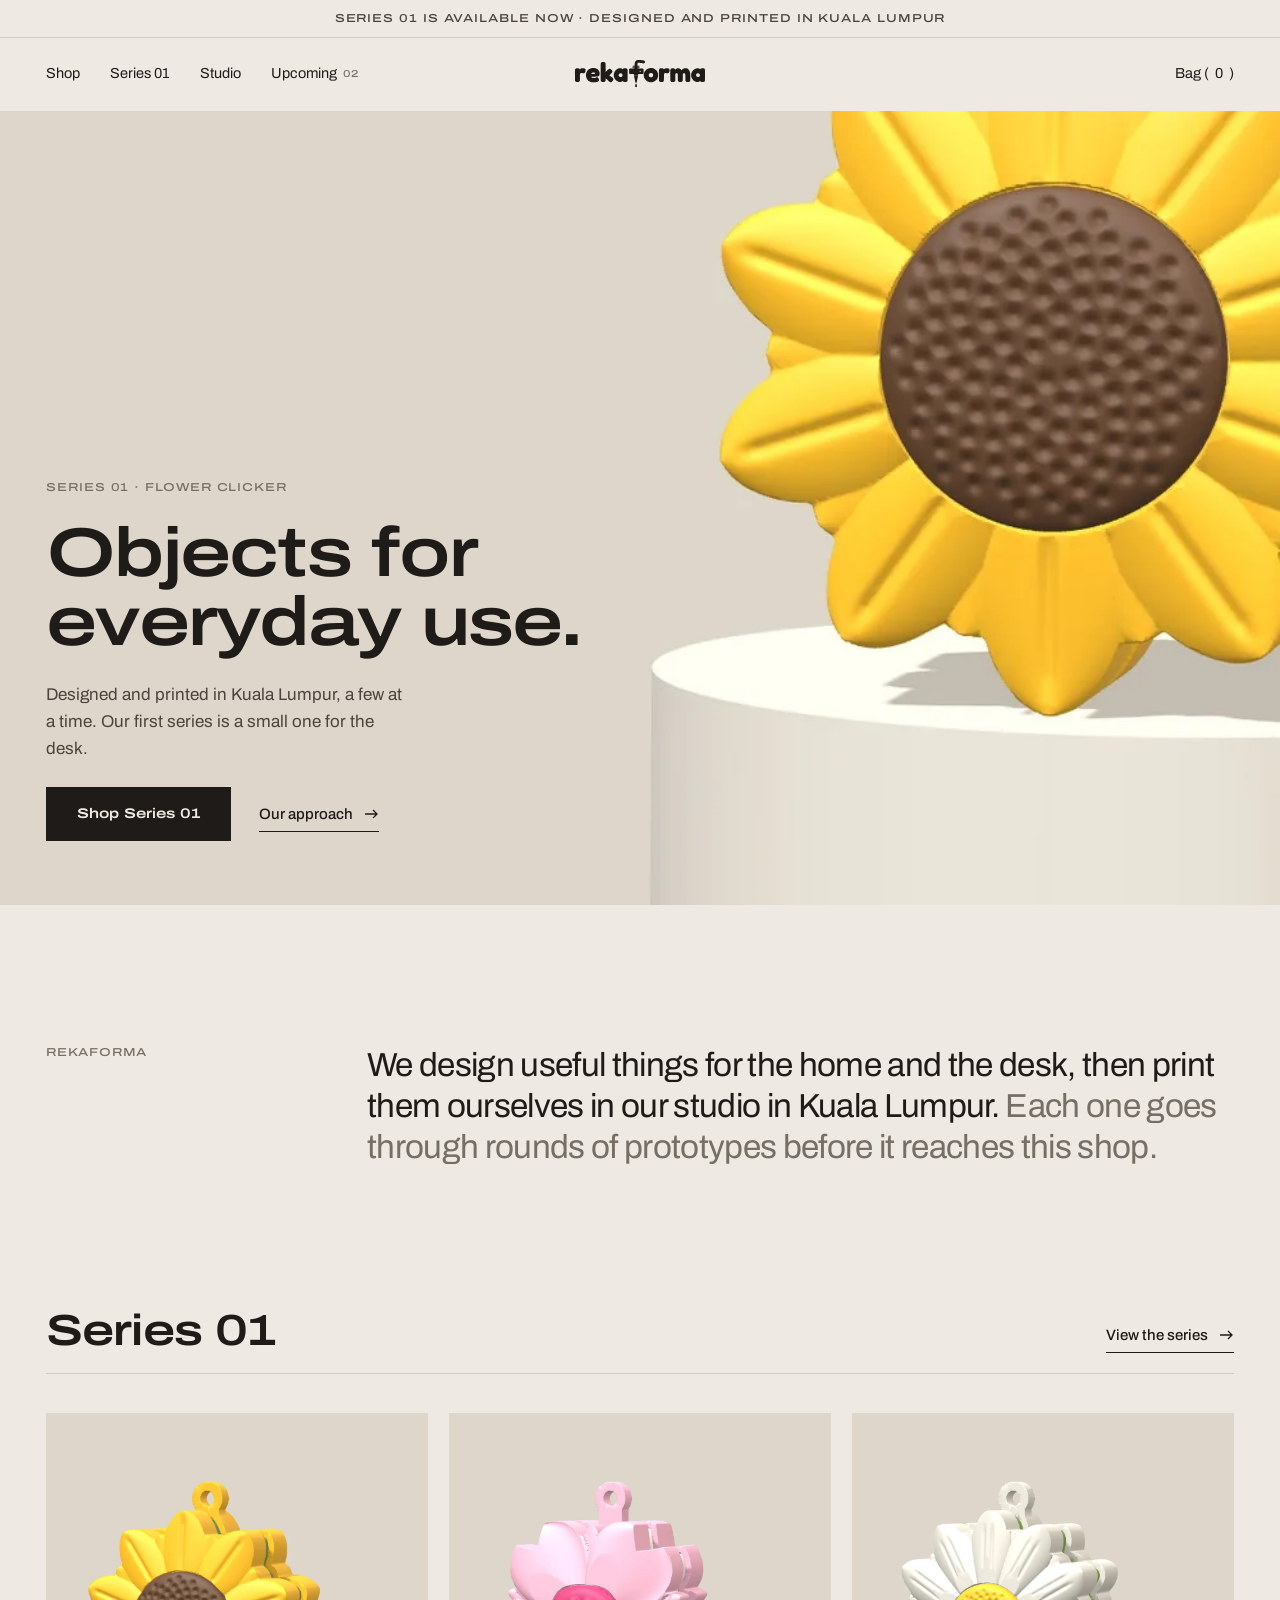
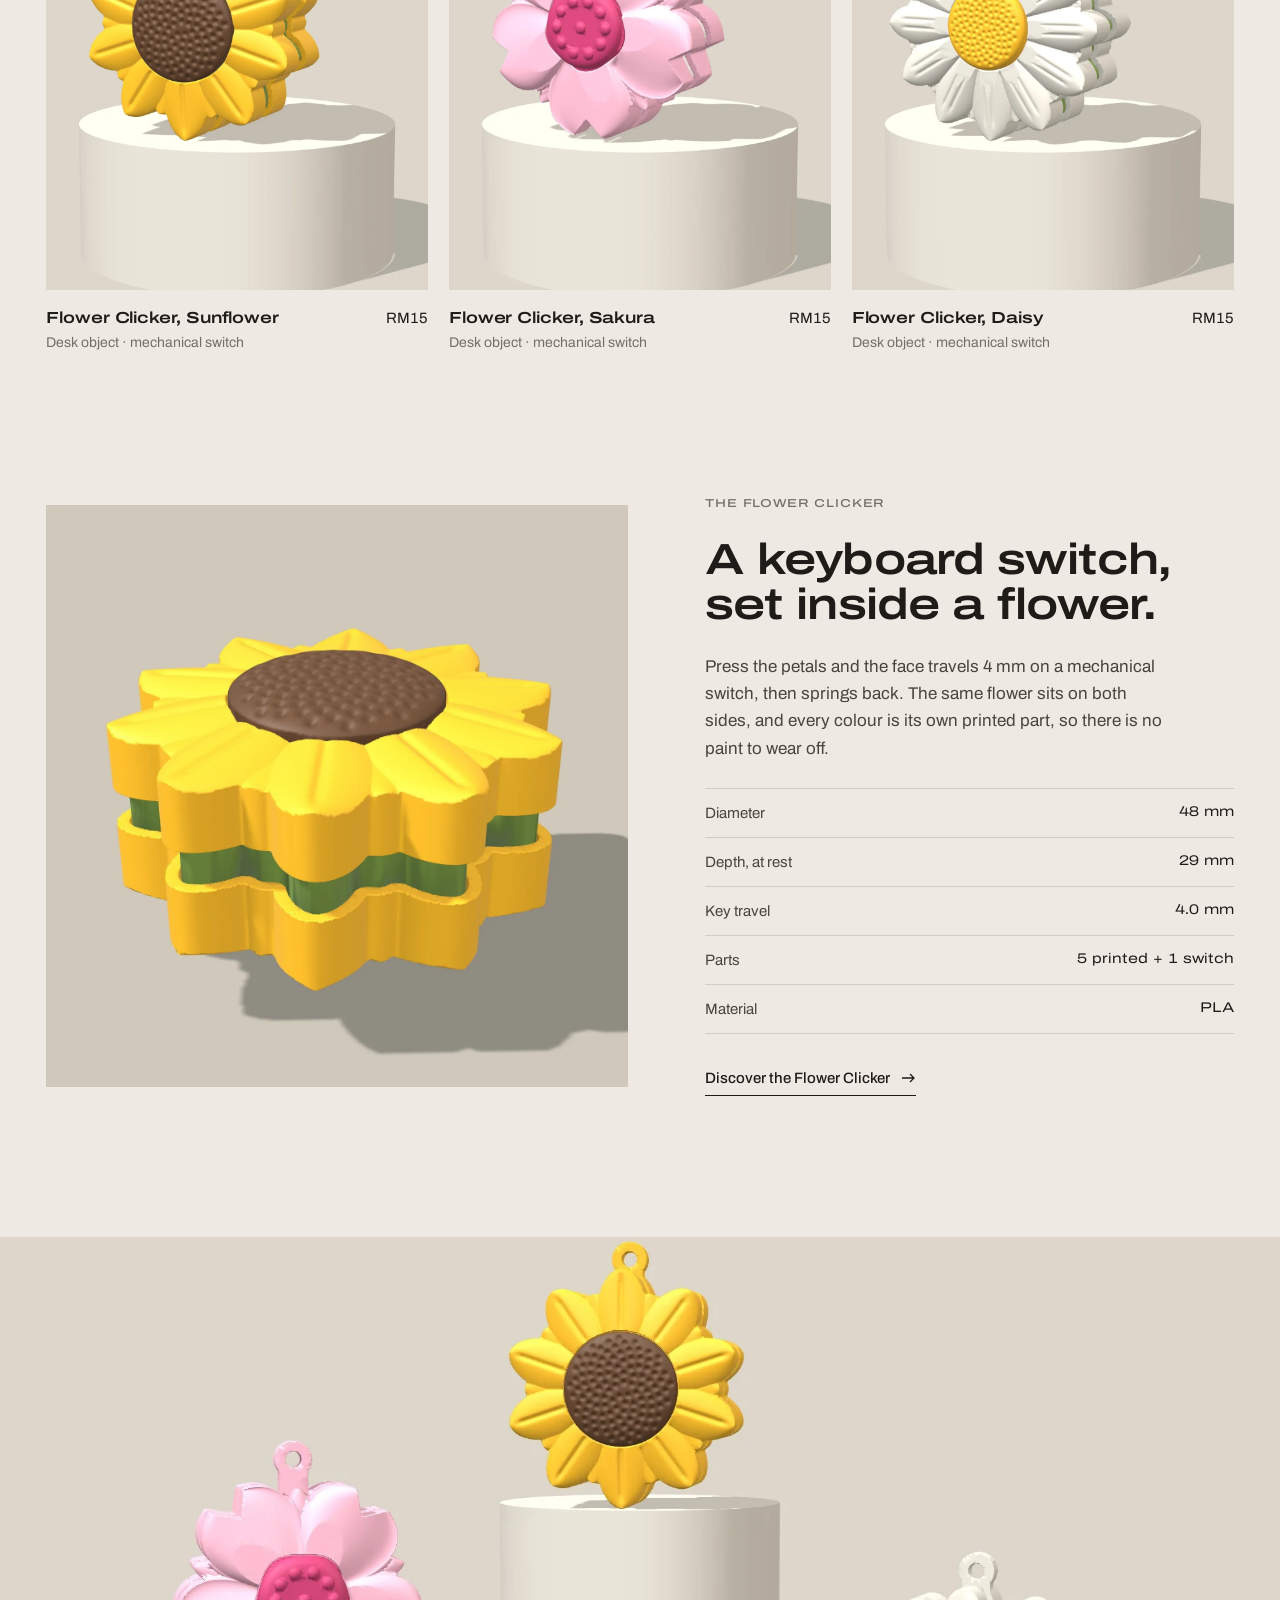
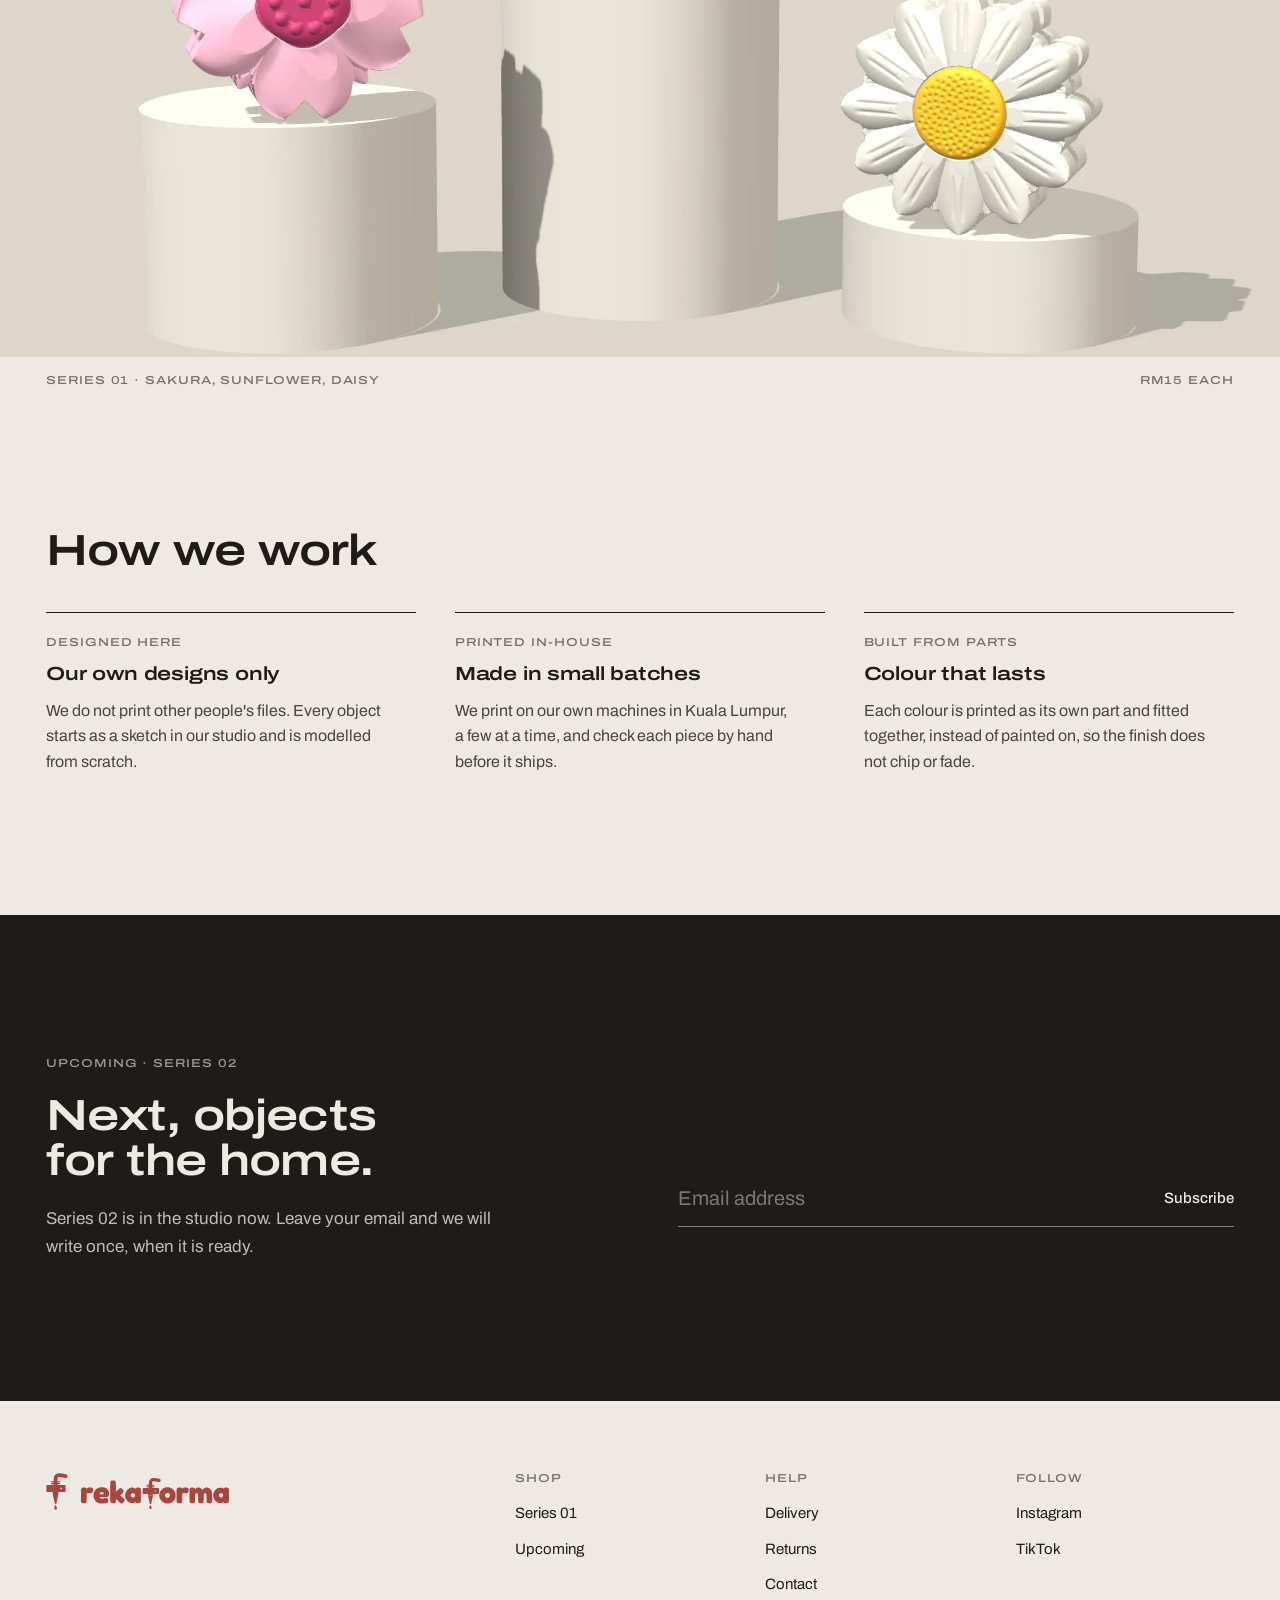
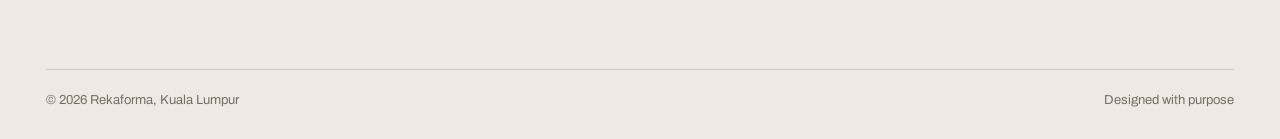
==== index.html @ 189ed54d "Switch typography to Archivo: expanded width for titles and labels, normal width for body Co-Authore" ====
<!doctype html>
<html lang="en">
<head>
<meta charset="utf-8">
<meta name="viewport" content="width=device-width, initial-scale=1, viewport-fit=cover">
<title>Rekaforma · Objects designed in Kuala Lumpur</title>
<meta name="description" content="Rekaforma designs useful objects for the home and desk, and prints them in-house in Kuala Lumpur. Series 01: the Flower Clicker.">
<meta name="theme-color" content="#eeeae3">
<link rel="preconnect" href="https://fonts.googleapis.com">
<link rel="preconnect" href="https://fonts.gstatic.com" crossorigin>
<link href="https://fonts.googleapis.com/css2?family=Archivo:wdth,wght@62..125,300..700&display=swap" rel="stylesheet">
<link rel="stylesheet" href="assets/css/site.css">
<link rel="icon" href="assets/img/favicon.svg" type="image/svg+xml">
</head>
<body>

<div class="announce">Series 01 is available now · Designed and printed in Kuala Lumpur</div>

<header class="header">
  <div class="wrap">
    <button class="text-btn menu-btn" type="button" aria-expanded="false">Menu</button>
    <nav class="nav" aria-label="Main">
      <a href="product.html">Shop</a>
      <a href="#series-01">Series 01</a>
      <a href="#approach">Studio</a>
      <a href="#next">Upcoming<span class="soon">02</span></a>
    </nav>
    <a class="brand" href="index.html" aria-label="Rekaforma home"><span class="logo" aria-hidden="true"></span></a>
    <div class="tools">
      <button class="text-btn" type="button" data-open-bag>Bag (<span class="bag-count">0</span>)</button>
    </div>
  </div>
</header>

<main>
  <section class="hero">
    <picture>
      <source media="(max-width: 760px)" srcset="assets/img/studio/hero_portrait.webp">
      <img src="assets/img/studio/hero.webp" alt="The Sunflower Clicker standing on a stone plinth" width="2400" height="1400">
    </picture>
    <div class="copy wrap">
      <span class="label">Series 01 · Flower Clicker</span>
      <h1 class="display">Objects for everyday use.</h1>
      <p class="body">Designed and printed in Kuala Lumpur, a few at a time. Our first series is a small one for the desk.</p>
      <div class="actions">
        <a class="btn" href="product.html">Shop Series 01</a>
        <a class="link" href="#approach">Our approach
          <svg viewBox="0 0 16 16" fill="none" stroke="currentColor" stroke-width="1.3" aria-hidden="true"><path d="M2 8h12M10 4l4 4-4 4"/></svg></a>
      </div>
    </div>
  </section>

  <section class="section">
    <div class="wrap intro">
      <span class="label">Rekaforma</span>
      <p class="statement">We design useful things for the home and the desk, then print them ourselves in our studio in Kuala Lumpur. <em>Each one goes through rounds of prototypes before it reaches this shop.</em></p>
    </div>
  </section>

  <section id="series-01" style="padding-bottom:clamp(80px,11vw,160px)">
    <div class="wrap">
      <div class="rule-head">
        <h2 class="h2">Series 01</h2>
        <a class="link" href="product.html">View the series
          <svg viewBox="0 0 16 16" fill="none" stroke="currentColor" stroke-width="1.3" aria-hidden="true"><path d="M2 8h12M10 4l4 4-4 4"/></svg></a>
      </div>
      <div class="grid-3">
        <article class="card">
          <a class="media" href="product.html#sun" tabindex="-1" aria-hidden="true">
            <img class="main" src="assets/img/studio/card_sun.webp" alt="" loading="lazy" width="1200" height="1500">
            <img class="alt" src="assets/img/flower/sun_top.webp" alt="" loading="lazy" width="1200" height="1200">
          </a>
          <div>
            <div class="row"><h3><a href="product.html#sun">Flower Clicker, Sunflower</a></h3><span class="price">RM15</span></div>
            <p>Desk object · mechanical switch</p>
          </div>
        </article>
        <article class="card">
          <a class="media" href="product.html#sak" tabindex="-1" aria-hidden="true">
            <img class="main" src="assets/img/studio/card_sak.webp" alt="" loading="lazy" width="1200" height="1500">
            <img class="alt" src="assets/img/flower/sak_top.webp" alt="" loading="lazy" width="1200" height="1200">
          </a>
          <div>
            <div class="row"><h3><a href="product.html#sak">Flower Clicker, Sakura</a></h3><span class="price">RM15</span></div>
            <p>Desk object · mechanical switch</p>
          </div>
        </article>
        <article class="card">
          <a class="media" href="product.html#dai" tabindex="-1" aria-hidden="true">
            <img class="main" src="assets/img/studio/card_dai.webp" alt="" loading="lazy" width="1200" height="1500">
            <img class="alt" src="assets/img/flower/dai_top.webp" alt="" loading="lazy" width="1200" height="1200">
          </a>
          <div>
            <div class="row"><h3><a href="product.html#dai">Flower Clicker, Daisy</a></h3><span class="price">RM15</span></div>
            <p>Desk object · mechanical switch</p>
          </div>
        </article>
      </div>
    </div>
  </section>

  <section style="padding-bottom:clamp(80px,11vw,160px)">
    <div class="wrap split">
      <figure id="detailFig">
        <img src="assets/img/studio/detail.webp" alt="Close-up of the Sunflower Clicker: textured seed head, sculpted petals and the green band between the two faces" loading="lazy" width="1400" height="1400">
        <img src="assets/img/studio/detail_dai.webp" alt="" loading="lazy" width="1400" height="1400">
      </figure>
      <div class="copy">
        <span class="label">The Flower Clicker</span>
        <h2 class="h2">A keyboard switch, set inside a flower.</h2>
        <p class="body">Press the petals and the face travels 4 mm on a mechanical switch, then springs back. The same flower sits on both sides, and every colour is its own printed part, so there is no paint to wear off.</p>
        <dl class="spec">
          <dt>Diameter</dt><dd>48 mm</dd>
          <dt>Depth, at rest</dt><dd>29 mm</dd>
          <dt>Key travel</dt><dd>4.0 mm</dd>
          <dt>Parts</dt><dd>5 printed + 1 switch</dd>
          <dt>Material</dt><dd>PLA</dd>
        </dl>
        <a class="link" href="product.html" style="justify-self:start">Discover the Flower Clicker
          <svg viewBox="0 0 16 16" fill="none" stroke="currentColor" stroke-width="1.3" aria-hidden="true"><path d="M2 8h12M10 4l4 4-4 4"/></svg></a>
      </div>
    </div>
  </section>

  <section class="plate">
    <img src="assets/img/studio/trio.webp" alt="Sakura, Sunflower and Daisy Clickers on three stone plinths of different heights" loading="lazy" width="2000" height="1250">
  </section>
  <div class="wrap caption">
    <span class="label">Series 01 · Sakura, Sunflower, Daisy</span>
    <span class="label">RM15 each</span>
  </div>

  <section class="section" id="approach">
    <div class="wrap">
      <div class="rule-head" style="border:0;padding:0"><h2 class="h2">How we work</h2></div>
      <div class="cols">
        <div>
          <span class="label">Designed here</span>
          <h3>Our own designs only</h3>
          <p>We do not print other people's files. Every object starts as a sketch in our studio and is modelled from scratch.</p>
        </div>
        <div>
          <span class="label">Printed in-house</span>
          <h3>Made in small batches</h3>
          <p>We print on our own machines in Kuala Lumpur, a few at a time, and check each piece by hand before it ships.</p>
        </div>
        <div>
          <span class="label">Built from parts</span>
          <h3>Colour that lasts</h3>
          <p>Each colour is printed as its own part and fitted together, instead of painted on, so the finish does not chip or fade.</p>
        </div>
      </div>
    </div>
  </section>

  <section class="dark section" id="next">
    <div class="wrap news">
      <div style="display:grid;gap:22px">
        <span class="label">Upcoming · Series 02</span>
        <h2 class="h2">Next, objects for the home.</h2>
        <p class="body">Series 02 is in the studio now. Leave your email and we will write once, when it is ready.</p>
      </div>
      <div>
        <form class="form" data-waitlist novalidate>
          <label class="sr" for="wl">Email address</label>
          <input id="wl" type="email" placeholder="Email address" autocomplete="email" required>
          <button type="submit">Subscribe</button>
        </form>
        <p class="form-note" aria-live="polite"></p>
      </div>
    </div>
  </section>
</main>

<footer class="footer">
  <div class="wrap">
    <div class="top">
      <div class="sig" aria-label="Rekaforma"><span class="logo-mark" aria-hidden="true"></span><span class="logo" aria-hidden="true"></span></div>
      <div><h4>Shop</h4><ul><li><a href="product.html">Series 01</a></li><li><a href="#next">Upcoming</a></li></ul></div>
      <div><h4>Help</h4><ul><li><a href="#">Delivery</a></li><li><a href="#">Returns</a></li><li><a href="#">Contact</a></li></ul></div>
      <div><h4>Follow</h4><ul><li><a href="#">Instagram</a></li><li><a href="#">TikTok</a></li></ul></div>
    </div>
    <div class="bottom"><span>© <span data-year>2026</span> Rekaforma, Kuala Lumpur</span><span>Designed with purpose</span></div>
  </div>
</footer>

<script src="assets/js/site.js"></script>
<script>
  (function () {
    var fig = document.getElementById('detailFig');
    if (!RF.still) setInterval(function () { fig.classList.toggle('alt'); }, 4200);
  })();
</script>
</body>
</html>
---- assets/css/site.css ----
/* Rekaforma storefront, draft 3: premium home-goods direction.
   Layout: gallery-like. Full-bleed studio imagery on a stone backdrop, generous
   whitespace, hairline rules, square edges. Type does the work; colour stays
   neutral so the objects carry it. The logo's brick red is used sparingly, as a signature. */

:root {
  --bone: #eeeae3;        /* page */
  --stone: #dcd6cb;       /* image backdrop, matches the renders exactly */
  --stone-2: #cfc8bb;     /* close-up backdrop */
  --paper: #f7f5f1;       /* panels, inputs */
  --ink: #1e1b18;
  --ink-2: #4a443d;
  --muted: #776f65;
  --line: rgba(30, 27, 24, .14);
  --brick: #a8453c;       /* brand signature, used sparingly */

  /* one family, two widths: Archivo Expanded for titles and labels, Archivo for reading */
  --sans: "Archivo", "Helvetica Neue", Arial, sans-serif;
  --mono: "Archivo", "Helvetica Neue", Arial, sans-serif;
  --wide: 125%;

  --gutter: clamp(16px, 3.6vw, 56px);
  --max: 1440px;
  --ease: cubic-bezier(.2, .7, .2, 1);
  color-scheme: light;
}

*, *::before, *::after { box-sizing: border-box; }
html { -webkit-text-size-adjust: 100%; scroll-behavior: smooth; }
body {
  margin: 0; background: var(--bone); color: var(--ink);
  font: 400 16px/1.6 var(--sans); -webkit-font-smoothing: antialiased; overflow-x: hidden;
}
img { display: block; max-width: 100%; height: auto; }
a { color: inherit; }
button, input, select, textarea { font: inherit; color: inherit; }
:focus-visible { outline: 1.5px solid var(--ink); outline-offset: 3px; }
.wrap {
  max-width: var(--max); margin: 0 auto;
  padding-left: max(var(--gutter), env(safe-area-inset-left, 0px));
  padding-right: max(var(--gutter), env(safe-area-inset-right, 0px));
}
.sr { position: absolute; width: 1px; height: 1px; overflow: hidden; clip: rect(0 0 0 0); white-space: nowrap; }

/* logo as a mask so it takes any colour */
.logo {
  display: inline-block; background: currentColor; aspect-ratio: 918 / 202;
  -webkit-mask: url(../img/logo-wordmark.svg) no-repeat center / contain; mask: url(../img/logo-wordmark.svg) no-repeat center / contain;
}
.logo-mark {
  display: inline-block; background: currentColor; aspect-ratio: 401 / 678;
  -webkit-mask: url(../img/logo-mark.svg) no-repeat center / contain; mask: url(../img/logo-mark.svg) no-repeat center / contain;
}

/* type */
.label { font: 500 11.5px/1.3 var(--mono); font-stretch: var(--wide); letter-spacing: .08em; text-transform: uppercase; color: var(--muted); }
.display { font: 600 clamp(38px, 5.4vw, 84px)/1 var(--sans); font-stretch: var(--wide); letter-spacing: -.025em; margin: 0; text-wrap: balance; }
.h2 { font: 600 clamp(28px, 3.4vw, 52px)/1.04 var(--sans); font-stretch: var(--wide); letter-spacing: -.02em; margin: 0; text-wrap: balance; }
.statement { font: 400 clamp(24px, 2.6vw, 40px)/1.22 var(--sans); letter-spacing: -.02em; margin: 0; text-wrap: pretty; }
.statement em { font-style: normal; color: var(--muted); }
.body { color: var(--ink-2); max-width: 46ch; margin: 0; font-size: 17px; }
.small { font-size: 14px; color: var(--muted); }

/* links and buttons */
.link {
  display: inline-flex; align-items: center; gap: 10px; text-decoration: none; font-weight: 500; font-size: 15px;
  padding-block: 6px; background: linear-gradient(currentColor, currentColor) 0 100% / 100% 1px no-repeat;
  transition: background-size .35s var(--ease);
}
.link:hover { background-size: 0 1px; background-position: 100% 100%; }
.link svg { width: 16px; height: 16px; transition: transform .3s var(--ease); }
.link:hover svg { transform: translateX(3px); }
.btn {
  display: inline-flex; align-items: center; justify-content: center; gap: 10px;
  min-height: 54px; padding: 0 30px; border: 1px solid var(--ink); border-radius: 0;
  background: var(--ink); color: var(--bone); font: 600 14px/1 var(--sans); font-stretch: var(--wide); letter-spacing: .01em;
  text-decoration: none; cursor: pointer; transition: background .25s, color .25s;
}
.btn:hover { background: transparent; color: var(--ink); }
.btn.ghost { background: transparent; color: var(--ink); }
.btn.ghost:hover { background: var(--ink); color: var(--bone); }
.btn.block { width: 100%; }
.btn[disabled] { opacity: .45; cursor: not-allowed; }
.btn[disabled]:hover { background: var(--ink); color: var(--bone); }

/* announcement + header */
.announce {
  border-bottom: 1px solid var(--line); font: 500 11.5px/1.3 var(--mono); font-stretch: var(--wide); letter-spacing: .08em; text-transform: uppercase;
  color: var(--ink-2); text-align: center; padding: 11px var(--gutter);
}
.header {
  position: sticky; top: env(safe-area-inset-top, 0px); z-index: 40; background: var(--bone);
  border-bottom: 1px solid transparent; transition: border-color .3s;
}
.header.scrolled { border-bottom-color: var(--line); }
.header .wrap { display: grid; grid-template-columns: 1fr auto 1fr; align-items: center; height: 72px; gap: 16px; }
.nav { display: flex; gap: 30px; }
.nav a { font-size: 14.5px; text-decoration: none; color: var(--ink); padding: 8px 0; position: relative; }
.nav a::after { content: ""; position: absolute; left: 0; right: 0; bottom: 2px; height: 1px; background: currentColor; transform: scaleX(0); transform-origin: right; transition: transform .35s var(--ease); }
.nav a:hover::after, .nav a[aria-current="page"]::after { transform: scaleX(1); transform-origin: left; }
.nav .soon { font: 500 10px/1 var(--mono); font-stretch: var(--wide); letter-spacing: .06em; color: var(--muted); margin-left: 6px; vertical-align: 1px; }
.brand { justify-self: center; color: var(--ink); display: inline-flex; padding: 8px 0; }
.brand .logo { width: 132px; }
.tools { justify-self: end; display: flex; align-items: center; gap: 24px; }
.text-btn { background: none; border: 0; padding: 10px 0; cursor: pointer; font-size: 14.5px; text-decoration: none; display: inline-flex; gap: 6px; }
.text-btn:hover { text-decoration: underline; text-underline-offset: 4px; text-decoration-thickness: 1px; }
.bag-count { font-variant-numeric: tabular-nums; }
.menu-btn { display: none; }
@media (max-width: 880px) {
  .header .wrap { height: 60px; }
  .menu-btn { display: inline-flex; justify-self: start; grid-column: 1; grid-row: 1; }
  .brand { grid-column: 2; grid-row: 1; }
  .brand .logo { width: 112px; }
  .tools { grid-column: 3; grid-row: 1; }
  .nav {
    position: fixed; inset: calc(60px + env(safe-area-inset-top, 0px)) 0 auto 0; flex-direction: column; gap: 0;
    background: var(--bone); border-bottom: 1px solid var(--line);
    padding: 8px max(var(--gutter), env(safe-area-inset-left, 0px)) 24px;
    opacity: 0; transform: translateY(-6px); pointer-events: none; transition: opacity .2s, transform .2s;
  }
  .nav.open { opacity: 1; transform: none; pointer-events: auto; }
  .nav a { font: 600 26px/1.2 var(--sans); font-stretch: var(--wide); letter-spacing: -.015em; padding: 14px 0; border-bottom: 1px solid var(--line); }
  .nav a::after { display: none; }
}

/* hero */
.hero { position: relative; background: var(--stone); }
.hero picture img { width: 100%; height: clamp(520px, 62vw, 860px); object-fit: cover; object-position: 62% 50%; }
.hero .copy {
  position: absolute; inset: 0; display: grid; align-content: end; gap: 24px;
  padding-block: 0 clamp(32px, 5vw, 72px);
}
.hero .copy > * { max-width: 13em; }
.hero .copy > .label { max-width: none; }
.hero .copy .body { max-width: 36ch; }
.hero .actions { display: flex; gap: 28px; align-items: center; flex-wrap: wrap; max-width: none; }
@media (max-width: 760px) {
  .hero picture img { height: auto; aspect-ratio: 4 / 5; }
  .hero .copy { position: static; padding-block: 28px 8px; background: var(--bone); }
}

/* sections */
.section { padding-block: clamp(80px, 11vw, 160px); }
.rule-head { display: flex; justify-content: space-between; align-items: end; gap: 16px 24px; flex-wrap: wrap; padding-bottom: 20px; border-bottom: 1px solid var(--line); margin-bottom: clamp(28px, 3vw, 44px); }
.intro { display: grid; grid-template-columns: minmax(160px, 1fr) 3fr; gap: 32px; }
@media (max-width: 760px) { .intro { grid-template-columns: 1fr; gap: 16px; } }

/* product grid */
.grid-3 { display: grid; grid-template-columns: repeat(3, 1fr); gap: clamp(12px, 1.6vw, 24px); }
.card { position: relative; display: grid; gap: 16px; align-content: start; }
.card .media { display: block; position: relative; aspect-ratio: 4 / 5; overflow: hidden; background: var(--stone); }
.card .media img { position: absolute; inset: 0; width: 100%; height: 100%; object-fit: cover; transition: opacity .6s var(--ease), transform 1.2s var(--ease); }
.card .media img.alt { object-fit: contain; padding: 14%; opacity: 0; }
.card:hover .media img.main { transform: scale(1.03); opacity: 0; }
.card:hover .media img.alt { opacity: 1; }
.card .row { display: flex; justify-content: space-between; align-items: baseline; gap: 12px; }
.card h3 { margin: 0; font: 600 16px/1.3 var(--sans); font-stretch: var(--wide); letter-spacing: -.005em; }
.card h3 a { text-decoration: none; }
.card h3 a::after { content: ""; position: absolute; inset: 0; }
.card .price { font-size: 15px; font-variant-numeric: tabular-nums; }
.card p { margin: 2px 0 0; color: var(--muted); font-size: 14px; }
@media (max-width: 880px) {
  .grid-3 { grid-template-columns: none; grid-auto-flow: column; grid-auto-columns: 76%; overflow-x: auto; scroll-snap-type: x mandatory;
    margin-inline: calc(var(--gutter) * -1); padding-inline: var(--gutter); padding-bottom: 6px; scrollbar-width: none; }
  .grid-3 > * { scroll-snap-align: start; }
}

/* feature split */
.split { display: grid; grid-template-columns: 1.1fr 1fr; gap: clamp(28px, 6vw, 112px); align-items: center; }
.split figure { margin: 0; background: var(--stone-2); aspect-ratio: 1; position: relative; overflow: hidden; }
.split figure img { width: 100%; height: 100%; object-fit: cover; transition: opacity .9s var(--ease); }
.split figure img + img { position: absolute; inset: 0; opacity: 0; }
.split figure.alt img + img { opacity: 1; }
.split .copy { display: grid; gap: 26px; align-content: center; }
.spec { display: grid; grid-template-columns: 1fr auto; margin: 0; border-top: 1px solid var(--line); }
.spec dt, .spec dd { margin: 0; padding: 12px 0; border-bottom: 1px solid var(--line); }
.spec dt { font-size: 15px; color: var(--ink-2); }
.spec dd { font: 400 14px/1.6 var(--mono); font-stretch: var(--wide); text-align: right; font-variant-numeric: tabular-nums; }
@media (max-width: 880px) { .split { grid-template-columns: 1fr; } }

/* full-bleed plate */
.plate { background: var(--stone); }
.plate img { width: 100%; aspect-ratio: 16 / 9; object-fit: cover; }
.caption { display: flex; justify-content: space-between; gap: 16px; flex-wrap: wrap; padding-block: 16px 0; }
@media (max-width: 640px) { .plate img { aspect-ratio: 4 / 3; } }

/* principles */
.cols { display: grid; grid-template-columns: repeat(3, 1fr); gap: clamp(24px, 3vw, 48px); }
.cols > div { border-top: 1px solid var(--ink); padding-top: 22px; display: grid; gap: 12px; align-content: start; }
.cols h3 { margin: 0; font: 600 19px/1.25 var(--sans); font-stretch: var(--wide); letter-spacing: -.01em; }
.cols p { margin: 0; color: var(--ink-2); font-size: 16px; max-width: 38ch; }
@media (max-width: 800px) { .cols { grid-template-columns: 1fr; } }

/* dark band: newsletter */
.dark { background: var(--ink); color: var(--bone); }
.dark .label { color: rgba(238, 234, 227, .62); }
.dark .body { color: rgba(238, 234, 227, .78); }
.news { display: grid; grid-template-columns: 1fr 1fr; gap: clamp(28px, 6vw, 96px); align-items: end; }
.form { display: flex; border-bottom: 1px solid rgba(238, 234, 227, .5); }
.form input { flex: 1; min-width: 0; min-height: 56px; background: transparent; border: 0; color: var(--bone); font: 400 20px var(--sans); padding: 0; }
.form input::placeholder { color: rgba(238, 234, 227, .45); }
.form input:focus { outline: none; }
.form:focus-within { border-bottom-color: var(--bone); }
.form button { background: none; border: 0; color: var(--bone); cursor: pointer; font: 500 15px var(--sans); padding: 0 0 0 16px; min-height: 44px; }
.form-note { font-size: 14px; min-height: 1.5em; margin: 12px 0 0; color: rgba(238, 234, 227, .75); }
@media (max-width: 800px) { .news { grid-template-columns: 1fr; } }

/* footer */
.footer { padding-block: 72px 28px; }
.footer .top { display: grid; grid-template-columns: 2fr repeat(3, 1fr); gap: 32px; }
.footer h4 { margin: 0 0 16px; font: 500 11.5px/1 var(--mono); font-stretch: var(--wide); letter-spacing: .08em; text-transform: uppercase; color: var(--muted); }
.footer ul { list-style: none; margin: 0; padding: 0; display: grid; gap: 10px; }
.footer a { text-decoration: none; font-size: 15px; }
.footer a:hover { text-decoration: underline; text-underline-offset: 4px; }
.footer .sig { align-self: start; display: flex; align-items: flex-end; gap: 12px; color: var(--brick); }
.footer .sig .logo-mark { width: 22px; }
.footer .sig .logo { width: 150px; }
.footer .bottom { display: flex; justify-content: space-between; gap: 16px; flex-wrap: wrap; margin-top: 72px; padding-top: 20px; border-top: 1px solid var(--line); font-size: 13px; color: var(--muted); }
@media (max-width: 760px) { .footer .top { grid-template-columns: 1fr 1fr; } .footer .top > :first-child { grid-column: 1 / -1; } }

/* bag drawer */
.scrim { position: fixed; inset: 0; z-index: 70; background: rgba(30, 27, 24, .32); opacity: 0; pointer-events: none; transition: opacity .3s; }
.scrim.on { opacity: 1; pointer-events: auto; }
.drawer {
  position: fixed; top: 0; right: 0; bottom: 0; z-index: 71; width: min(460px, 100vw); background: var(--bone);
  display: grid; grid-template-rows: auto 1fr auto; transform: translateX(100%); transition: transform .45s var(--ease);
  padding-top: env(safe-area-inset-top, 0px); padding-bottom: env(safe-area-inset-bottom, 0px); padding-right: env(safe-area-inset-right, 0px);
}
.drawer.on { transform: none; }
.drawer-head { display: flex; justify-content: space-between; align-items: center; padding: 0 24px; height: 72px; border-bottom: 1px solid var(--line); }
.drawer-head h2 { margin: 0; font: 600 18px/1 var(--sans); font-stretch: var(--wide); }
.drawer-body { overflow-y: auto; padding: 0 24px; display: grid; align-content: start; }
.drawer-foot { border-top: 1px solid var(--line); padding: 20px 24px 24px; display: grid; gap: 14px; }
.line { display: grid; grid-template-columns: 84px 1fr auto; gap: 16px; align-items: start; padding: 20px 0; border-bottom: 1px solid var(--line); }
.line img { width: 84px; height: 105px; object-fit: contain; background: var(--stone); padding: 8px; }
.line h3 { margin: 0; font: 600 14.5px/1.3 var(--sans); font-stretch: var(--wide); }
.line .unit { font-size: 13px; color: var(--muted); margin-top: 2px; }
.line .end { display: grid; justify-items: end; gap: 10px; }
.line .amt { font-size: 15px; font-variant-numeric: tabular-nums; }
.stepper { display: inline-flex; align-items: center; border: 1px solid var(--line); }
.stepper button { width: 36px; height: 36px; border: 0; background: transparent; cursor: pointer; font-size: 16px; }
.stepper button:hover { background: var(--paper); }
.stepper output { min-width: 24px; text-align: center; font: 400 13px var(--mono); font-stretch: var(--wide); }
.empty { padding: 64px 0; display: grid; gap: 18px; justify-items: start; color: var(--ink-2); }
.totals { display: grid; grid-template-columns: 1fr auto; gap: 8px; margin: 0; font-size: 15px; }
.totals dt, .totals dd { margin: 0; }
.totals dd { text-align: right; font-variant-numeric: tabular-nums; }
.totals .grand { font-size: 18px; font-weight: 500; padding-top: 10px; border-top: 1px solid var(--line); }
.pays { display: flex; gap: 14px; flex-wrap: wrap; justify-content: center; font: 500 10.5px/1 var(--mono); font-stretch: var(--wide); letter-spacing: .08em; color: var(--muted); }
.icon-btn { width: 44px; height: 44px; display: inline-grid; place-items: center; background: none; border: 0; cursor: pointer; }
.icon-btn svg { width: 20px; height: 20px; }

.toast {
  position: fixed; left: 50%; bottom: calc(24px + env(safe-area-inset-bottom, 0px)); z-index: 80; transform: translate(-50%, 16px); opacity: 0;
  background: var(--ink); color: var(--bone); padding: 14px 20px; font-size: 14px; transition: opacity .25s, transform .25s; pointer-events: none; max-width: calc(100vw - 32px);
}
.toast.on { opacity: 1; transform: translate(-50%, 0); }

/* ---------- product page ---------- */
.crumbs { font: 500 11.5px/1 var(--mono); font-stretch: var(--wide); letter-spacing: .06em; text-transform: uppercase; color: var(--muted); padding-block: 22px; display: flex; gap: 10px; flex-wrap: wrap; }
.crumbs a { text-decoration: none; }
.crumbs a:hover { color: var(--ink); }
.pdp { display: grid; grid-template-columns: minmax(0, 1.35fr) minmax(0, 1fr); gap: clamp(28px, 5vw, 96px); align-items: start; padding-bottom: 40px; }
.gallery { display: grid; gap: 10px; }
.viewer { position: relative; aspect-ratio: 1; background: var(--stone); overflow: hidden; touch-action: pan-y; cursor: grab; user-select: none; -webkit-user-select: none; }
.viewer:active { cursor: grabbing; }
.viewer img { position: absolute; inset: 6%; width: 88%; height: 88%; object-fit: contain; pointer-events: none; }
.viewer img.cover { inset: 0; width: 100%; height: 100%; object-fit: cover; }
.viewer .hint { position: absolute; left: 20px; bottom: 18px; font: 500 11px/1 var(--mono); font-stretch: var(--wide); letter-spacing: .08em; text-transform: uppercase; color: var(--ink-2); display: flex; gap: 8px; align-items: center; transition: opacity .4s; }
.viewer .hint svg { width: 16px; height: 16px; }
.viewer.used .hint, .viewer.still .hint { opacity: 0; }
.viewer .loading { position: absolute; top: 18px; right: 20px; font: 500 11px/1 var(--mono); font-stretch: var(--wide); letter-spacing: .06em; text-transform: uppercase; color: var(--muted); }
.thumbs { display: grid; grid-template-columns: repeat(6, 1fr); gap: 10px; }
.thumbs button { aspect-ratio: 1; border: 0; background: var(--stone); padding: 0; cursor: pointer; position: relative; }
.thumbs button::after { content: ""; position: absolute; inset: 0; box-shadow: inset 0 0 0 1px transparent; transition: box-shadow .2s; }
.thumbs button[aria-pressed="true"]::after { box-shadow: inset 0 0 0 1.5px var(--ink); }
.thumbs img { width: 100%; height: 100%; object-fit: contain; padding: 8%; }
.thumbs img.cover { object-fit: cover; padding: 0; }
.thumbs .t360 { font: 500 12px/1 var(--mono); font-stretch: var(--wide); letter-spacing: .04em; }

.buy { display: grid; gap: 28px; position: sticky; top: calc(96px + env(safe-area-inset-top, 0px)); }
.buy h1 { font: 600 clamp(32px, 3.4vw, 50px)/1.02 var(--sans); font-stretch: var(--wide); letter-spacing: -.02em; margin: 10px 0 0; }
.buy .price { font-size: 20px; font-variant-numeric: tabular-nums; }
.opt { display: grid; gap: 14px; }
.opt-label { display: flex; justify-content: space-between; font-size: 14px; }
.opt-label span { color: var(--muted); }
.variants { display: flex; gap: 10px; flex-wrap: wrap; }
.variants button { display: inline-flex; align-items: center; gap: 10px; min-height: 46px; padding: 0 16px 0 12px; cursor: pointer; border: 1px solid var(--line); background: transparent; font-size: 14.5px; }
.variants button i { width: 16px; height: 16px; border-radius: 50%; box-shadow: inset 0 0 0 1px rgba(0,0,0,.15); }
.variants button[aria-pressed="true"] { border-color: var(--ink); }
.qty-row { display: grid; grid-template-columns: auto 1fr; gap: 10px; }
.qty { display: inline-flex; align-items: center; border: 1px solid var(--ink); }
.qty button { width: 46px; height: 52px; border: 0; background: transparent; cursor: pointer; font-size: 18px; }
.qty output { min-width: 26px; text-align: center; font: 400 14px var(--mono); font-stretch: var(--wide); }
.hear { display: flex; align-items: center; gap: 16px; padding: 16px 18px; background: var(--paper); }
.hear p { margin: 0; font-size: 14px; color: var(--ink-2); flex: 1; }
.hear button {
  flex: none; width: 56px; height: 56px; border-radius: 50%; border: 1px solid var(--ink); background: var(--bone); cursor: pointer;
  box-shadow: 0 4px 0 var(--ink); transition: transform .06s, box-shadow .06s; touch-action: manipulation; user-select: none; -webkit-user-select: none;
  font: 500 10px/1 var(--mono); font-stretch: var(--wide); letter-spacing: .06em;
}
.hear button.down { transform: translateY(4px); box-shadow: 0 0 0 var(--ink); }
.acc { border-top: 1px solid var(--line); }
.acc details { border-bottom: 1px solid var(--line); }
.acc summary { list-style: none; cursor: pointer; padding: 18px 0; display: flex; justify-content: space-between; align-items: center; font-size: 15px; }
.acc summary::-webkit-details-marker { display: none; }
.acc summary::after { content: ""; width: 11px; height: 11px; background: linear-gradient(var(--ink), var(--ink)) center / 100% 1px no-repeat, linear-gradient(var(--ink), var(--ink)) center / 1px 100% no-repeat; transition: transform .3s var(--ease); }
.acc details[open] summary::after { transform: rotate(45deg); }
.acc .content { padding-bottom: 20px; color: var(--ink-2); font-size: 15px; }
.acc .content p { margin: 0 0 10px; max-width: 52ch; }
@media (min-width: 881px) { #also { grid-template-columns: repeat(2, 1fr); max-width: 900px; } }
@media (max-width: 920px) { .pdp { grid-template-columns: 1fr; } .buy { position: static; } }
.sticky-buy {
  position: fixed; left: 0; right: 0; bottom: 0; z-index: 30; background: var(--bone); border-top: 1px solid var(--line);
  padding: 10px max(var(--gutter), env(safe-area-inset-right, 0px)) calc(10px + env(safe-area-inset-bottom, 0px)) max(var(--gutter), env(safe-area-inset-left, 0px));
  display: none; align-items: center; justify-content: space-between; gap: 12px; transform: translateY(110%); transition: transform .35s var(--ease);
}
.sticky-buy.on { transform: none; }
@media (max-width: 920px) { .sticky-buy { display: flex; } }

/* ---------- checkout ---------- */
.checkout { display: grid; grid-template-columns: minmax(0, 1.3fr) minmax(0, 1fr); gap: clamp(28px, 5vw, 96px); align-items: start; padding-block: 40px 96px; }
.checkout h1 { font: 600 clamp(32px, 3.6vw, 50px)/1 var(--sans); font-stretch: var(--wide); letter-spacing: -.02em; margin: 0 0 32px; }
.panel { display: grid; gap: 20px; padding-bottom: 36px; }
.panel + .panel { padding-top: 32px; border-top: 1px solid var(--line); }
.panel h2 { margin: 0; font: 500 11.5px/1 var(--mono); font-stretch: var(--wide); letter-spacing: .08em; text-transform: uppercase; color: var(--muted); }
.fields { display: grid; grid-template-columns: 1fr 1fr; gap: 16px; }
.fields .full { grid-column: 1 / -1; }
.f { display: grid; gap: 6px; }
.f label { font-size: 14px; color: var(--ink-2); }
.f input, .f select, .f textarea { min-height: 52px; border: 1px solid var(--line); border-radius: 0; background: var(--paper); padding: 0 14px; font-size: 16px; width: 100%; }
.f input:focus, .f select:focus, .f textarea:focus { outline: none; border-color: var(--ink); }
.f textarea { padding: 12px 14px; min-height: 84px; resize: vertical; }
.f [aria-invalid="true"] { border-color: var(--brick); }
.f .err { font-size: 13px; color: var(--brick); }
.summary { position: sticky; top: calc(96px + env(safe-area-inset-top, 0px)); background: var(--paper); padding: clamp(20px, 2.4vw, 32px); display: grid; gap: 18px; }
.summary h2 { margin: 0; font: 500 11.5px/1 var(--mono); font-stretch: var(--wide); letter-spacing: .08em; text-transform: uppercase; color: var(--muted); }
.notice { border-left: 2px solid var(--brick); padding: 10px 14px; font-size: 14px; color: var(--ink-2); background: var(--bone); }
@media (max-width: 920px) { .checkout { grid-template-columns: 1fr; } .summary { position: static; order: -1; } .fields { grid-template-columns: 1fr; } }

.thanks { min-height: 62vh; display: grid; align-content: center; padding-block: 80px; }
.thanks .inner { display: grid; gap: 24px; max-width: 640px; justify-items: start; }

@media (prefers-reduced-motion: reduce) {
  *, *::before, *::after { transition: none !important; animation: none !important; scroll-behavior: auto !important; }
}
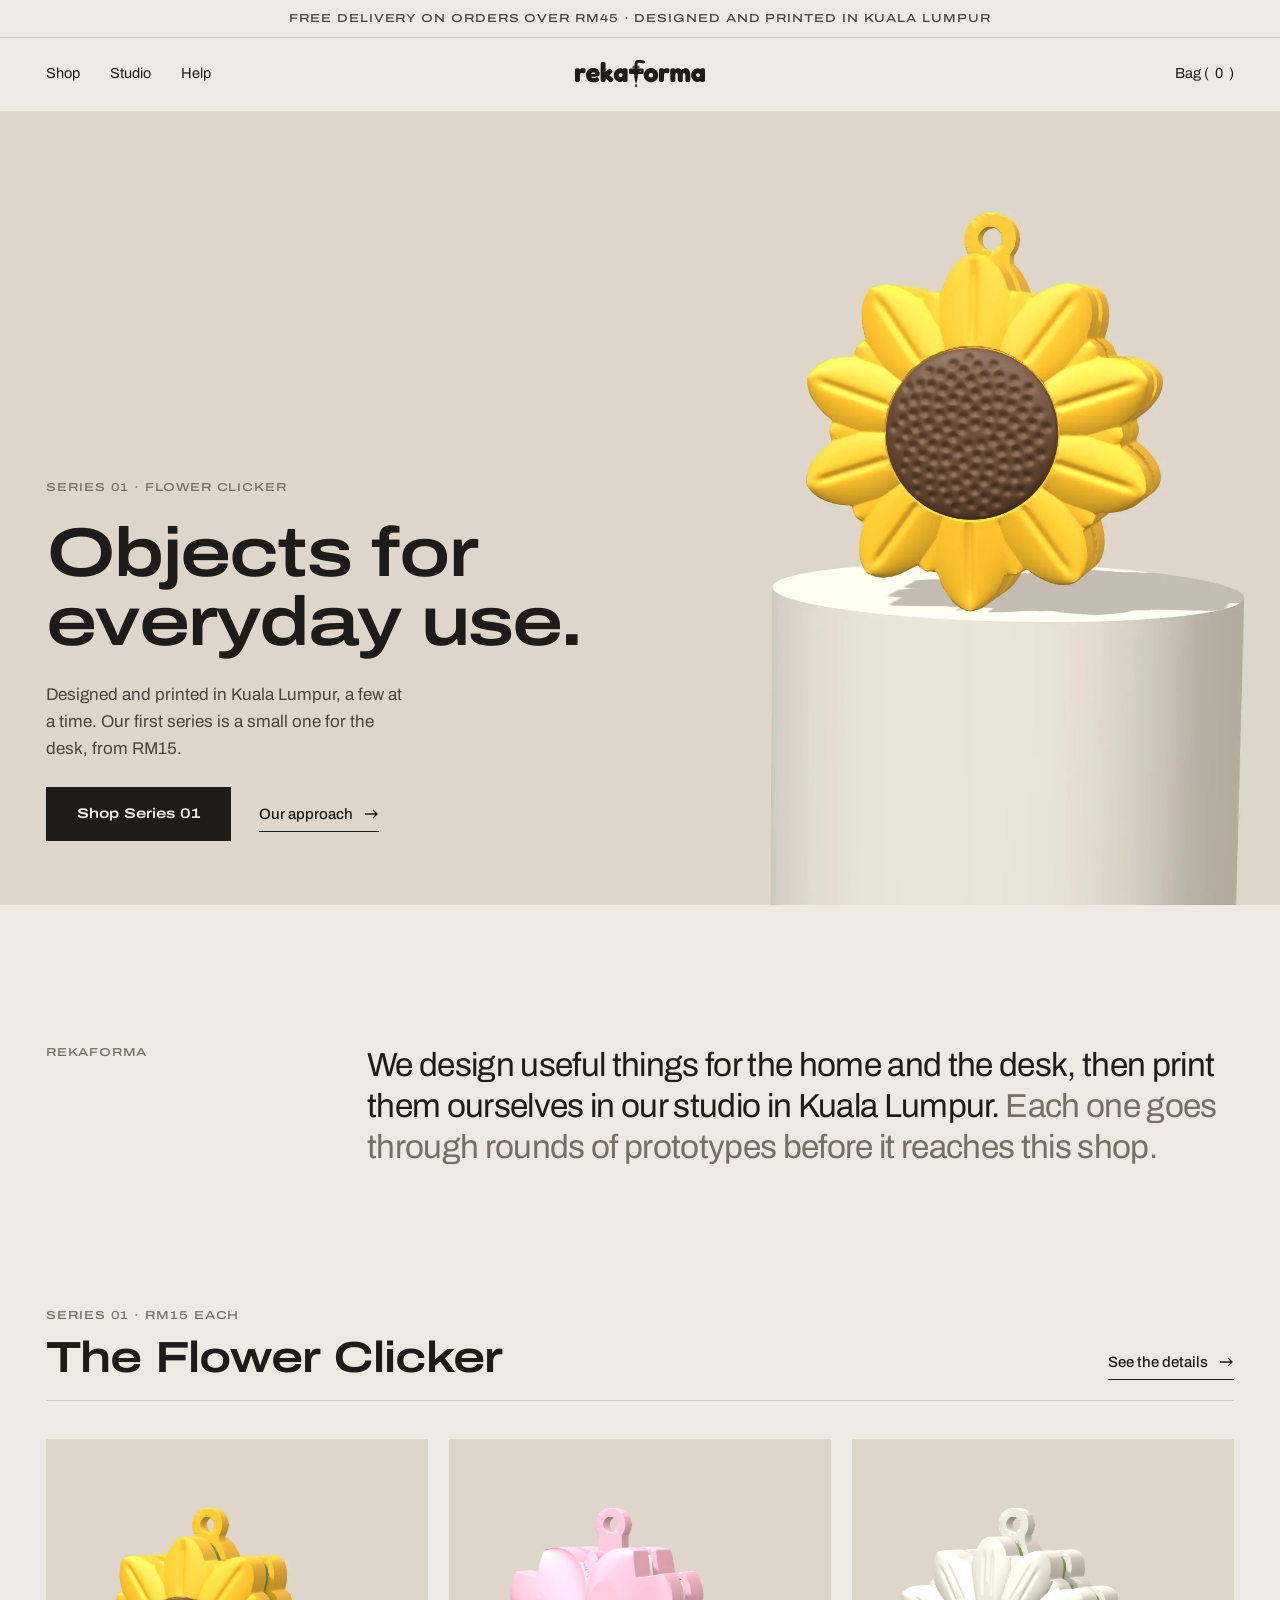
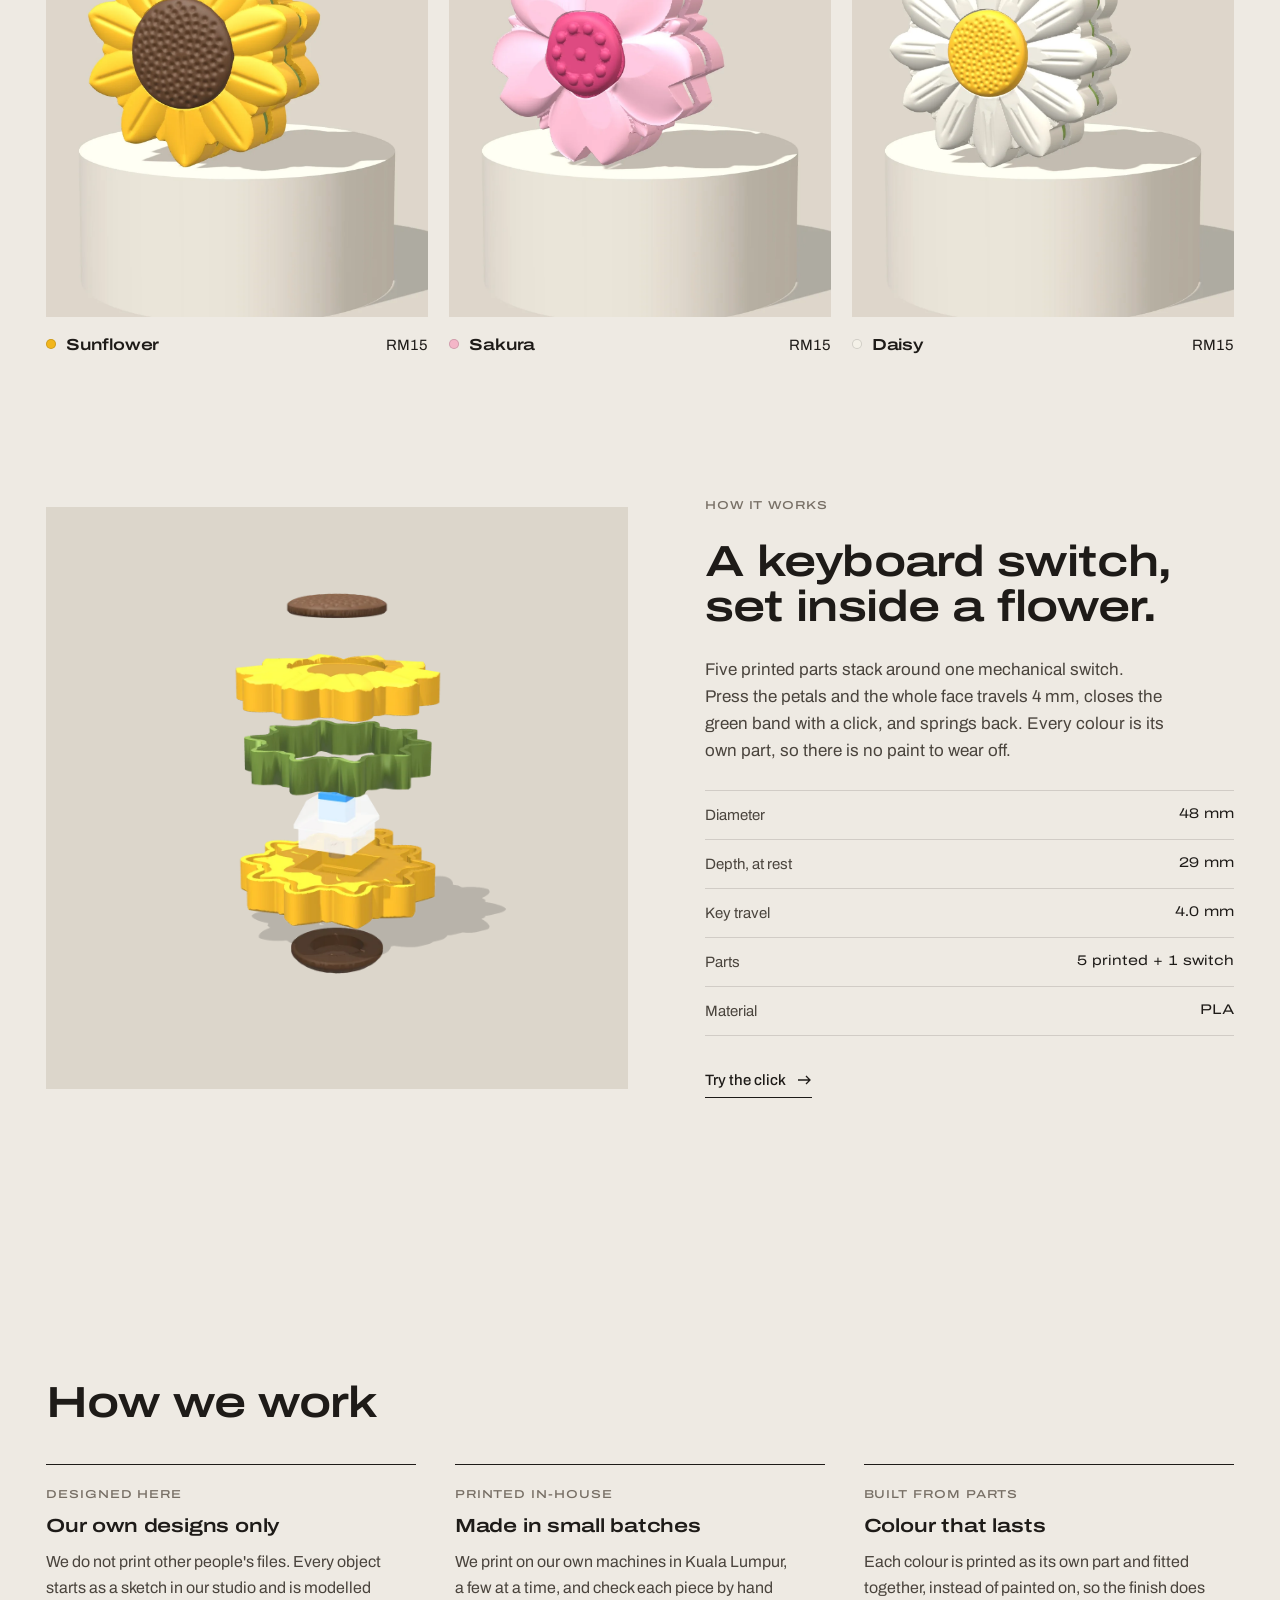
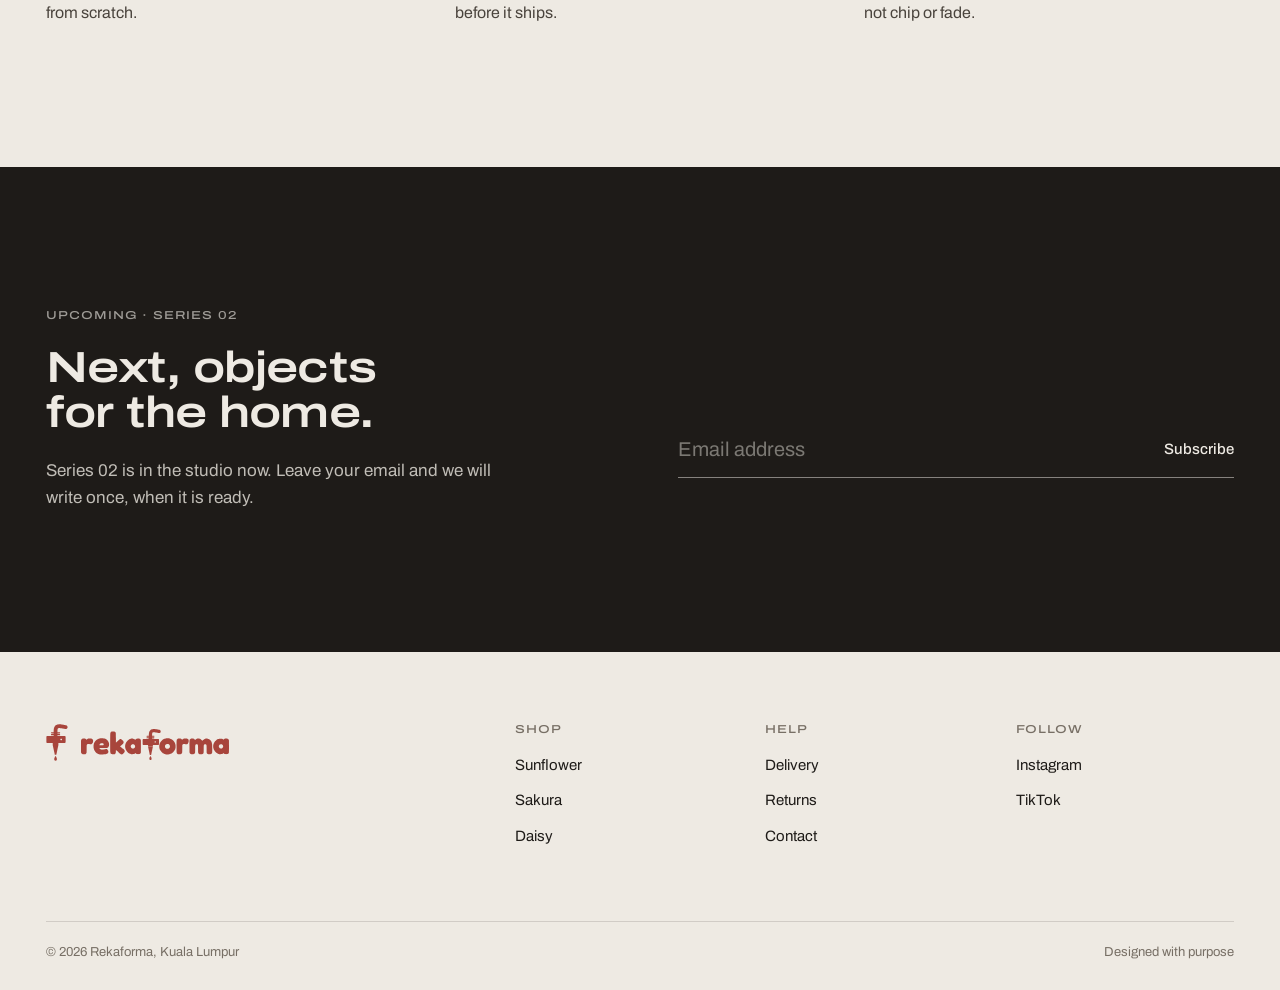
==== commit ab014f16: "UX round: press-to-click product view, size drawing, free delivery over RM45 with bag progress and s" ====
--- a/index.html
+++ b/index.html
@@ -14,16 +14,15 @@
 </head>
 <body>
 
-<div class="announce">Series 01 is available now · Designed and printed in Kuala Lumpur</div>
+<div class="announce">Free delivery on orders over RM45 · Designed and printed in Kuala Lumpur</div>
 
 <header class="header">
   <div class="wrap">
     <button class="text-btn menu-btn" type="button" aria-expanded="false">Menu</button>
     <nav class="nav" aria-label="Main">
       <a href="product.html">Shop</a>
-      <a href="#series-01">Series 01</a>
-      <a href="#approach">Studio</a>
-      <a href="#next">Upcoming<span class="soon">02</span></a>
+      <a href="index.html#approach">Studio</a>
+      <a href="help.html">Help</a>
     </nav>
     <a class="brand" href="index.html" aria-label="Rekaforma home"><span class="logo" aria-hidden="true"></span></a>
     <div class="tools">
@@ -41,7 +40,7 @@
     <div class="copy wrap">
       <span class="label">Series 01 · Flower Clicker</span>
       <h1 class="display">Objects for everyday use.</h1>
-      <p class="body">Designed and printed in Kuala Lumpur, a few at a time. Our first series is a small one for the desk.</p>
+      <p class="body">Designed and printed in Kuala Lumpur, a few at a time. Our first series is a small one for the desk, from RM15.</p>
       <div class="actions">
         <a class="btn" href="product.html">Shop Series 01</a>
         <a class="link" href="#approach">Our approach
@@ -60,8 +59,8 @@
   <section id="series-01" style="padding-bottom:clamp(80px,11vw,160px)">
     <div class="wrap">
       <div class="rule-head">
-        <h2 class="h2">Series 01</h2>
-        <a class="link" href="product.html">View the series
+        <div style="display:grid;gap:12px"><span class="label">Series 01 · RM15 each</span><h2 class="h2">The Flower Clicker</h2></div>
+        <a class="link" href="product.html">See the details
           <svg viewBox="0 0 16 16" fill="none" stroke="currentColor" stroke-width="1.3" aria-hidden="true"><path d="M2 8h12M10 4l4 4-4 4"/></svg></a>
       </div>
       <div class="grid-3">
@@ -71,8 +70,7 @@
             <img class="alt" src="assets/img/flower/sun_top.webp" alt="" loading="lazy" width="1200" height="1200">
           </a>
           <div>
-            <div class="row"><h3><a href="product.html#sun">Flower Clicker, Sunflower</a></h3><span class="price">RM15</span></div>
-            <p>Desk object · mechanical switch</p>
+            <div class="row"><h3><span class="dot" style="background:#f2b61c" aria-hidden="true"></span><a href="product.html#sun">Sunflower</a></h3><span class="price">RM15</span></div>
           </div>
         </article>
         <article class="card">
@@ -81,8 +79,7 @@
             <img class="alt" src="assets/img/flower/sak_top.webp" alt="" loading="lazy" width="1200" height="1200">
           </a>
           <div>
-            <div class="row"><h3><a href="product.html#sak">Flower Clicker, Sakura</a></h3><span class="price">RM15</span></div>
-            <p>Desk object · mechanical switch</p>
+            <div class="row"><h3><span class="dot" style="background:#f4b6c8" aria-hidden="true"></span><a href="product.html#sak">Sakura</a></h3><span class="price">RM15</span></div>
           </div>
         </article>
         <article class="card">
@@ -91,8 +88,7 @@
             <img class="alt" src="assets/img/flower/dai_top.webp" alt="" loading="lazy" width="1200" height="1200">
           </a>
           <div>
-            <div class="row"><h3><a href="product.html#dai">Flower Clicker, Daisy</a></h3><span class="price">RM15</span></div>
-            <p>Desk object · mechanical switch</p>
+            <div class="row"><h3><span class="dot" style="background:#f4f1e8" aria-hidden="true"></span><a href="product.html#dai">Daisy</a></h3><span class="price">RM15</span></div>
           </div>
         </article>
       </div>
@@ -101,14 +97,14 @@
 
   <section style="padding-bottom:clamp(80px,11vw,160px)">
     <div class="wrap split">
-      <figure id="detailFig">
-        <img src="assets/img/studio/detail.webp" alt="Close-up of the Sunflower Clicker: textured seed head, sculpted petals and the green band between the two faces" loading="lazy" width="1400" height="1400">
-        <img src="assets/img/studio/detail_dai.webp" alt="" loading="lazy" width="1400" height="1400">
+      <figure id="detailFig" class="contain" style="background:var(--stone)">
+        <img src="assets/img/flower/sun_exploded.webp" alt="The Sunflower Clicker taken apart: seed head, front petals, green band, keyboard switch, back petals and back centre" loading="lazy" width="1200" height="1200">
+        <img src="assets/img/flower/sak_exploded.webp" alt="" loading="lazy" width="1200" height="1200">
       </figure>
       <div class="copy">
-        <span class="label">The Flower Clicker</span>
+        <span class="label">How it works</span>
         <h2 class="h2">A keyboard switch, set inside a flower.</h2>
-        <p class="body">Press the petals and the face travels 4 mm on a mechanical switch, then springs back. The same flower sits on both sides, and every colour is its own printed part, so there is no paint to wear off.</p>
+        <p class="body">Five printed parts stack around one mechanical switch. Press the petals and the whole face travels 4 mm, closes the green band with a click, and springs back. Every colour is its own part, so there is no paint to wear off.</p>
         <dl class="spec">
           <dt>Diameter</dt><dd>48 mm</dd>
           <dt>Depth, at rest</dt><dd>29 mm</dd>
@@ -116,19 +112,11 @@
           <dt>Parts</dt><dd>5 printed + 1 switch</dd>
           <dt>Material</dt><dd>PLA</dd>
         </dl>
-        <a class="link" href="product.html" style="justify-self:start">Discover the Flower Clicker
+        <a class="link" href="product.html" style="justify-self:start">Try the click
           <svg viewBox="0 0 16 16" fill="none" stroke="currentColor" stroke-width="1.3" aria-hidden="true"><path d="M2 8h12M10 4l4 4-4 4"/></svg></a>
       </div>
     </div>
   </section>
-
-  <section class="plate">
-    <img src="assets/img/studio/trio.webp" alt="Sakura, Sunflower and Daisy Clickers on three stone plinths of different heights" loading="lazy" width="2000" height="1250">
-  </section>
-  <div class="wrap caption">
-    <span class="label">Series 01 · Sakura, Sunflower, Daisy</span>
-    <span class="label">RM15 each</span>
-  </div>
 
   <section class="section" id="approach">
     <div class="wrap">
@@ -176,9 +164,9 @@
   <div class="wrap">
     <div class="top">
       <div class="sig" aria-label="Rekaforma"><span class="logo-mark" aria-hidden="true"></span><span class="logo" aria-hidden="true"></span></div>
-      <div><h4>Shop</h4><ul><li><a href="product.html">Series 01</a></li><li><a href="#next">Upcoming</a></li></ul></div>
-      <div><h4>Help</h4><ul><li><a href="#">Delivery</a></li><li><a href="#">Returns</a></li><li><a href="#">Contact</a></li></ul></div>
-      <div><h4>Follow</h4><ul><li><a href="#">Instagram</a></li><li><a href="#">TikTok</a></li></ul></div>
+      <div><h4>Shop</h4><ul><li><a href="product.html#sun">Sunflower</a></li><li><a href="product.html#sak">Sakura</a></li><li><a href="product.html#dai">Daisy</a></li></ul></div>
+      <div><h4>Help</h4><ul><li><a href="help.html#delivery">Delivery</a></li><li><a href="help.html#returns">Returns</a></li><li><a href="help.html#contact">Contact</a></li></ul></div>
+      <div><h4>Follow</h4><ul><li><a href="[instagram link]">Instagram</a></li><li><a href="[tiktok link]">TikTok</a></li></ul></div>
     </div>
     <div class="bottom"><span>© <span data-year>2026</span> Rekaforma, Kuala Lumpur</span><span>Designed with purpose</span></div>
   </div>
--- a/assets/css/site.css
+++ b/assets/css/site.css
@@ -344,3 +344,62 @@
 @media (prefers-reduced-motion: reduce) {
   *, *::before, *::after { transition: none !important; animation: none !important; scroll-behavior: auto !important; }
 }
+
+/* ---------- draft 5 additions ---------- */
+/* free delivery progress in the bag */
+.progress { display: grid; gap: 10px; }
+.progress p { margin: 0; font-size: 14px; color: var(--ink-2); }
+.progress b { color: var(--ink); font-weight: 600; }
+.progress .bar { height: 2px; background: var(--line); position: relative; overflow: hidden; }
+.progress .bar i { position: absolute; inset: 0 auto 0 0; background: var(--ink); transition: width .5s var(--ease); }
+.upsell { display: grid; gap: 12px; padding: 24px 0 8px; }
+.up { display: grid; grid-template-columns: 56px 1fr auto; gap: 14px; align-items: center; text-align: left; background: transparent; border: 1px solid var(--line); padding: 8px 14px 8px 8px; cursor: pointer; font-size: 14px; line-height: 1.3; }
+.up:hover { border-color: var(--ink); }
+.up img { width: 56px; height: 56px; object-fit: contain; background: var(--stone); padding: 4px; }
+.up small { color: var(--muted); font-size: 13px; }
+.up b { font-weight: 400; font-size: 20px; }
+
+/* reassurance line under the buy button */
+.assure { list-style: none; margin: 0; padding: 0; display: grid; gap: 8px; font-size: 14px; color: var(--ink-2); }
+.assure li { display: flex; gap: 10px; align-items: baseline; }
+.assure li::before { content: ""; flex: none; width: 5px; height: 5px; border-radius: 50%; background: var(--ink); transform: translateY(-2px); }
+.assure a { color: inherit; text-underline-offset: 3px; }
+
+/* product grid: colour dot beside the name */
+.card .dot { display: inline-block; width: 10px; height: 10px; border-radius: 50%; margin-right: 10px; box-shadow: inset 0 0 0 1px rgba(0,0,0,.15); vertical-align: 1px; }
+
+/* how it works figure: transparent render on stone */
+.split figure.contain img { object-fit: contain; padding: 6%; }
+
+/* press-to-click view */
+.viewer.pressable { cursor: pointer; }
+.viewer.pressable img { transition: transform .08s ease-out; }
+.viewer.pressable.down img { transform: scale(.985); }
+.viewer .counter { position: absolute; right: 20px; bottom: 18px; font: 500 11px/1 var(--mono); font-stretch: var(--wide); letter-spacing: .08em; text-transform: uppercase; color: var(--ink-2); font-variant-numeric: tabular-nums; }
+.viewer .counter[hidden] { display: none; }
+
+/* scale view: drawn to proportion against a bank card */
+.scale { position: absolute; inset: 0; background: var(--stone); }
+.scale[hidden] { display: none; }
+.scale img { position: absolute; top: 50%; transform: translateY(-50%); height: auto; pointer-events: none; }
+.scale .card-outline { position: absolute; left: 42%; width: 52%; aspect-ratio: 85.6 / 54; top: 50%; transform: translateY(-50%); border: 1.5px solid var(--ink-2); border-radius: 3.7% / 5.9%; }
+.scale .card-outline span { position: absolute; left: 7%; top: 12%; font: 500 11px/1.3 var(--mono); font-stretch: var(--wide); letter-spacing: .06em; text-transform: uppercase; color: var(--muted); }
+.scale .dim { position: absolute; top: 74%; height: 10px; border: 1px solid var(--ink-2); border-top: 0; }
+.scale .dim span { position: absolute; left: 50%; top: 16px; transform: translateX(-50%); white-space: nowrap; font: 500 11px/1 var(--mono); font-stretch: var(--wide); letter-spacing: .06em; text-transform: uppercase; color: var(--ink-2); }
+.scale .note { position: absolute; left: 20px; bottom: 18px; font-size: 13px; color: var(--muted); }
+
+.thumbs { grid-template-columns: repeat(6, 1fr); }
+
+/* help page */
+.help { display: grid; grid-template-columns: 220px 1fr; gap: clamp(28px, 6vw, 96px); padding-block: 48px 120px; align-items: start; }
+.help nav { position: sticky; top: calc(96px + env(safe-area-inset-top, 0px)); display: grid; gap: 10px; }
+.help nav a { text-decoration: none; font-size: 15px; }
+.help nav a:hover { text-decoration: underline; text-underline-offset: 4px; }
+.help section { display: grid; gap: 18px; padding-bottom: 56px; margin-bottom: 56px; border-bottom: 1px solid var(--line); max-width: 680px; scroll-margin-top: 110px; }
+.help section:last-child { border-bottom: 0; }
+.help p { margin: 0; color: var(--ink-2); }
+.help table { width: 100%; border-collapse: collapse; font-size: 15px; }
+.help th, .help td { text-align: left; padding: 12px 0; border-bottom: 1px solid var(--line); font-weight: 400; }
+.help th { color: var(--muted); font: 500 11.5px/1 var(--mono); font-stretch: var(--wide); letter-spacing: .08em; text-transform: uppercase; }
+.help td:last-child, .help th:last-child { text-align: right; font-variant-numeric: tabular-nums; }
+@media (max-width: 760px) { .help { grid-template-columns: 1fr; } .help nav { position: static; display: flex; flex-wrap: wrap; gap: 8px 20px; } }
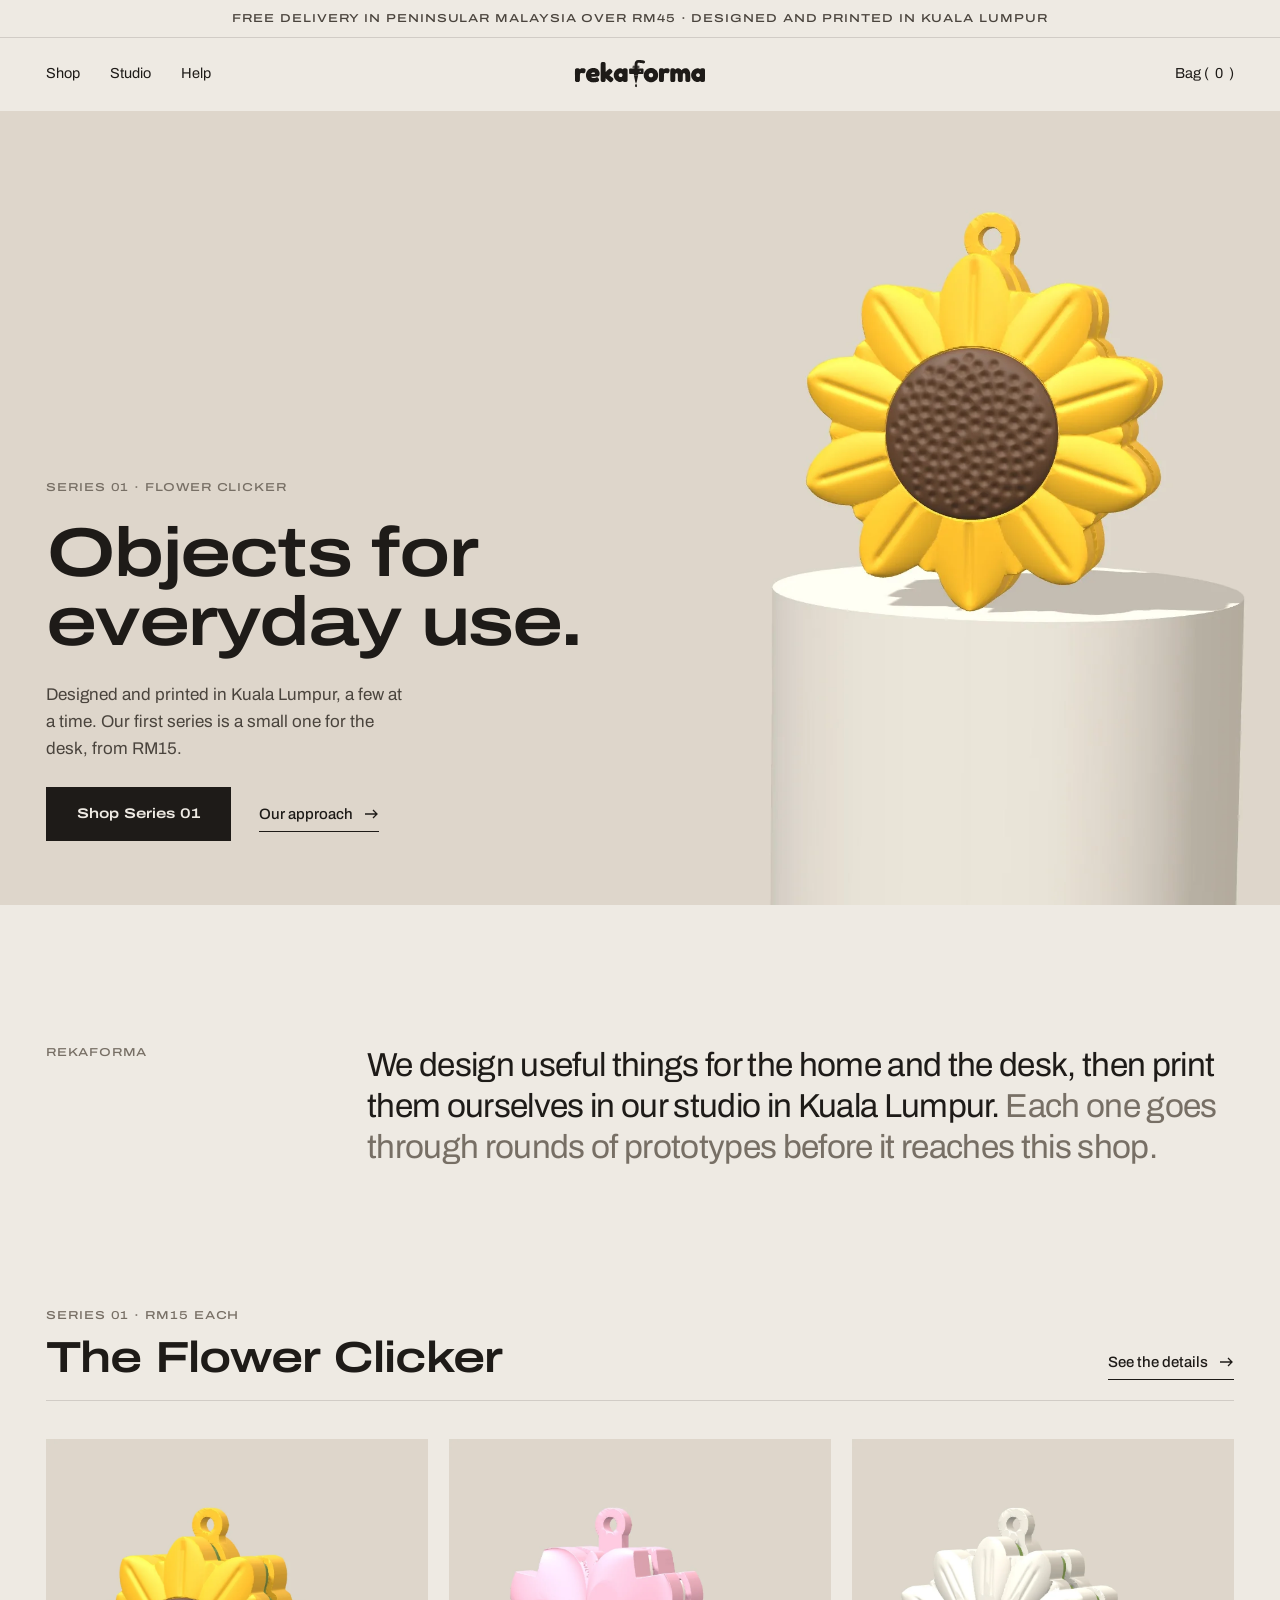
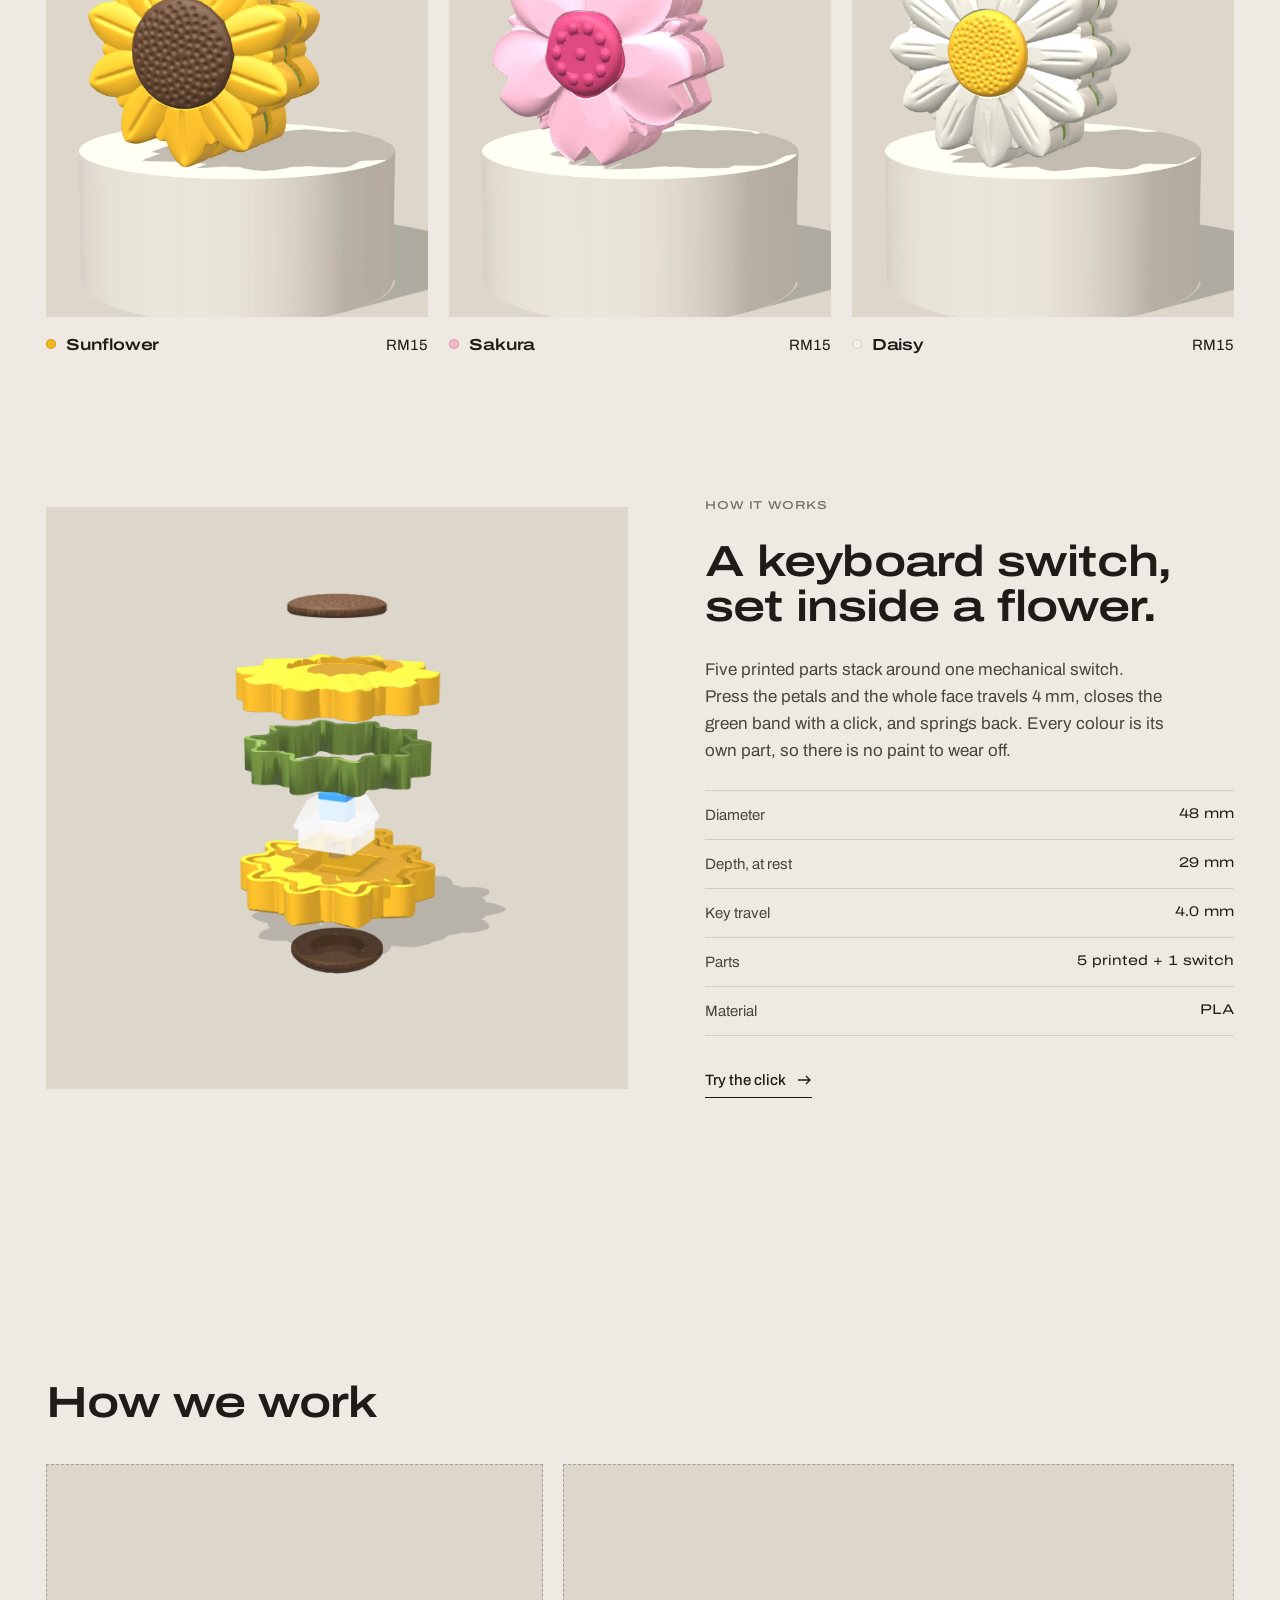
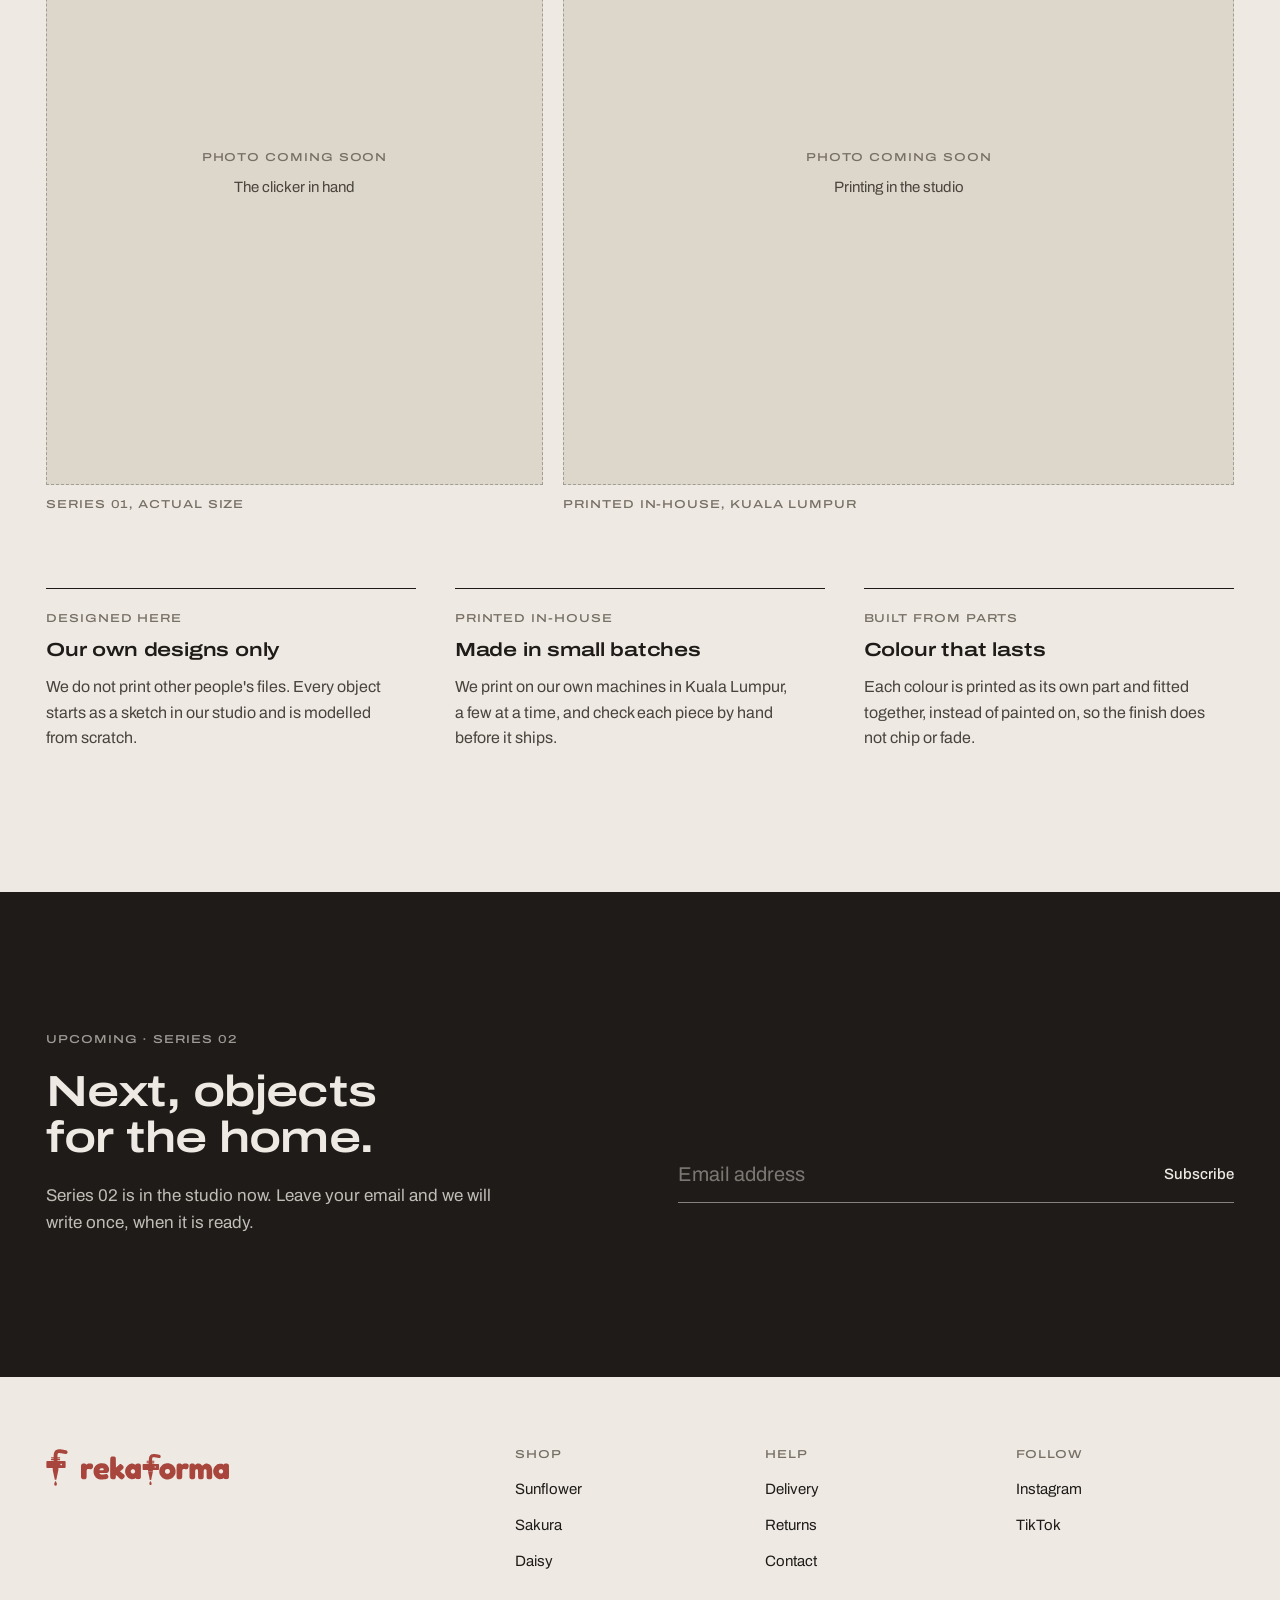
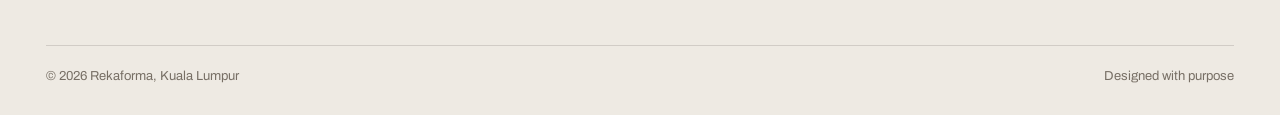
==== commit 7c0c1d20: "Peninsular-only free delivery (RM8 East Malaysia over RM45), returns, contact, switch, box and socia" ====
--- a/index.html
+++ b/index.html
@@ -14,7 +14,7 @@
 </head>
 <body>
 
-<div class="announce">Free delivery on orders over RM45 · Designed and printed in Kuala Lumpur</div>
+<div class="announce">Free delivery in Peninsular Malaysia over RM45 · Designed and printed in Kuala Lumpur</div>
 
 <header class="header">
   <div class="wrap">
@@ -121,6 +121,17 @@
   <section class="section" id="approach">
     <div class="wrap">
       <div class="rule-head" style="border:0;padding:0"><h2 class="h2">How we work</h2></div>
+      <div class="photos">
+        <!-- Replace each placeholder div with <img src="assets/img/photos/hand.jpg" alt="..."> once the photos are ready -->
+        <figure>
+          <div class="photo-slot" role="img" aria-label="Photo coming soon: the Flower Clicker held in a hand"><span class="label">Photo coming soon</span><span>The clicker in hand</span></div>
+          <figcaption class="label">Series 01, actual size</figcaption>
+        </figure>
+        <figure>
+          <div class="photo-slot" role="img" aria-label="Photo coming soon: a printer making a Flower Clicker"><span class="label">Photo coming soon</span><span>Printing in the studio</span></div>
+          <figcaption class="label">Printed in-house, Kuala Lumpur</figcaption>
+        </figure>
+      </div>
       <div class="cols">
         <div>
           <span class="label">Designed here</span>
@@ -166,7 +177,7 @@
       <div class="sig" aria-label="Rekaforma"><span class="logo-mark" aria-hidden="true"></span><span class="logo" aria-hidden="true"></span></div>
       <div><h4>Shop</h4><ul><li><a href="product.html#sun">Sunflower</a></li><li><a href="product.html#sak">Sakura</a></li><li><a href="product.html#dai">Daisy</a></li></ul></div>
       <div><h4>Help</h4><ul><li><a href="help.html#delivery">Delivery</a></li><li><a href="help.html#returns">Returns</a></li><li><a href="help.html#contact">Contact</a></li></ul></div>
-      <div><h4>Follow</h4><ul><li><a href="[instagram link]">Instagram</a></li><li><a href="[tiktok link]">TikTok</a></li></ul></div>
+      <div><h4>Follow</h4><ul><li><a href="https://www.instagram.com/rekaforma.ofc/" rel="noopener">Instagram</a></li><li><a href="https://www.tiktok.com/@rekaforma_ofc" rel="noopener">TikTok</a></li></ul></div>
     </div>
     <div class="bottom"><span>© <span data-year>2026</span> Rekaforma, Kuala Lumpur</span><span>Designed with purpose</span></div>
   </div>
--- a/assets/css/site.css
+++ b/assets/css/site.css
@@ -403,3 +403,14 @@
 .help th { color: var(--muted); font: 500 11.5px/1 var(--mono); font-stretch: var(--wide); letter-spacing: .08em; text-transform: uppercase; }
 .help td:last-child, .help th:last-child { text-align: right; font-variant-numeric: tabular-nums; }
 @media (max-width: 760px) { .help { grid-template-columns: 1fr; } .help nav { position: static; display: flex; flex-wrap: wrap; gap: 8px 20px; } }
+.help .h3s { margin: 8px 0 -8px; font: 600 16px/1.3 var(--sans); font-stretch: var(--wide); }
+.help td:nth-child(2), .help th:nth-child(2) { text-align: right; font-variant-numeric: tabular-nums; }
+.help a { text-underline-offset: 3px; }
+/* studio photos (placeholders until real photos arrive) */
+.photos { display: grid; grid-template-columns: 1fr 1.35fr; gap: clamp(12px, 1.6vw, 24px); margin-bottom: clamp(48px, 6vw, 88px); }
+.photos figure { margin: 0; display: grid; gap: 12px; }
+.photos img, .photo-slot { width: 100%; aspect-ratio: 4 / 5; object-fit: cover; background: var(--stone); }
+.photos figure + figure img, .photos figure + figure .photo-slot { aspect-ratio: auto; height: 100%; min-height: 100%; }
+.photos figure + figure { grid-template-rows: 1fr auto; }
+.photo-slot { display: grid; place-content: center; justify-items: center; gap: 10px; text-align: center; border: 1px dashed rgba(30, 27, 24, .3); color: var(--ink-2); font-size: 15px; }
+@media (max-width: 760px) { .photos { grid-template-columns: 1fr; } .photos figure + figure .photo-slot, .photos figure + figure img { aspect-ratio: 4 / 3; height: auto; } }
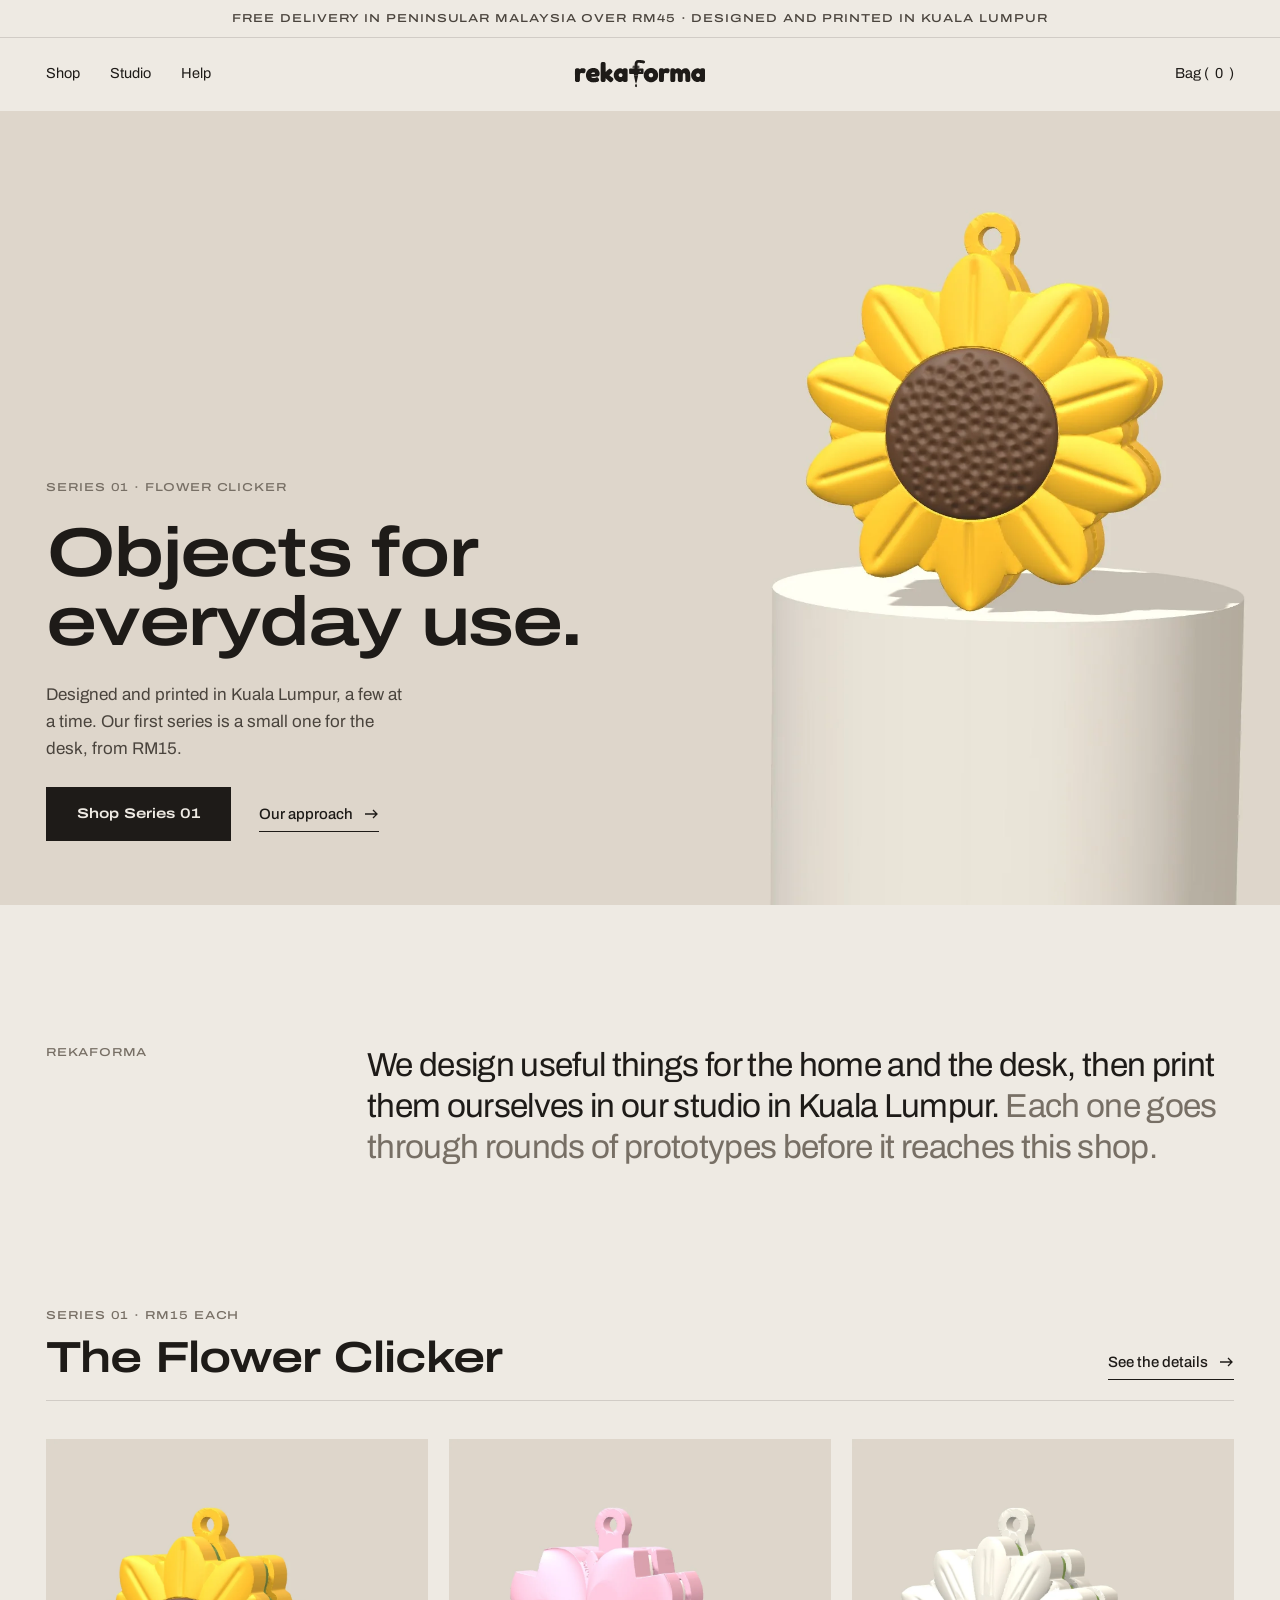
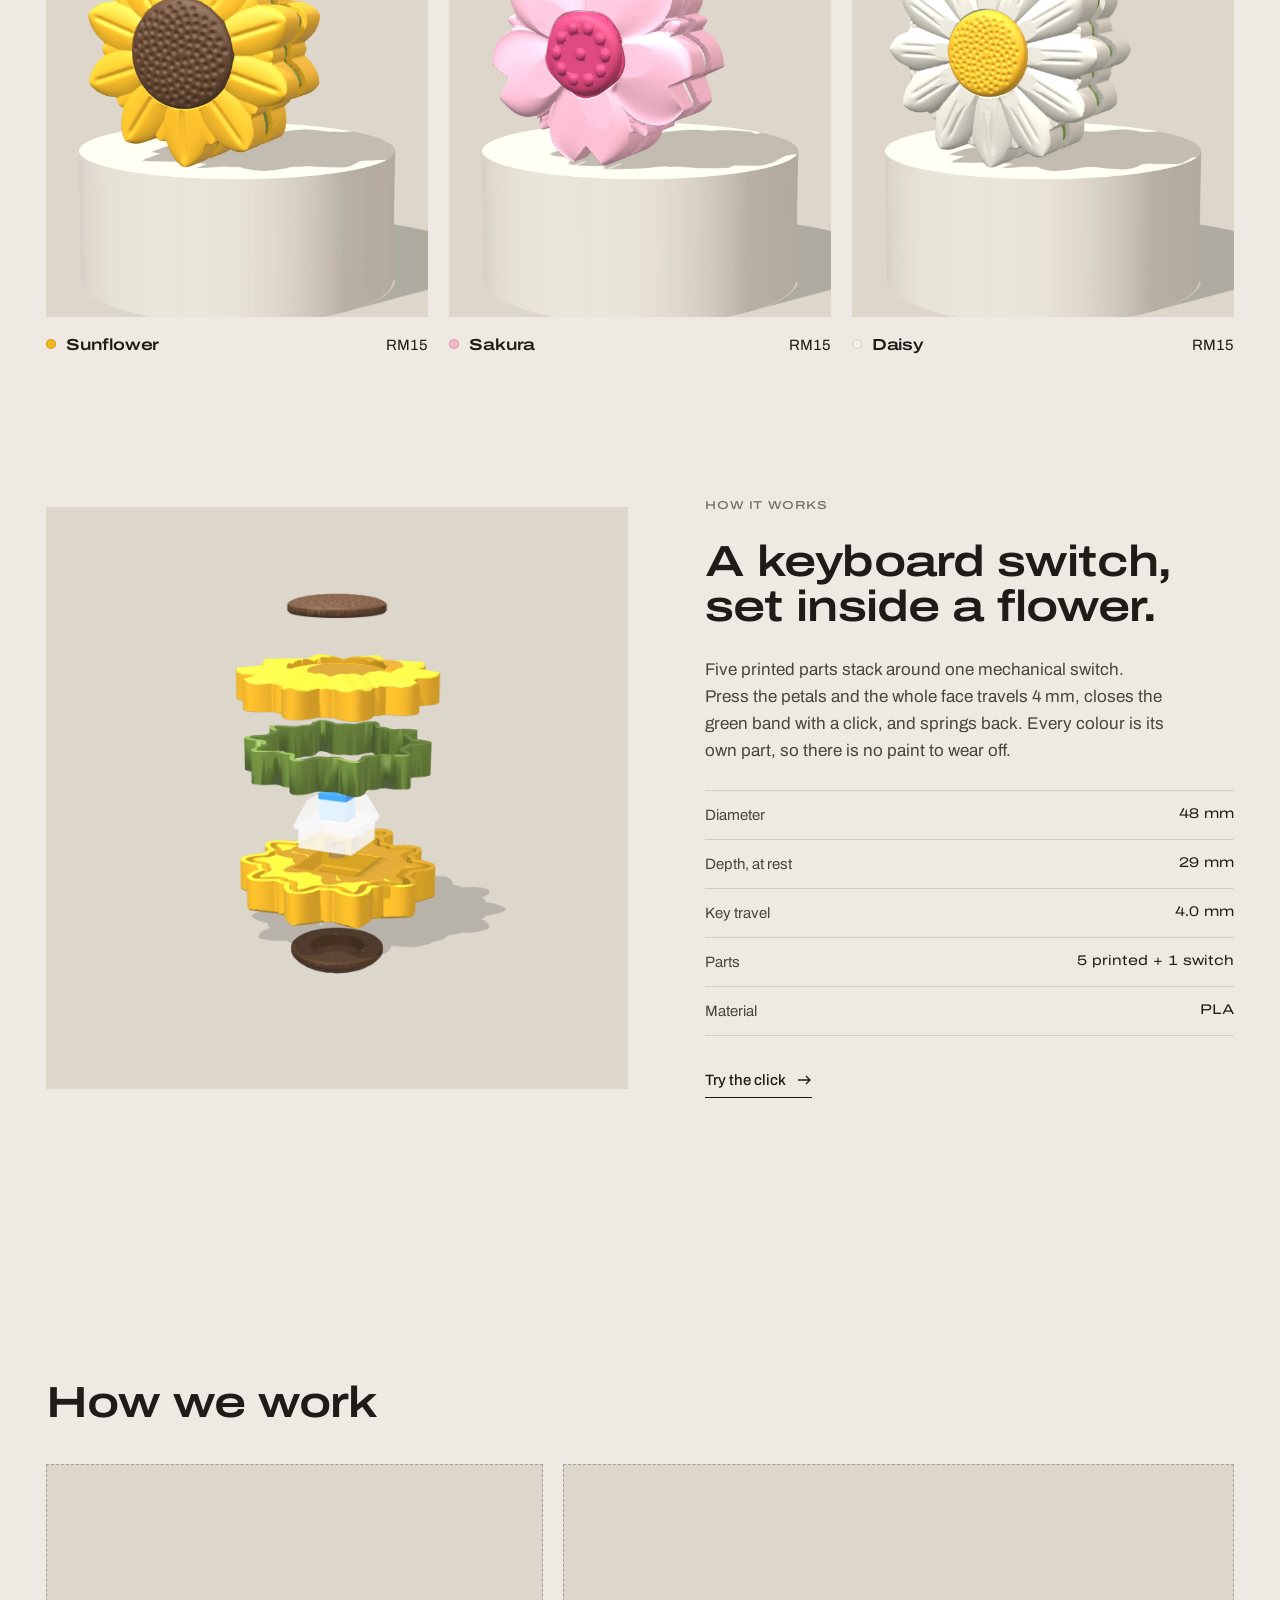
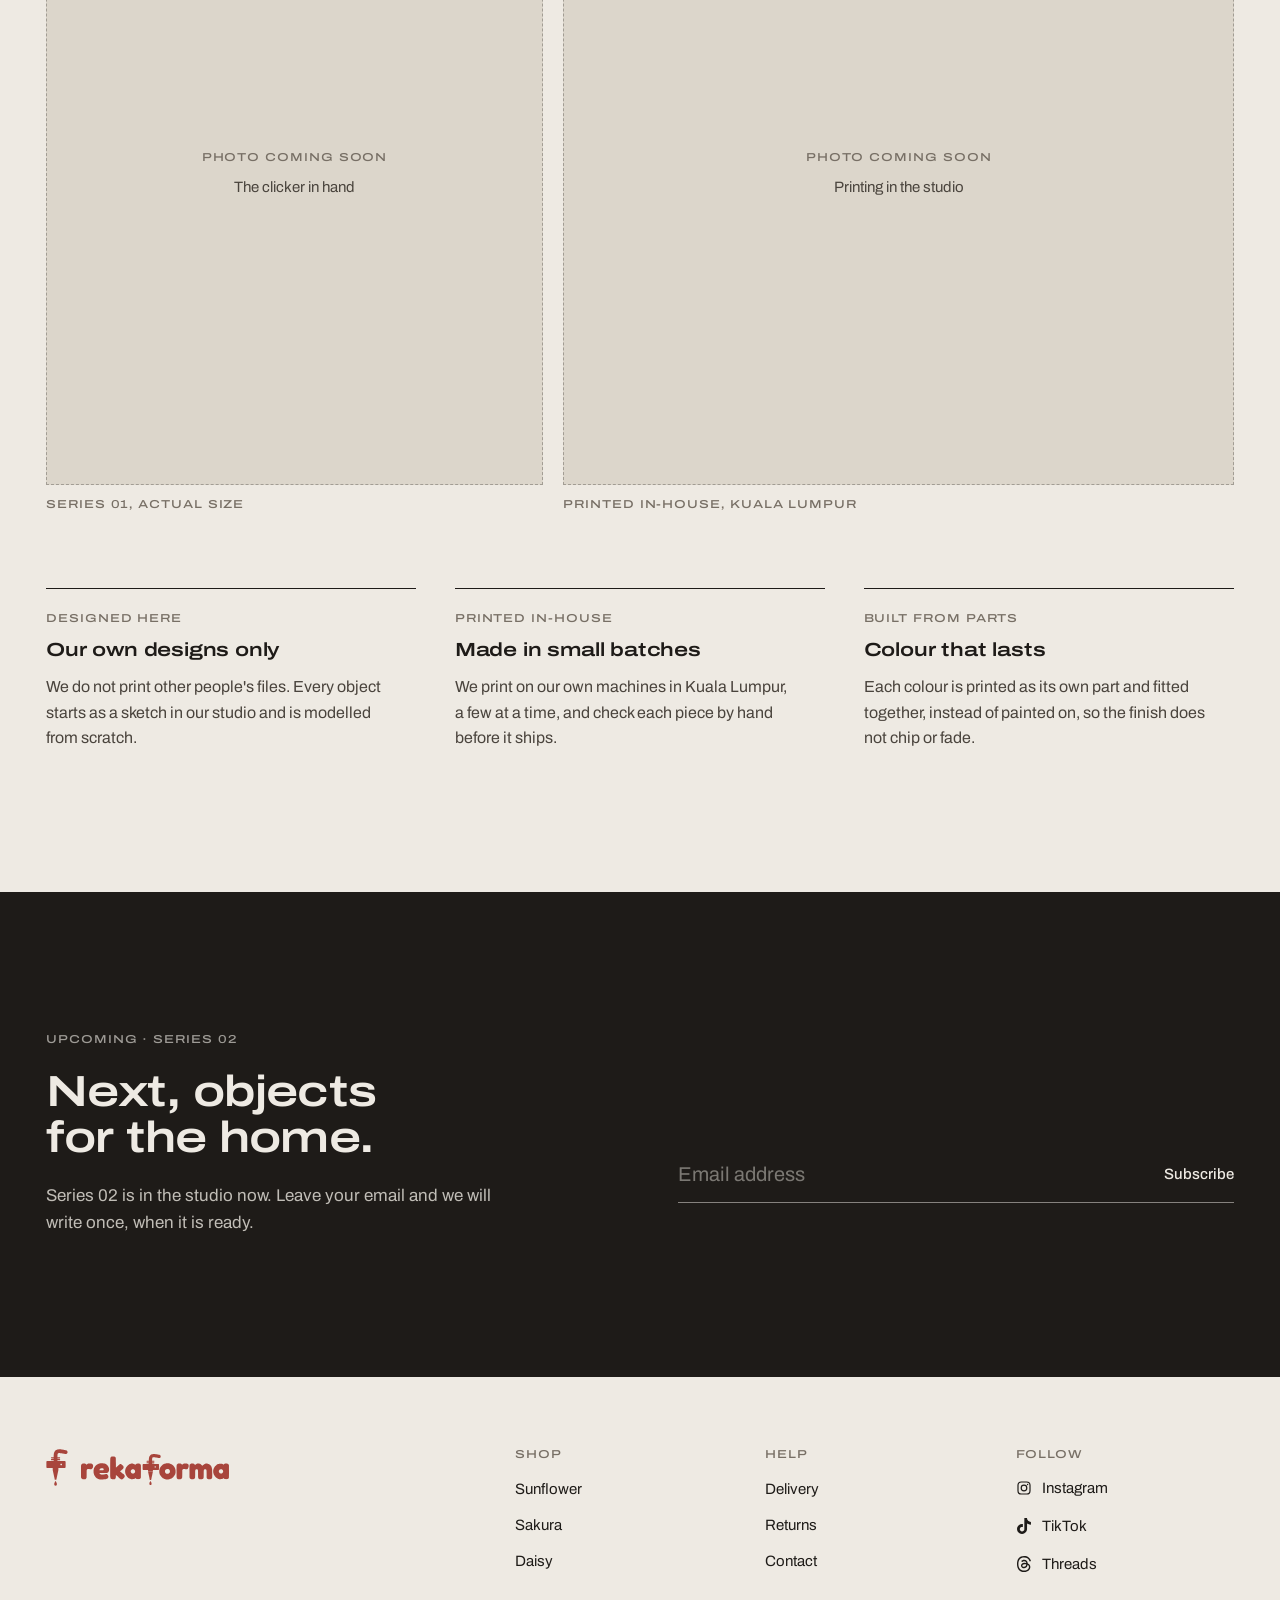
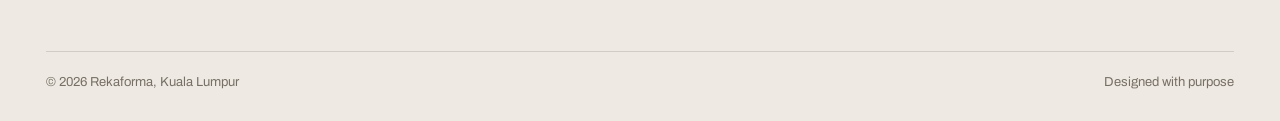
==== commit 4e91c3d4: "Add Threads and social media icons Co-Authored-By: Claude Opus 5.5 <noreply@anthropic.com> Claude-Se" ====
--- a/index.html
+++ b/index.html
@@ -177,7 +177,7 @@
       <div class="sig" aria-label="Rekaforma"><span class="logo-mark" aria-hidden="true"></span><span class="logo" aria-hidden="true"></span></div>
       <div><h4>Shop</h4><ul><li><a href="product.html#sun">Sunflower</a></li><li><a href="product.html#sak">Sakura</a></li><li><a href="product.html#dai">Daisy</a></li></ul></div>
       <div><h4>Help</h4><ul><li><a href="help.html#delivery">Delivery</a></li><li><a href="help.html#returns">Returns</a></li><li><a href="help.html#contact">Contact</a></li></ul></div>
-      <div><h4>Follow</h4><ul><li><a href="https://www.instagram.com/rekaforma.ofc/" rel="noopener">Instagram</a></li><li><a href="https://www.tiktok.com/@rekaforma_ofc" rel="noopener">TikTok</a></li></ul></div>
+      <div><h4>Follow</h4><ul><li><a class="social" href="https://www.instagram.com/rekaforma.ofc/" rel="noopener"><svg class="si" viewBox="0 0 24 24" fill="none" stroke="currentColor" stroke-width="1.8" aria-hidden="true"><rect x="3" y="3" width="18" height="18" rx="5"/><circle cx="12" cy="12" r="4.2"/><circle cx="17.4" cy="6.6" r="1.1" fill="currentColor" stroke="none"/></svg><span>Instagram</span></a></li><li><a class="social" href="https://www.tiktok.com/@rekaforma_ofc" rel="noopener"><svg class="si" viewBox="0 0 24 24" fill="currentColor" aria-hidden="true"><path d="M12.525.02c1.31-.02 2.61-.01 3.91-.02.08 1.53.63 3.09 1.75 4.17 1.12 1.11 2.7 1.62 4.24 1.79v4.03c-1.44-.05-2.89-.35-4.2-.97-.57-.26-1.1-.59-1.62-.93-.01 2.92.01 5.84-.02 8.75-.08 1.4-.54 2.79-1.35 3.94-1.31 1.92-3.58 3.17-5.91 3.21-1.43.08-2.86-.31-4.08-1.03-2.02-1.19-3.44-3.37-3.65-5.71-.02-.5-.03-1-.01-1.49.18-1.9 1.12-3.72 2.58-4.96 1.66-1.44 3.98-2.13 6.15-1.72.02 1.48-.04 2.96-.04 4.44-.99-.32-2.15-.23-3.02.37-.63.41-1.11 1.04-1.36 1.75-.21.51-.15 1.07-.14 1.61.24 1.64 1.82 3.02 3.5 2.87 1.12-.01 2.19-.66 2.77-1.61.19-.33.4-.67.41-1.06.1-1.79.06-3.57.07-5.36.01-4.03-.01-8.05.02-12.07z"/></svg><span>TikTok</span></a></li><li><a class="social" href="https://www.threads.com/@rekaforma.ofc" rel="noopener"><svg class="si" viewBox="0 0 24 24" fill="currentColor" aria-hidden="true"><path d="M12.186 24h-.007c-3.581-.024-6.334-1.205-8.184-3.509C2.35 18.44 1.5 15.586 1.472 12.01v-.017c.03-3.579.879-6.43 2.525-8.482C5.845 1.205 8.6.024 12.18 0h.014c2.746.02 5.043.725 6.826 2.098 1.677 1.29 2.858 3.13 3.509 5.467l-2.04.569c-1.104-3.96-3.898-5.984-8.304-6.015-2.91.022-5.11.936-6.54 2.717C4.307 6.504 3.616 8.914 3.589 12c.027 3.086.718 5.496 2.057 7.164 1.43 1.783 3.631 2.698 6.54 2.717 2.623-.02 4.358-.631 5.8-2.045 1.647-1.613 1.618-3.593 1.09-4.798-.31-.71-.873-1.3-1.634-1.75-.192 1.352-.622 2.446-1.284 3.272-.886 1.102-2.14 1.704-3.73 1.79-1.202.065-2.361-.218-3.259-.801-1.063-.689-1.685-1.74-1.752-2.964-.065-1.19.408-2.285 1.33-3.082.88-.76 2.119-1.207 3.583-1.291a13.853 13.853 0 0 1 3.02.142c-.126-.742-.375-1.332-.75-1.757-.513-.586-1.308-.883-2.359-.89h-.029c-.844 0-1.992.232-2.721 1.32L7.734 7.847c.98-1.454 2.568-2.256 4.478-2.256h.044c3.194.02 5.097 1.975 5.287 5.388.108.046.216.094.321.142 1.49.7 2.58 1.761 3.154 3.07.797 1.82.871 4.79-1.548 7.158-1.85 1.81-4.094 2.628-7.277 2.65Zm1.003-11.69c-.242 0-.487.007-.739.021-1.836.103-2.98.946-2.916 2.143.067 1.256 1.452 1.839 2.784 1.767 1.224-.065 2.818-.543 3.086-3.71a10.5 10.5 0 0 0-2.215-.221z"/></svg><span>Threads</span></a></li></ul></div>
     </div>
     <div class="bottom"><span>© <span data-year>2026</span> Rekaforma, Kuala Lumpur</span><span>Designed with purpose</span></div>
   </div>
--- a/assets/css/site.css
+++ b/assets/css/site.css
@@ -414,3 +414,9 @@
 .photos figure + figure { grid-template-rows: 1fr auto; }
 .photo-slot { display: grid; place-content: center; justify-items: center; gap: 10px; text-align: center; border: 1px dashed rgba(30, 27, 24, .3); color: var(--ink-2); font-size: 15px; }
 @media (max-width: 760px) { .photos { grid-template-columns: 1fr; } .photos figure + figure .photo-slot, .photos figure + figure img { aspect-ratio: 4 / 3; height: auto; } }
+/* social links with their icons */
+.social { display: inline-flex; align-items: center; gap: 10px; }
+.social .si { width: 16px; height: 16px; flex: none; }
+.socials { display: flex; flex-wrap: wrap; gap: 12px; }
+.socials .social { border: 1px solid var(--line); padding: 10px 16px; min-height: 44px; text-decoration: none; font-size: 15px; transition: border-color .2s; }
+.socials .social:hover { border-color: var(--ink); }
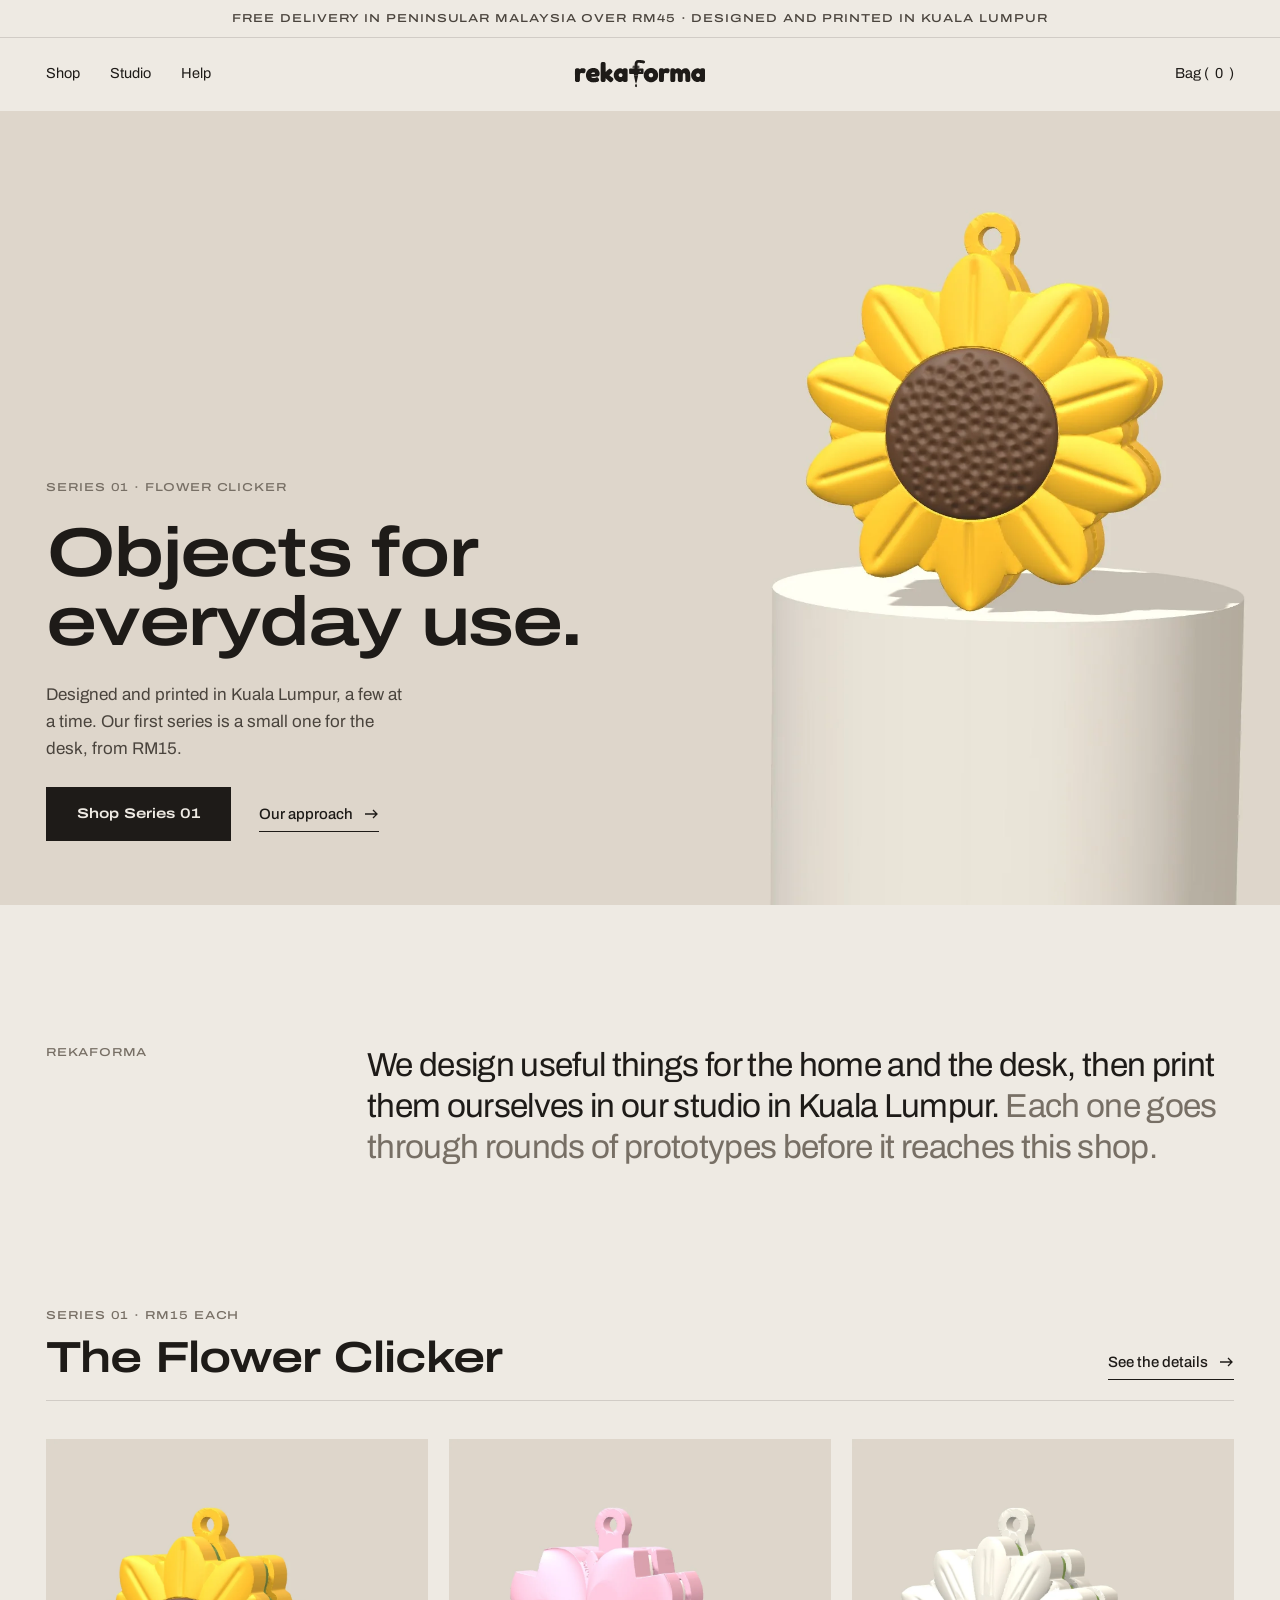
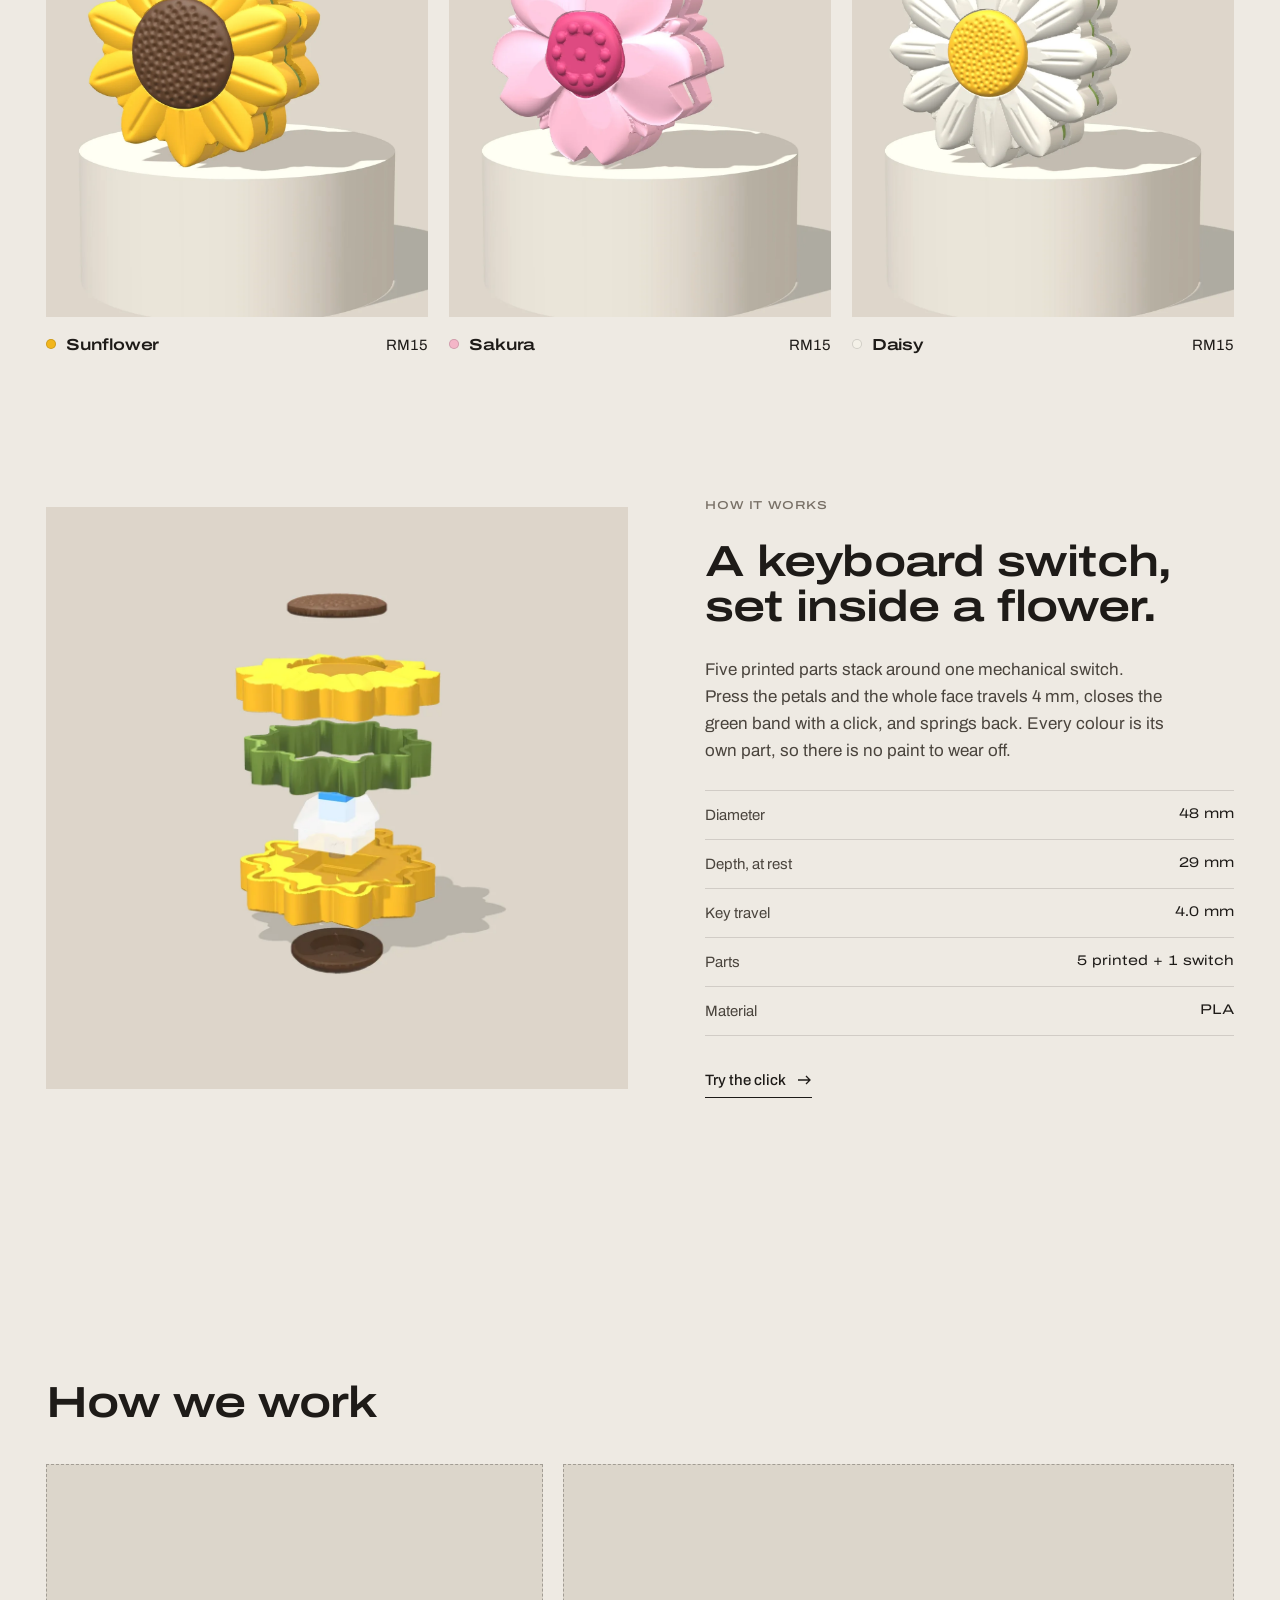
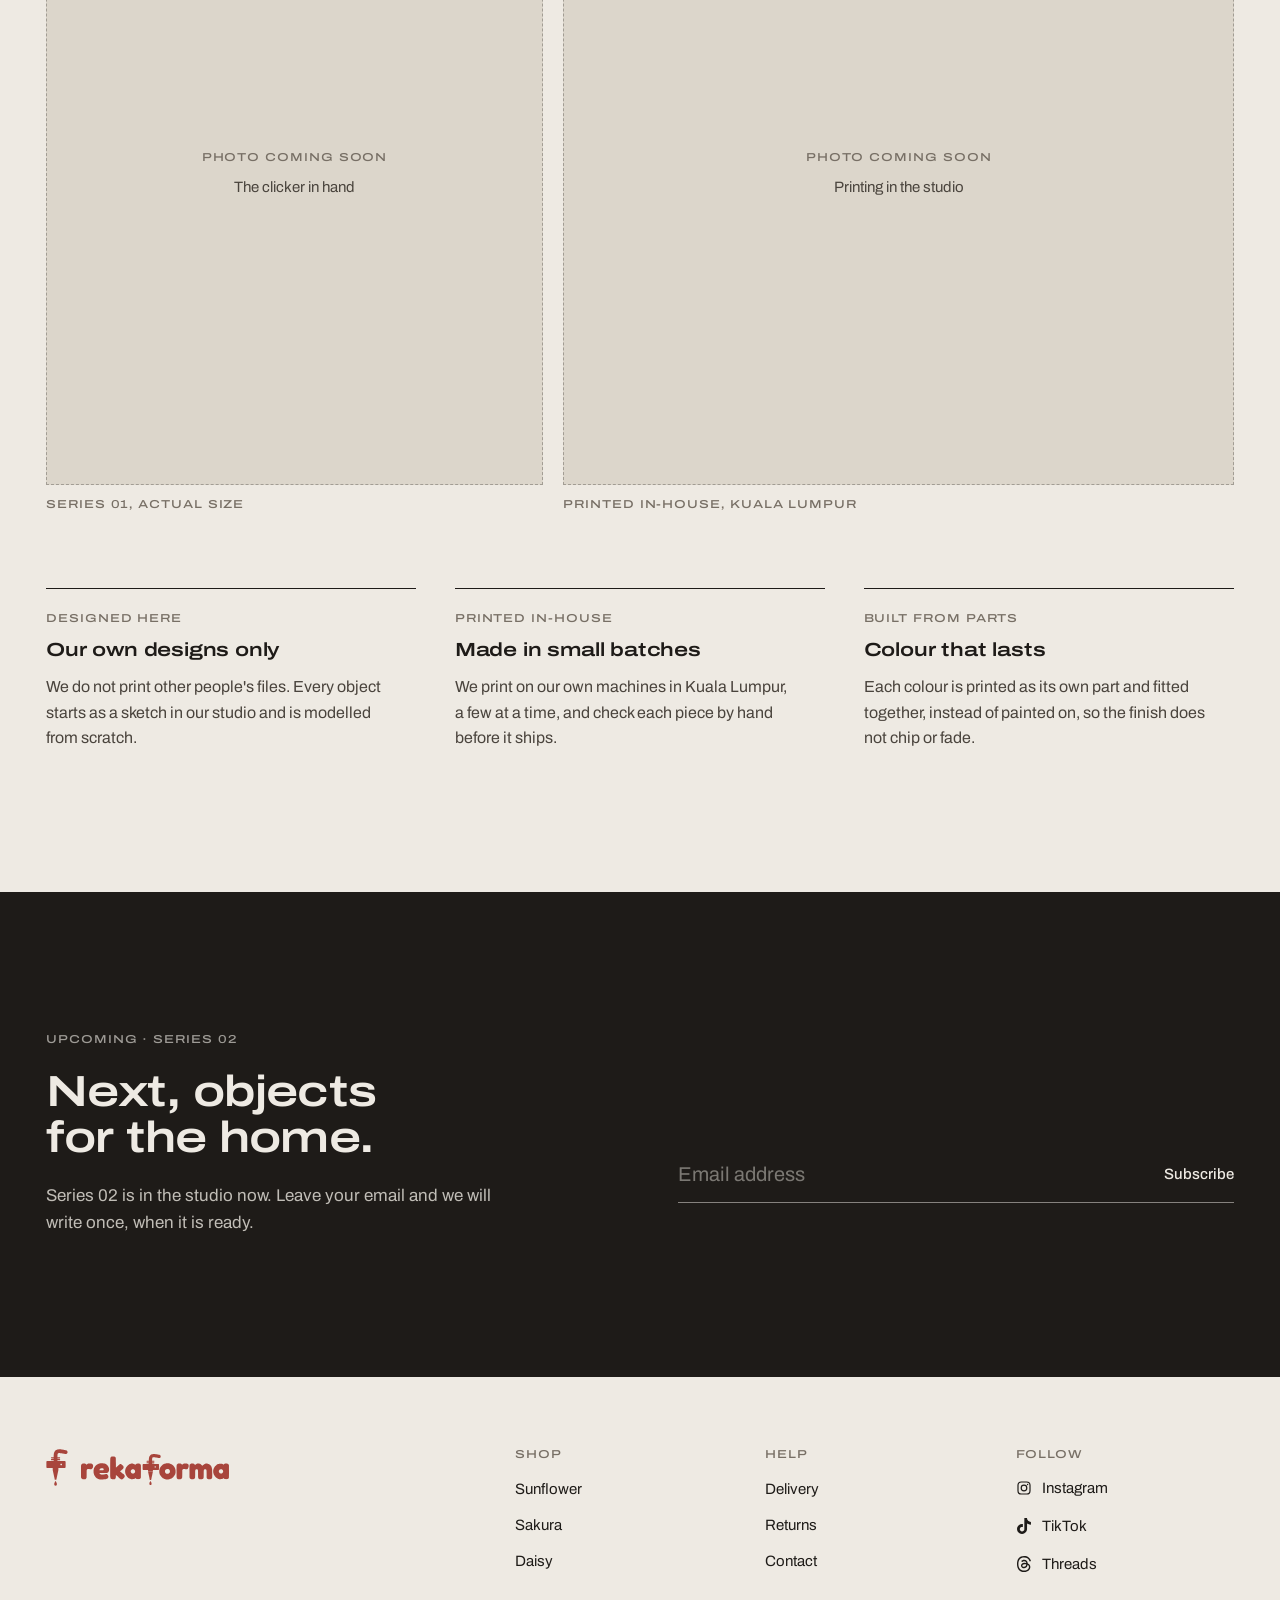
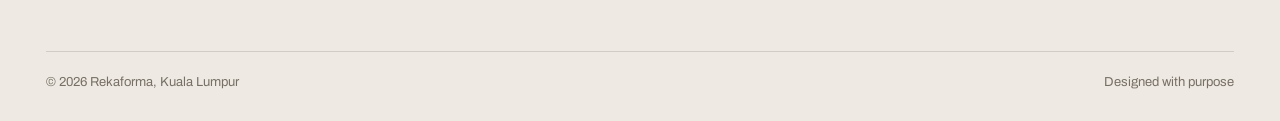
==== commit fc63c802: "Fix overlapping flowers in how-it-works figure: opaque renders and sequential fade Co-Authored-By: C" ====
--- a/index.html
+++ b/index.html
@@ -97,9 +97,9 @@
 
   <section style="padding-bottom:clamp(80px,11vw,160px)">
     <div class="wrap split">
-      <figure id="detailFig" class="contain" style="background:var(--stone)">
-        <img src="assets/img/flower/sun_exploded.webp" alt="The Sunflower Clicker taken apart: seed head, front petals, green band, keyboard switch, back petals and back centre" loading="lazy" width="1200" height="1200">
-        <img src="assets/img/flower/sak_exploded.webp" alt="" loading="lazy" width="1200" height="1200">
+      <figure id="detailFig" style="background:var(--stone)">
+        <img src="assets/img/studio/exploded_sun.webp" alt="The Sunflower Clicker taken apart: seed head, front petals, green band, keyboard switch, back petals and back centre" loading="lazy" width="1200" height="1200">
+        <img src="assets/img/studio/exploded_sak.webp" alt="" loading="lazy" width="1200" height="1200">
       </figure>
       <div class="copy">
         <span class="label">How it works</span>
--- a/assets/css/site.css
+++ b/assets/css/site.css
@@ -420,3 +420,9 @@
 .socials { display: flex; flex-wrap: wrap; gap: 12px; }
 .socials .social { border: 1px solid var(--line); padding: 10px 16px; min-height: 44px; text-decoration: none; font-size: 15px; transition: border-color .2s; }
 .socials .social:hover { border-color: var(--ink); }
+/* how-it-works figure: fade one flower out fully before the next fades in, so they never overlap */
+#detailFig img { transition: opacity .45s var(--ease); }
+#detailFig img:first-child { transition-delay: .45s; }
+#detailFig img + img { transition-delay: 0s; }
+#detailFig.alt img:first-child { opacity: 0; transition-delay: 0s; }
+#detailFig.alt img + img { opacity: 1; transition-delay: .45s; }
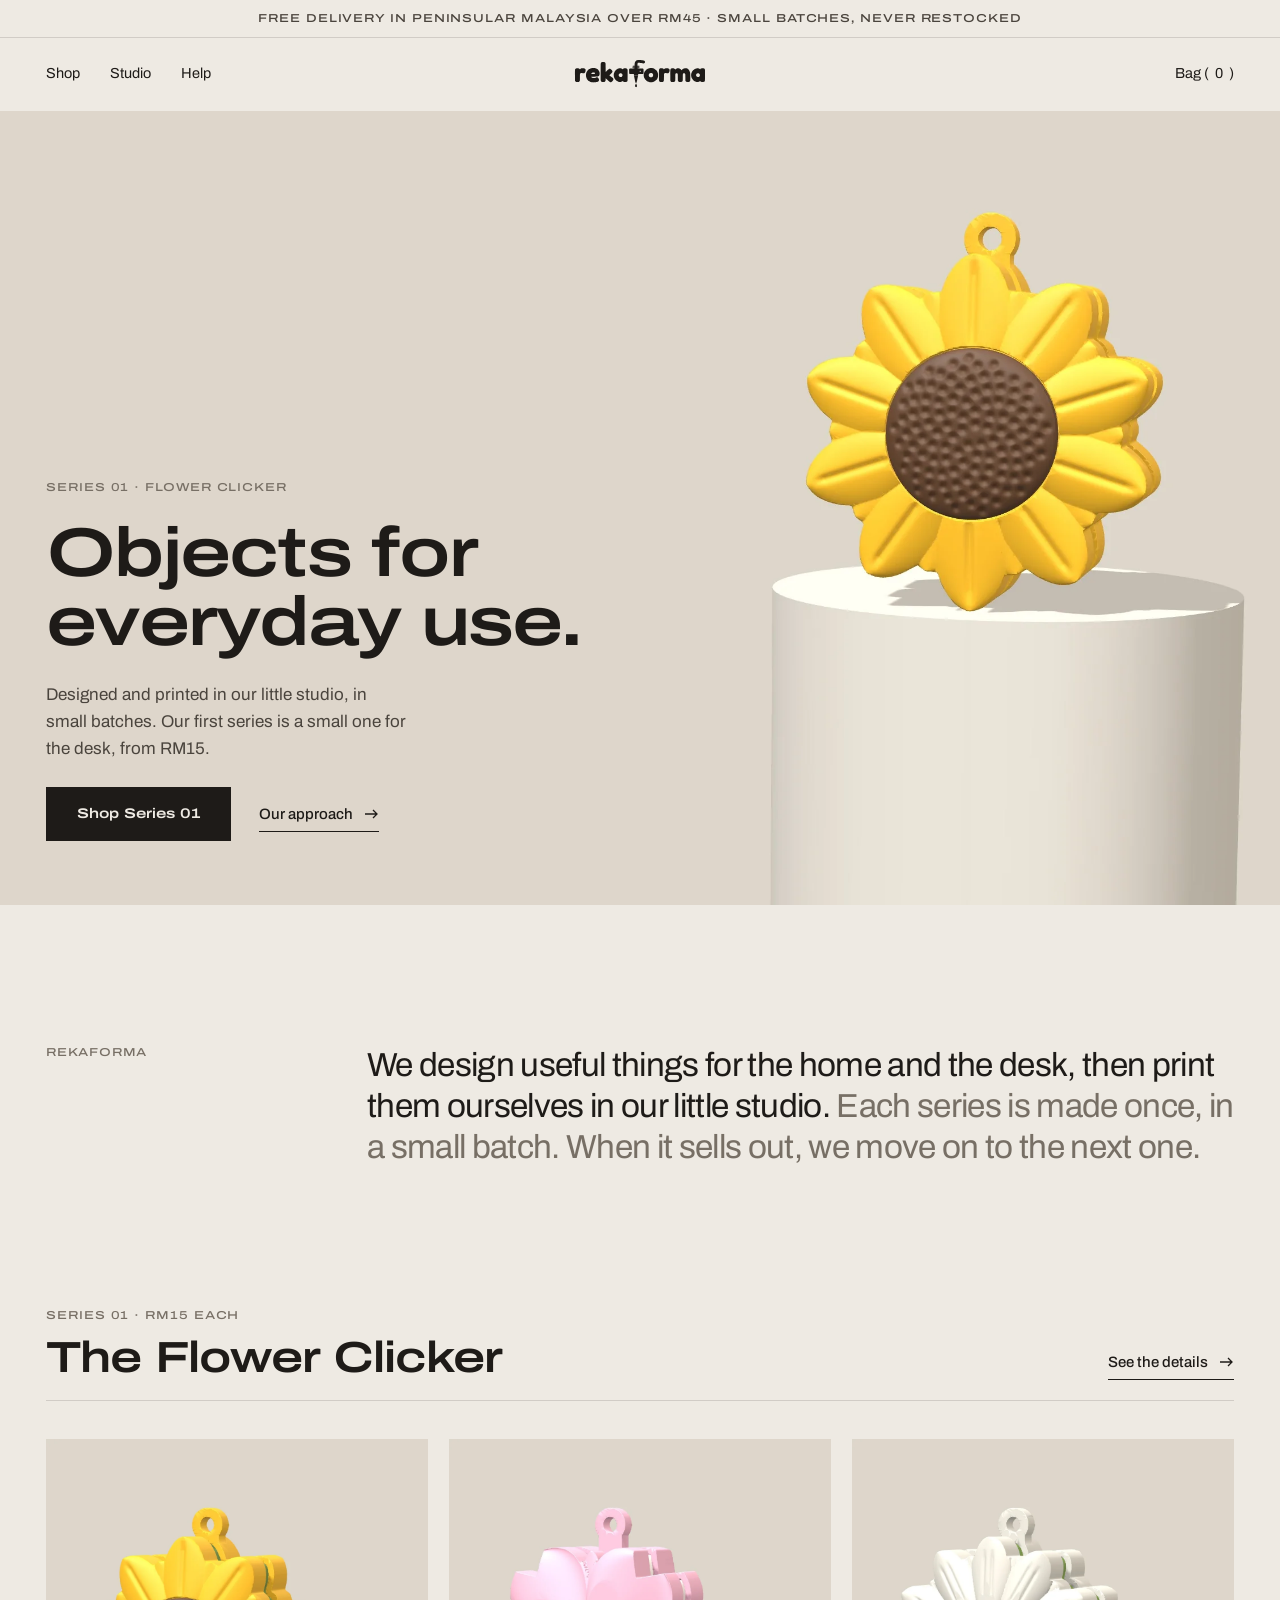
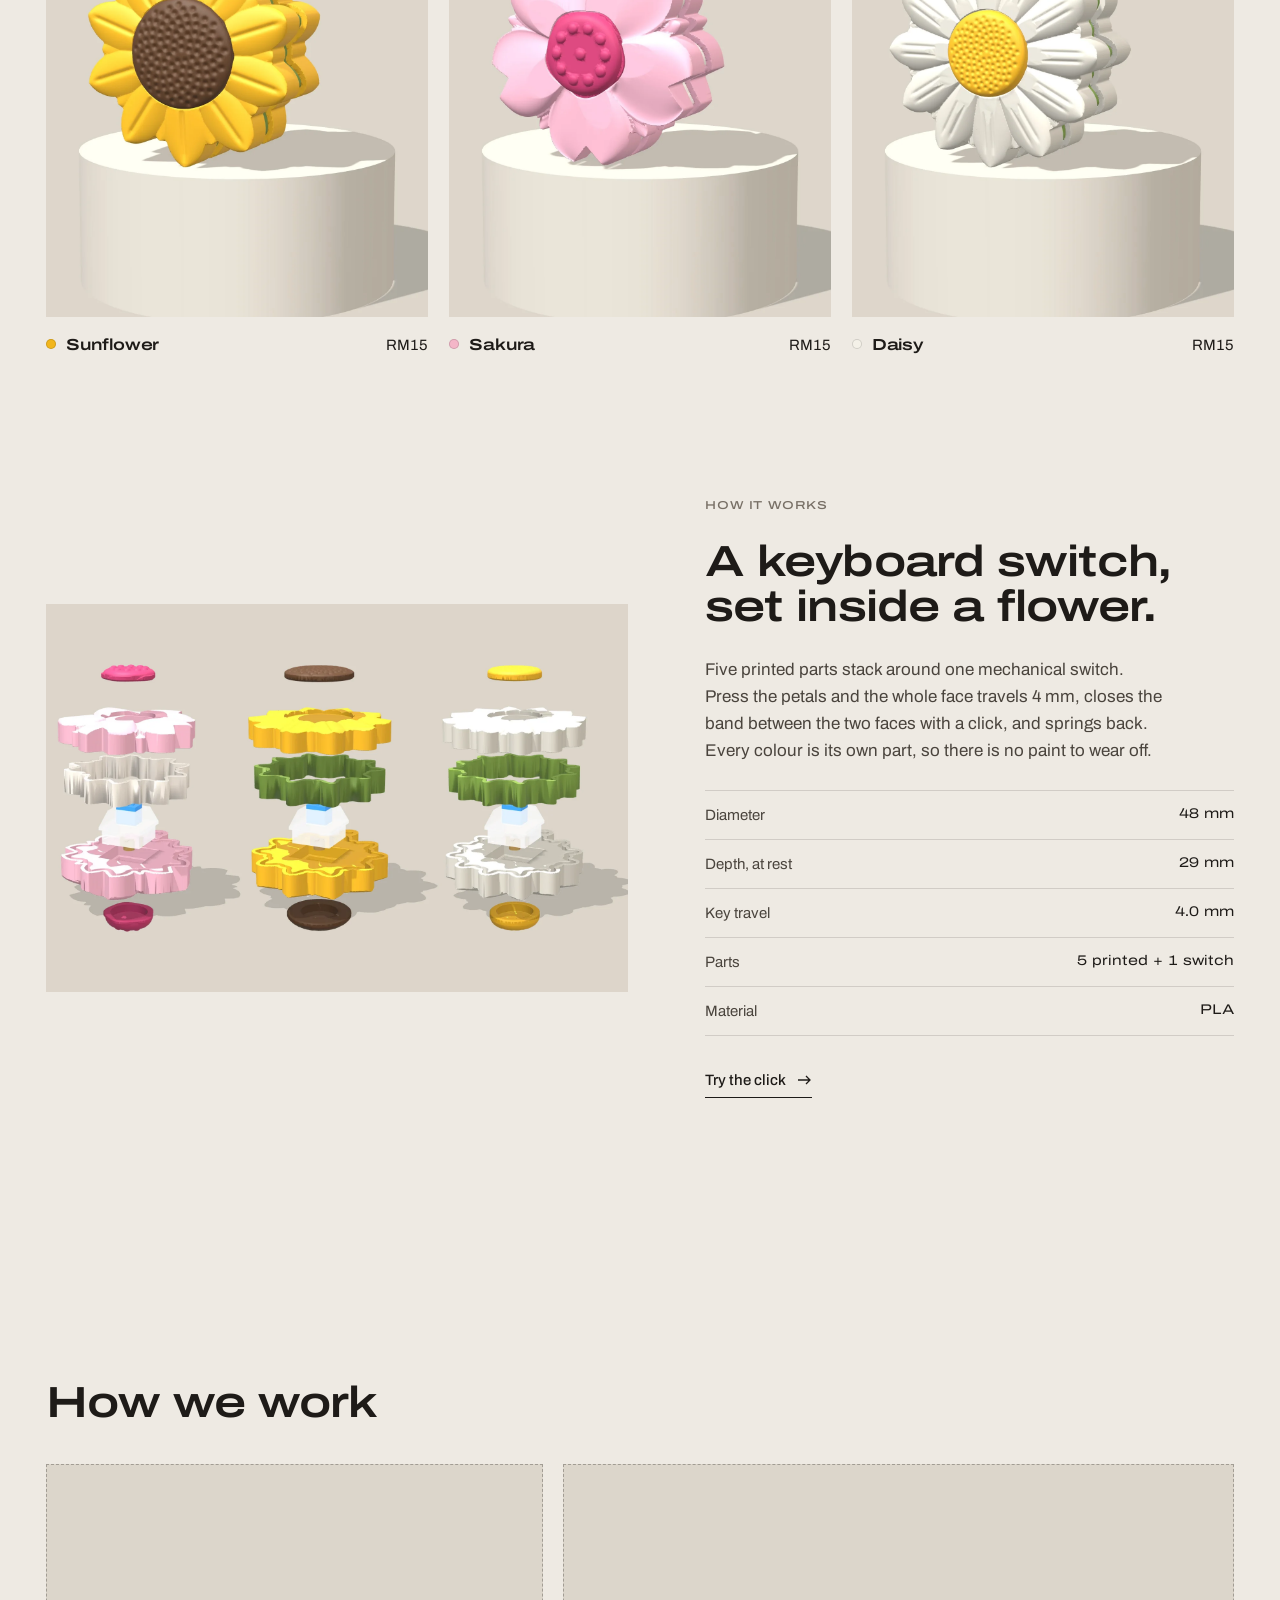
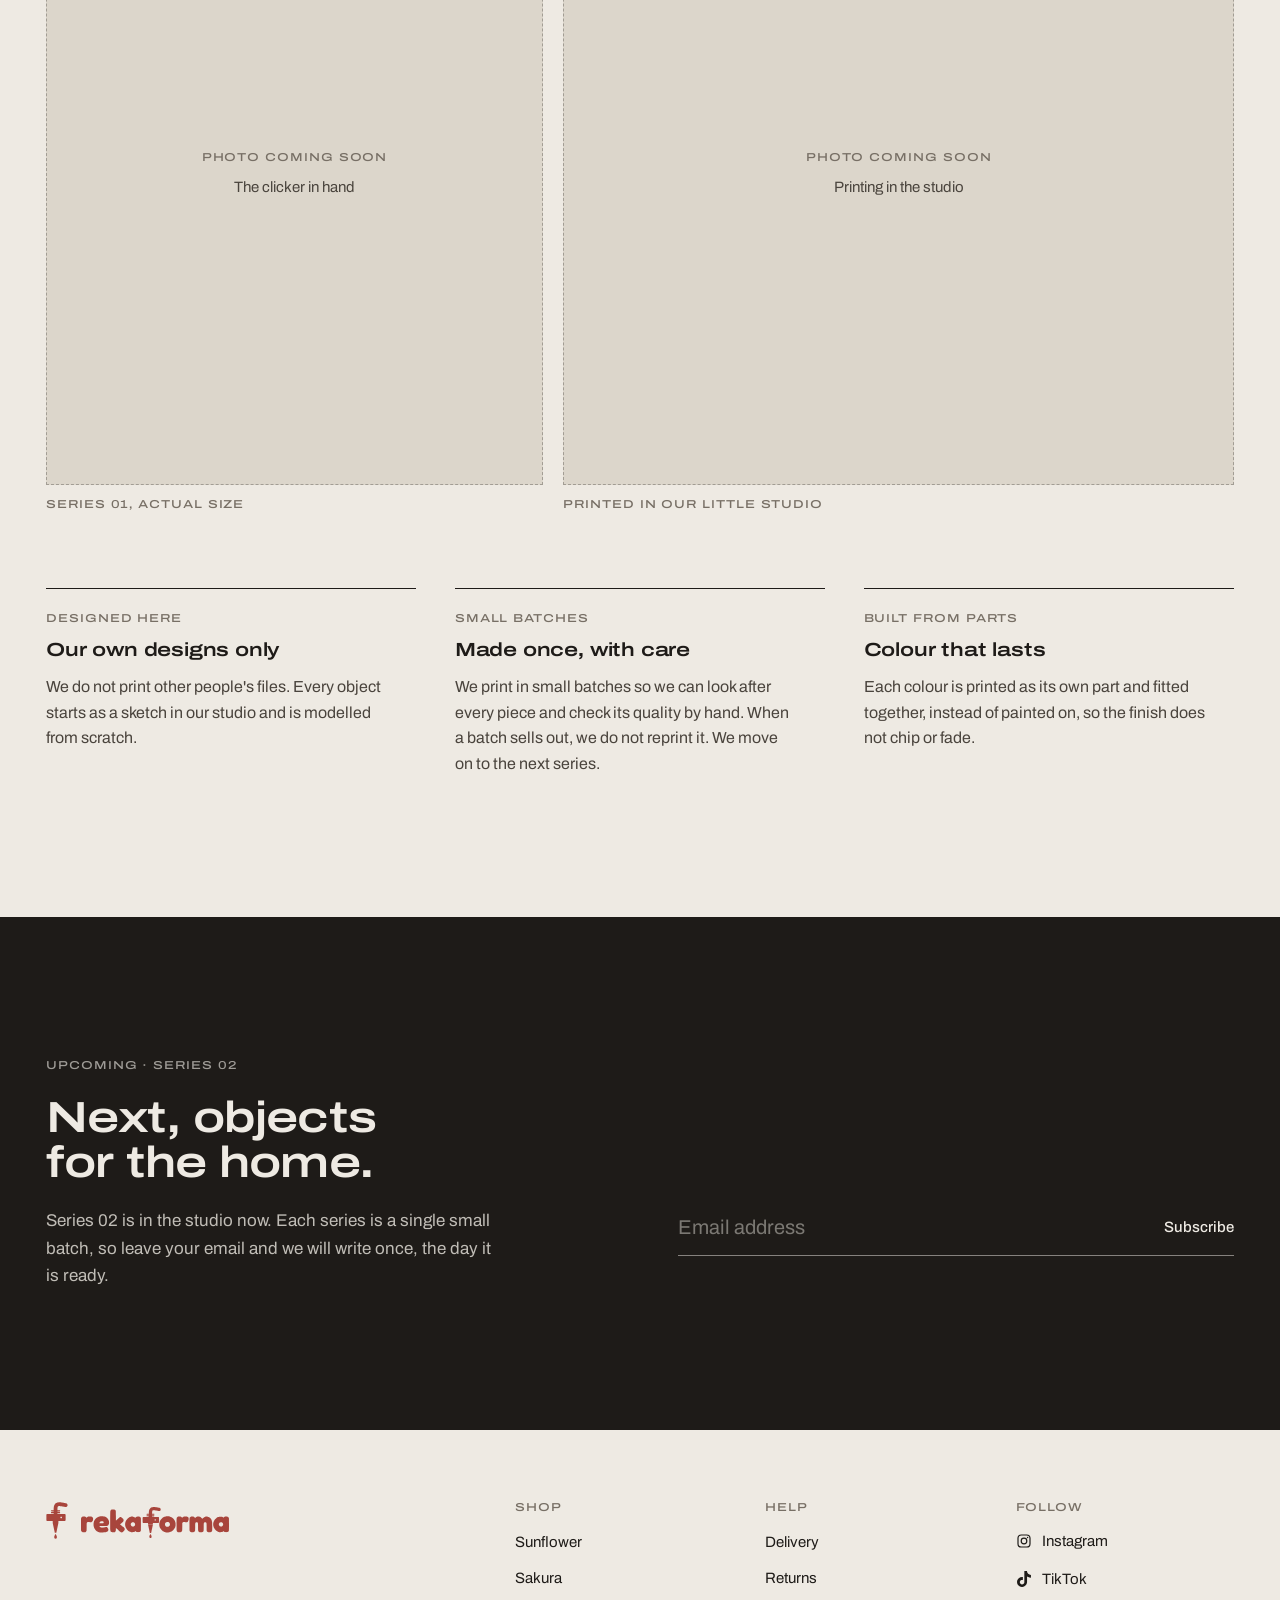
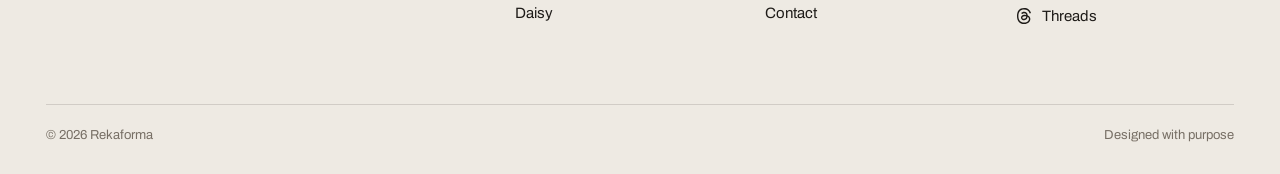
==== commit f1b55ee5: "Show all three flowers taken apart; replace Kuala Lumpur with our little studio; small-batch, no-res" ====
--- a/index.html
+++ b/index.html
@@ -3,8 +3,8 @@
 <head>
 <meta charset="utf-8">
 <meta name="viewport" content="width=device-width, initial-scale=1, viewport-fit=cover">
-<title>Rekaforma · Objects designed in Kuala Lumpur</title>
-<meta name="description" content="Rekaforma designs useful objects for the home and desk, and prints them in-house in Kuala Lumpur. Series 01: the Flower Clicker.">
+<title>Rekaforma · Small-batch objects for everyday use</title>
+<meta name="description" content="Rekaforma designs useful objects for the home and desk, and prints each series once, in a small batch, in our little studio. Series 01: the Flower Clicker.">
 <meta name="theme-color" content="#eeeae3">
 <link rel="preconnect" href="https://fonts.googleapis.com">
 <link rel="preconnect" href="https://fonts.gstatic.com" crossorigin>
@@ -14,7 +14,7 @@
 </head>
 <body>
 
-<div class="announce">Free delivery in Peninsular Malaysia over RM45 · Designed and printed in Kuala Lumpur</div>
+<div class="announce">Free delivery in Peninsular Malaysia over RM45 · Small batches, never restocked</div>
 
 <header class="header">
   <div class="wrap">
@@ -40,7 +40,7 @@
     <div class="copy wrap">
       <span class="label">Series 01 · Flower Clicker</span>
       <h1 class="display">Objects for everyday use.</h1>
-      <p class="body">Designed and printed in Kuala Lumpur, a few at a time. Our first series is a small one for the desk, from RM15.</p>
+      <p class="body">Designed and printed in our little studio, in small batches. Our first series is a small one for the desk, from RM15.</p>
       <div class="actions">
         <a class="btn" href="product.html">Shop Series 01</a>
         <a class="link" href="#approach">Our approach
@@ -52,7 +52,7 @@
   <section class="section">
     <div class="wrap intro">
       <span class="label">Rekaforma</span>
-      <p class="statement">We design useful things for the home and the desk, then print them ourselves in our studio in Kuala Lumpur. <em>Each one goes through rounds of prototypes before it reaches this shop.</em></p>
+      <p class="statement">We design useful things for the home and the desk, then print them ourselves in our little studio. <em>Each series is made once, in a small batch. When it sells out, we move on to the next one.</em></p>
     </div>
   </section>
 
@@ -97,14 +97,13 @@
 
   <section style="padding-bottom:clamp(80px,11vw,160px)">
     <div class="wrap split">
-      <figure id="detailFig" style="background:var(--stone)">
-        <img src="assets/img/studio/exploded_sun.webp" alt="The Sunflower Clicker taken apart: seed head, front petals, green band, keyboard switch, back petals and back centre" loading="lazy" width="1200" height="1200">
-        <img src="assets/img/studio/exploded_sak.webp" alt="" loading="lazy" width="1200" height="1200">
+      <figure id="detailFig" class="wide-fig">
+        <img src="assets/img/studio/exploded_trio.webp" alt="Sakura, Sunflower and Daisy Clickers, each taken apart into centre, front petals, band, keyboard switch, back petals and back centre" loading="lazy" width="1800" height="1200">
       </figure>
       <div class="copy">
         <span class="label">How it works</span>
         <h2 class="h2">A keyboard switch, set inside a flower.</h2>
-        <p class="body">Five printed parts stack around one mechanical switch. Press the petals and the whole face travels 4 mm, closes the green band with a click, and springs back. Every colour is its own part, so there is no paint to wear off.</p>
+        <p class="body">Five printed parts stack around one mechanical switch. Press the petals and the whole face travels 4 mm, closes the band between the two faces with a click, and springs back. Every colour is its own part, so there is no paint to wear off.</p>
         <dl class="spec">
           <dt>Diameter</dt><dd>48 mm</dd>
           <dt>Depth, at rest</dt><dd>29 mm</dd>
@@ -129,7 +128,7 @@
         </figure>
         <figure>
           <div class="photo-slot" role="img" aria-label="Photo coming soon: a printer making a Flower Clicker"><span class="label">Photo coming soon</span><span>Printing in the studio</span></div>
-          <figcaption class="label">Printed in-house, Kuala Lumpur</figcaption>
+          <figcaption class="label">Printed in our little studio</figcaption>
         </figure>
       </div>
       <div class="cols">
@@ -139,9 +138,9 @@
           <p>We do not print other people's files. Every object starts as a sketch in our studio and is modelled from scratch.</p>
         </div>
         <div>
-          <span class="label">Printed in-house</span>
-          <h3>Made in small batches</h3>
-          <p>We print on our own machines in Kuala Lumpur, a few at a time, and check each piece by hand before it ships.</p>
+          <span class="label">Small batches</span>
+          <h3>Made once, with care</h3>
+          <p>We print in small batches so we can look after every piece and check its quality by hand. When a batch sells out, we do not reprint it. We move on to the next series.</p>
         </div>
         <div>
           <span class="label">Built from parts</span>
@@ -157,7 +156,7 @@
       <div style="display:grid;gap:22px">
         <span class="label">Upcoming · Series 02</span>
         <h2 class="h2">Next, objects for the home.</h2>
-        <p class="body">Series 02 is in the studio now. Leave your email and we will write once, when it is ready.</p>
+        <p class="body">Series 02 is in the studio now. Each series is a single small batch, so leave your email and we will write once, the day it is ready.</p>
       </div>
       <div>
         <form class="form" data-waitlist novalidate>
@@ -179,16 +178,10 @@
       <div><h4>Help</h4><ul><li><a href="help.html#delivery">Delivery</a></li><li><a href="help.html#returns">Returns</a></li><li><a href="help.html#contact">Contact</a></li></ul></div>
       <div><h4>Follow</h4><ul><li><a class="social" href="https://www.instagram.com/rekaforma.ofc/" rel="noopener"><svg class="si" viewBox="0 0 24 24" fill="none" stroke="currentColor" stroke-width="1.8" aria-hidden="true"><rect x="3" y="3" width="18" height="18" rx="5"/><circle cx="12" cy="12" r="4.2"/><circle cx="17.4" cy="6.6" r="1.1" fill="currentColor" stroke="none"/></svg><span>Instagram</span></a></li><li><a class="social" href="https://www.tiktok.com/@rekaforma_ofc" rel="noopener"><svg class="si" viewBox="0 0 24 24" fill="currentColor" aria-hidden="true"><path d="M12.525.02c1.31-.02 2.61-.01 3.91-.02.08 1.53.63 3.09 1.75 4.17 1.12 1.11 2.7 1.62 4.24 1.79v4.03c-1.44-.05-2.89-.35-4.2-.97-.57-.26-1.1-.59-1.62-.93-.01 2.92.01 5.84-.02 8.75-.08 1.4-.54 2.79-1.35 3.94-1.31 1.92-3.58 3.17-5.91 3.21-1.43.08-2.86-.31-4.08-1.03-2.02-1.19-3.44-3.37-3.65-5.71-.02-.5-.03-1-.01-1.49.18-1.9 1.12-3.72 2.58-4.96 1.66-1.44 3.98-2.13 6.15-1.72.02 1.48-.04 2.96-.04 4.44-.99-.32-2.15-.23-3.02.37-.63.41-1.11 1.04-1.36 1.75-.21.51-.15 1.07-.14 1.61.24 1.64 1.82 3.02 3.5 2.87 1.12-.01 2.19-.66 2.77-1.61.19-.33.4-.67.41-1.06.1-1.79.06-3.57.07-5.36.01-4.03-.01-8.05.02-12.07z"/></svg><span>TikTok</span></a></li><li><a class="social" href="https://www.threads.com/@rekaforma.ofc" rel="noopener"><svg class="si" viewBox="0 0 24 24" fill="currentColor" aria-hidden="true"><path d="M12.186 24h-.007c-3.581-.024-6.334-1.205-8.184-3.509C2.35 18.44 1.5 15.586 1.472 12.01v-.017c.03-3.579.879-6.43 2.525-8.482C5.845 1.205 8.6.024 12.18 0h.014c2.746.02 5.043.725 6.826 2.098 1.677 1.29 2.858 3.13 3.509 5.467l-2.04.569c-1.104-3.96-3.898-5.984-8.304-6.015-2.91.022-5.11.936-6.54 2.717C4.307 6.504 3.616 8.914 3.589 12c.027 3.086.718 5.496 2.057 7.164 1.43 1.783 3.631 2.698 6.54 2.717 2.623-.02 4.358-.631 5.8-2.045 1.647-1.613 1.618-3.593 1.09-4.798-.31-.71-.873-1.3-1.634-1.75-.192 1.352-.622 2.446-1.284 3.272-.886 1.102-2.14 1.704-3.73 1.79-1.202.065-2.361-.218-3.259-.801-1.063-.689-1.685-1.74-1.752-2.964-.065-1.19.408-2.285 1.33-3.082.88-.76 2.119-1.207 3.583-1.291a13.853 13.853 0 0 1 3.02.142c-.126-.742-.375-1.332-.75-1.757-.513-.586-1.308-.883-2.359-.89h-.029c-.844 0-1.992.232-2.721 1.32L7.734 7.847c.98-1.454 2.568-2.256 4.478-2.256h.044c3.194.02 5.097 1.975 5.287 5.388.108.046.216.094.321.142 1.49.7 2.58 1.761 3.154 3.07.797 1.82.871 4.79-1.548 7.158-1.85 1.81-4.094 2.628-7.277 2.65Zm1.003-11.69c-.242 0-.487.007-.739.021-1.836.103-2.98.946-2.916 2.143.067 1.256 1.452 1.839 2.784 1.767 1.224-.065 2.818-.543 3.086-3.71a10.5 10.5 0 0 0-2.215-.221z"/></svg><span>Threads</span></a></li></ul></div>
     </div>
-    <div class="bottom"><span>© <span data-year>2026</span> Rekaforma, Kuala Lumpur</span><span>Designed with purpose</span></div>
+    <div class="bottom"><span>© <span data-year>2026</span> Rekaforma</span><span>Designed with purpose</span></div>
   </div>
 </footer>
 
 <script src="assets/js/site.js"></script>
-<script>
-  (function () {
-    var fig = document.getElementById('detailFig');
-    if (!RF.still) setInterval(function () { fig.classList.toggle('alt'); }, 4200);
-  })();
-</script>
 </body>
 </html>
--- a/assets/css/site.css
+++ b/assets/css/site.css
@@ -426,3 +426,6 @@
 #detailFig img + img { transition-delay: 0s; }
 #detailFig.alt img:first-child { opacity: 0; transition-delay: 0s; }
 #detailFig.alt img + img { opacity: 1; transition-delay: .45s; }
+.split figure.wide-fig { aspect-ratio: 3 / 2; background: var(--stone); }
+.batch { margin: 0; padding: 14px 16px; background: var(--paper); font-size: 14px; color: var(--ink-2); display: grid; gap: 6px; }
+.batch .label { color: var(--brick); }
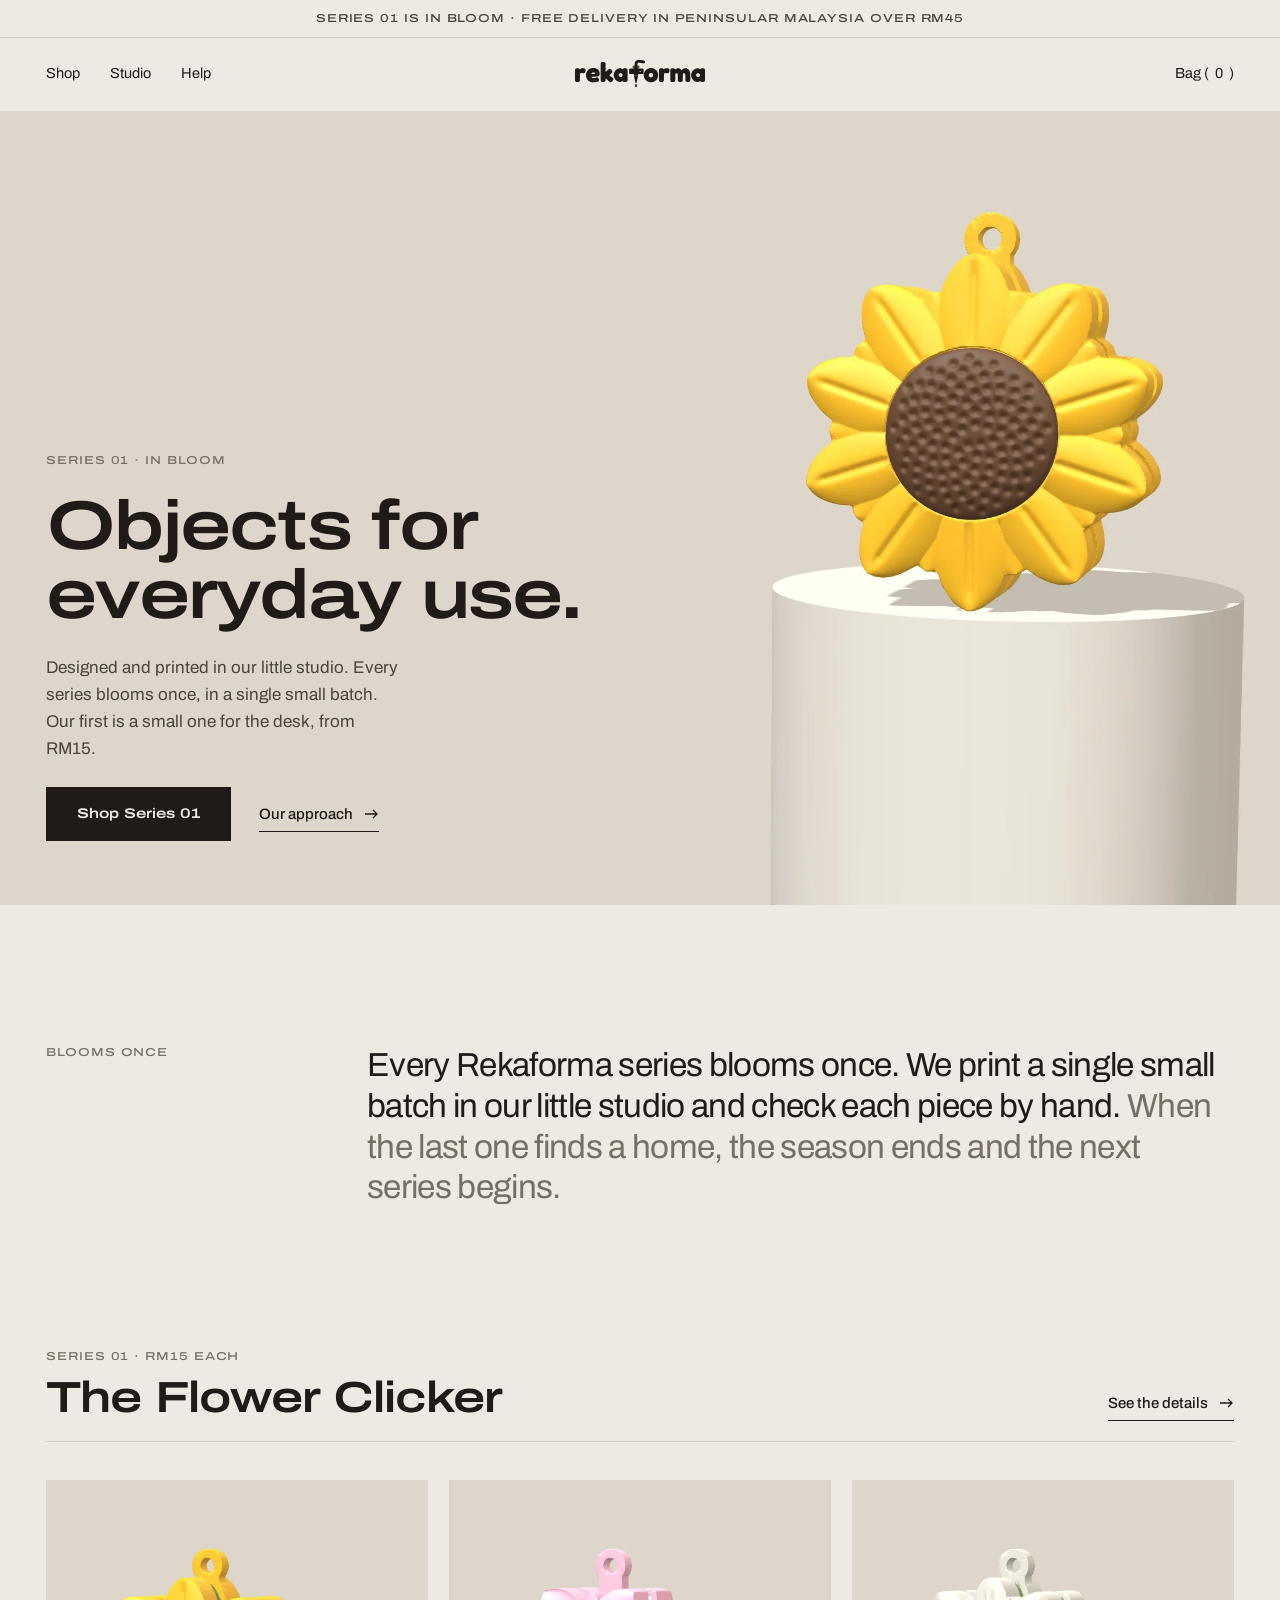
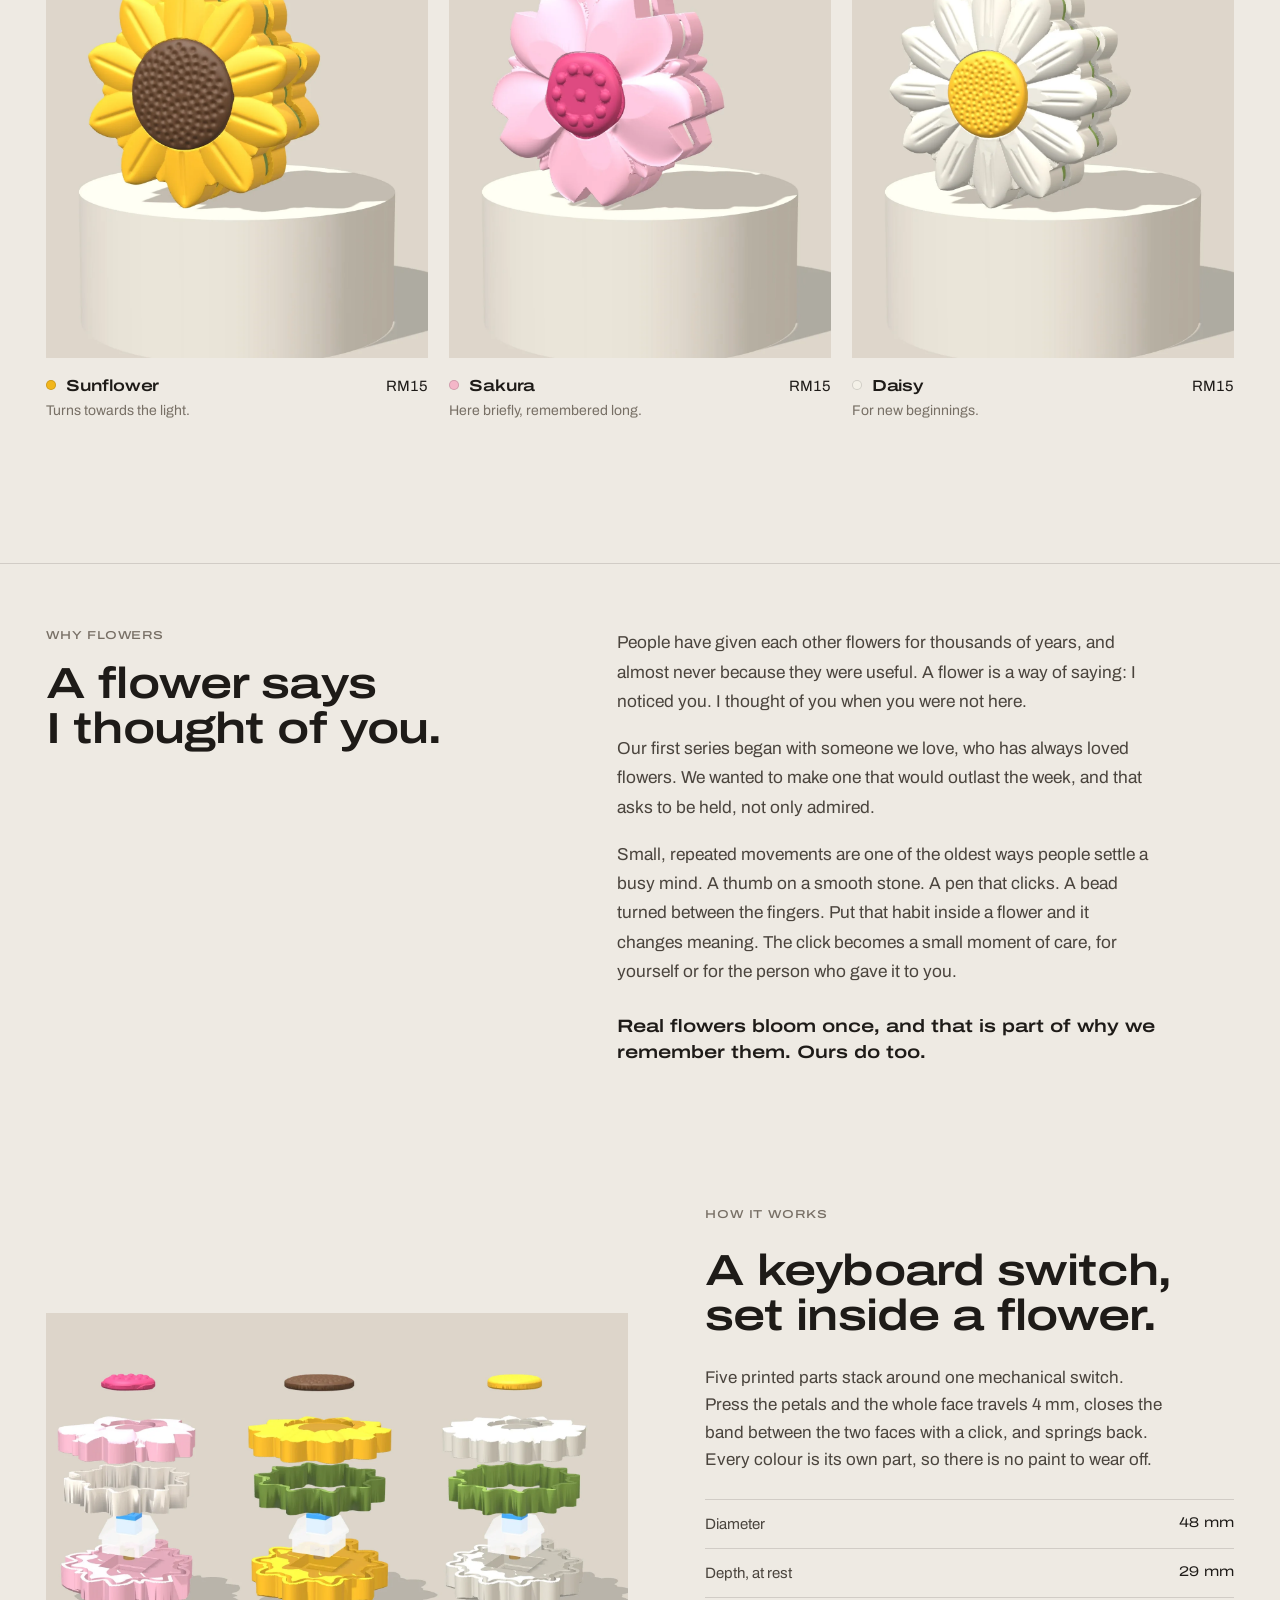
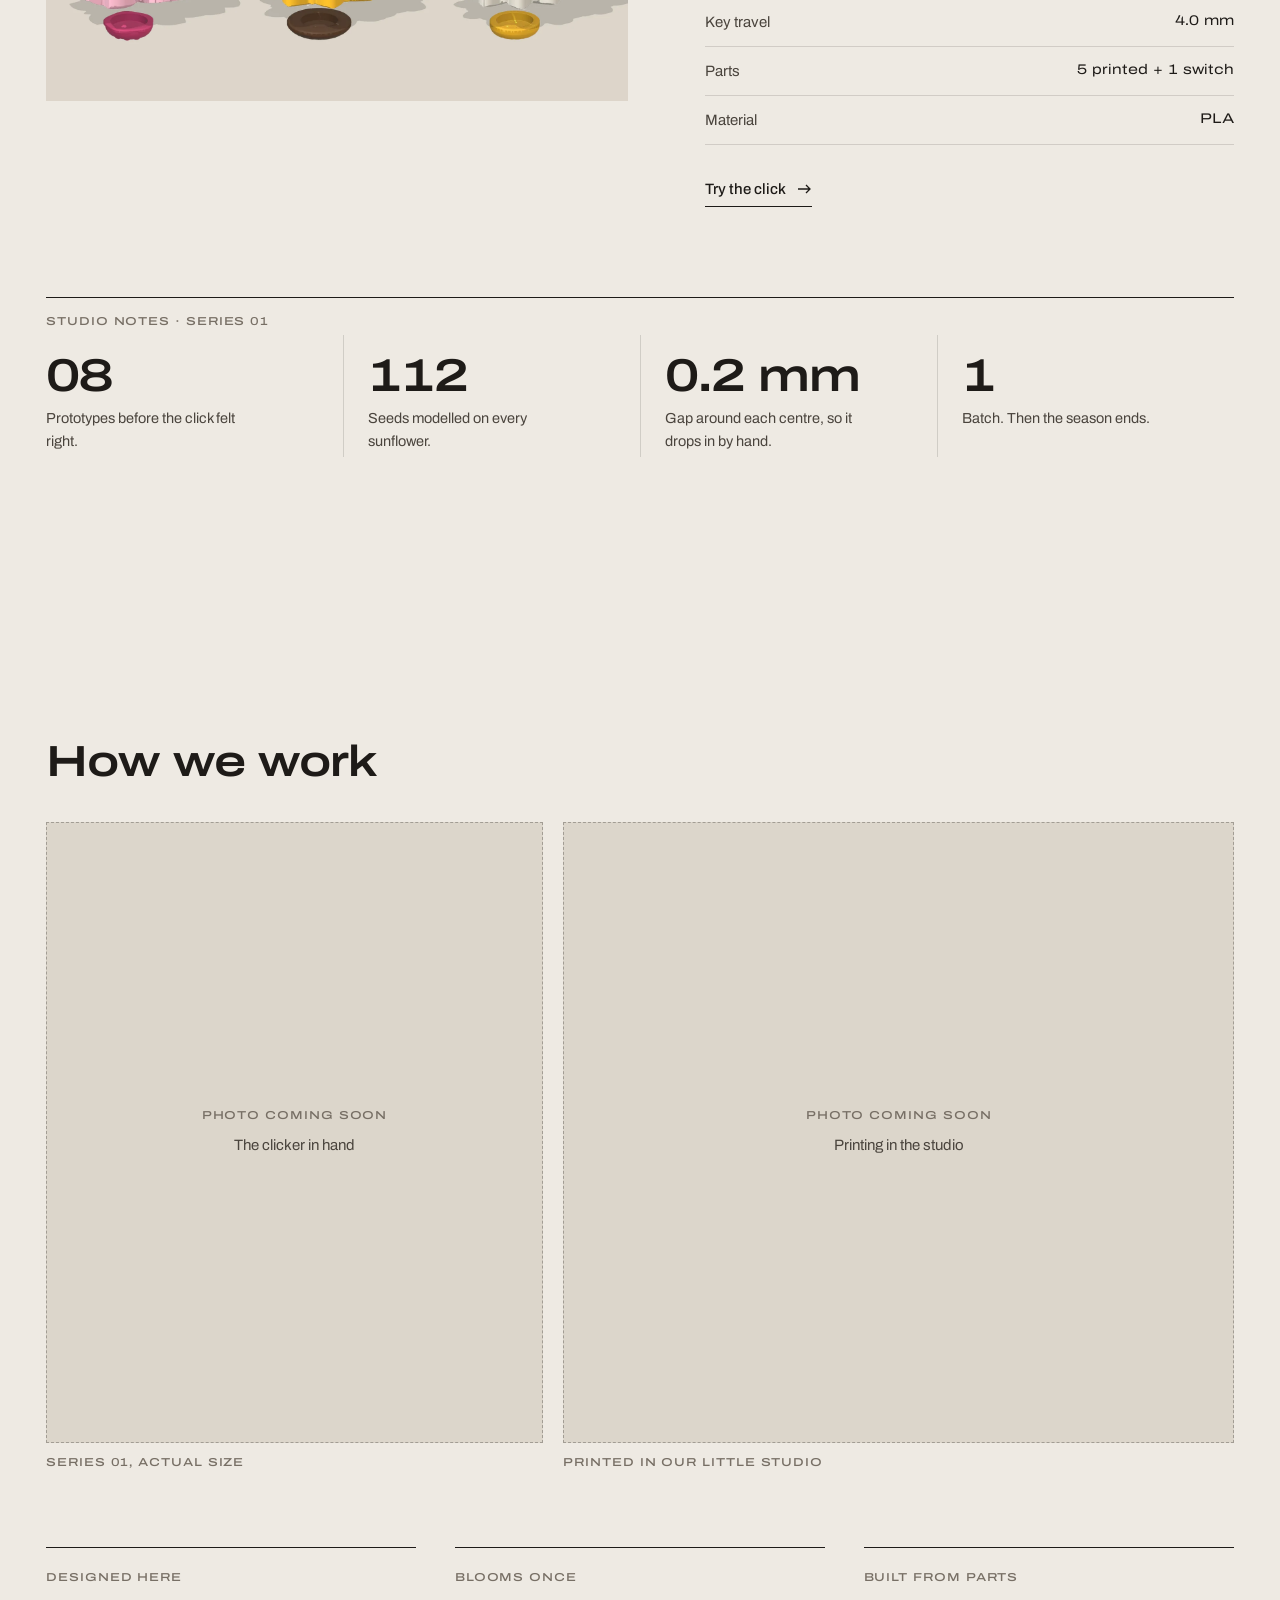
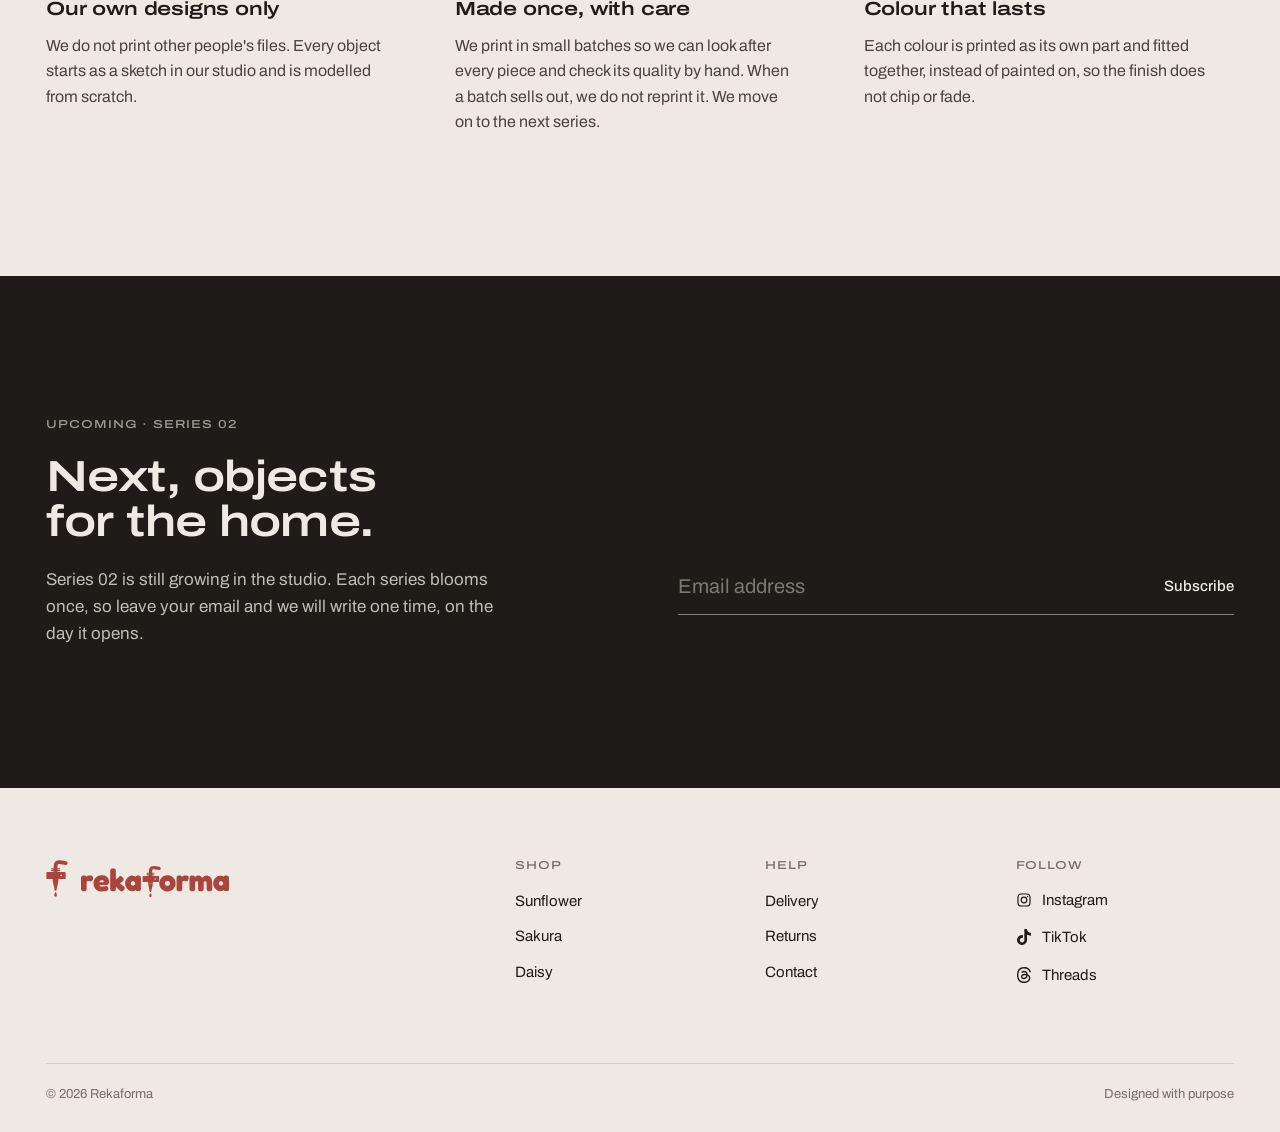
==== commit a9f63770: "Add blooms-once lore: why-flowers essay, studio notes, flower meanings, in-bloom status Co-Authored-" ====
--- a/index.html
+++ b/index.html
@@ -14,7 +14,7 @@
 </head>
 <body>
 
-<div class="announce">Free delivery in Peninsular Malaysia over RM45 · Small batches, never restocked</div>
+<div class="announce">Series 01 is in bloom · Free delivery in Peninsular Malaysia over RM45</div>
 
 <header class="header">
   <div class="wrap">
@@ -38,9 +38,9 @@
       <img src="assets/img/studio/hero.webp" alt="The Sunflower Clicker standing on a stone plinth" width="2400" height="1400">
     </picture>
     <div class="copy wrap">
-      <span class="label">Series 01 · Flower Clicker</span>
+      <span class="label">Series 01 · In bloom</span>
       <h1 class="display">Objects for everyday use.</h1>
-      <p class="body">Designed and printed in our little studio, in small batches. Our first series is a small one for the desk, from RM15.</p>
+      <p class="body">Designed and printed in our little studio. Every series blooms once, in a single small batch. Our first is a small one for the desk, from RM15.</p>
       <div class="actions">
         <a class="btn" href="product.html">Shop Series 01</a>
         <a class="link" href="#approach">Our approach
@@ -51,8 +51,8 @@
 
   <section class="section">
     <div class="wrap intro">
-      <span class="label">Rekaforma</span>
-      <p class="statement">We design useful things for the home and the desk, then print them ourselves in our little studio. <em>Each series is made once, in a small batch. When it sells out, we move on to the next one.</em></p>
+      <span class="label">Blooms once</span>
+      <p class="statement">Every Rekaforma series blooms once. We print a single small batch in our little studio and check each piece by hand. <em>When the last one finds a home, the season ends and the next series begins.</em></p>
     </div>
   </section>
 
@@ -71,6 +71,7 @@
           </a>
           <div>
             <div class="row"><h3><span class="dot" style="background:#f2b61c" aria-hidden="true"></span><a href="product.html#sun">Sunflower</a></h3><span class="price">RM15</span></div>
+            <p>Turns towards the light.</p>
           </div>
         </article>
         <article class="card">
@@ -80,6 +81,7 @@
           </a>
           <div>
             <div class="row"><h3><span class="dot" style="background:#f4b6c8" aria-hidden="true"></span><a href="product.html#sak">Sakura</a></h3><span class="price">RM15</span></div>
+            <p>Here briefly, remembered long.</p>
           </div>
         </article>
         <article class="card">
@@ -89,8 +91,24 @@
           </a>
           <div>
             <div class="row"><h3><span class="dot" style="background:#f4f1e8" aria-hidden="true"></span><a href="product.html#dai">Daisy</a></h3><span class="price">RM15</span></div>
+            <p>For new beginnings.</p>
           </div>
         </article>
+      </div>
+    </div>
+  </section>
+
+  <section class="essay-wrap" id="why-flowers">
+    <div class="wrap essay">
+      <div class="essay-head">
+        <span class="label">Why flowers</span>
+        <h2 class="h2">A flower says<br>I thought of you.</h2>
+      </div>
+      <div class="essay-body">
+        <p>People have given each other flowers for thousands of years, and almost never because they were useful. A flower is a way of saying: I noticed you. I thought of you when you were not here.</p>
+        <p>Our first series began with someone we love, who has always loved flowers. We wanted to make one that would outlast the week, and that asks to be held, not only admired.</p>
+        <p>Small, repeated movements are one of the oldest ways people settle a busy mind. A thumb on a smooth stone. A pen that clicks. A bead turned between the fingers. Put that habit inside a flower and it changes meaning. The click becomes a small moment of care, for yourself or for the person who gave it to you.</p>
+        <p class="essay-end">Real flowers bloom once, and that is part of why we remember them. Ours do too.</p>
       </div>
     </div>
   </section>
@@ -115,6 +133,15 @@
           <svg viewBox="0 0 16 16" fill="none" stroke="currentColor" stroke-width="1.3" aria-hidden="true"><path d="M2 8h12M10 4l4 4-4 4"/></svg></a>
       </div>
     </div>
+    <div class="wrap">
+      <div class="notes">
+        <span class="label notes-title">Studio notes · Series 01</span>
+        <div><b>08</b><p>Prototypes before the click felt right.</p></div>
+        <div><b>112</b><p>Seeds modelled on every sunflower.</p></div>
+        <div><b>0.2 mm</b><p>Gap around each centre, so it drops in by hand.</p></div>
+        <div><b>1</b><p>Batch. Then the season ends.</p></div>
+      </div>
+    </div>
   </section>
 
   <section class="section" id="approach">
@@ -138,7 +165,7 @@
           <p>We do not print other people's files. Every object starts as a sketch in our studio and is modelled from scratch.</p>
         </div>
         <div>
-          <span class="label">Small batches</span>
+          <span class="label">Blooms once</span>
           <h3>Made once, with care</h3>
           <p>We print in small batches so we can look after every piece and check its quality by hand. When a batch sells out, we do not reprint it. We move on to the next series.</p>
         </div>
@@ -156,7 +183,7 @@
       <div style="display:grid;gap:22px">
         <span class="label">Upcoming · Series 02</span>
         <h2 class="h2">Next, objects for the home.</h2>
-        <p class="body">Series 02 is in the studio now. Each series is a single small batch, so leave your email and we will write once, the day it is ready.</p>
+        <p class="body">Series 02 is still growing in the studio. Each series blooms once, so leave your email and we will write one time, on the day it opens.</p>
       </div>
       <div>
         <form class="form" data-waitlist novalidate>
--- a/assets/css/site.css
+++ b/assets/css/site.css
@@ -429,3 +429,25 @@
 .split figure.wide-fig { aspect-ratio: 3 / 2; background: var(--stone); }
 .batch { margin: 0; padding: 14px 16px; background: var(--paper); font-size: 14px; color: var(--ink-2); display: grid; gap: 6px; }
 .batch .label { color: var(--brick); }
+
+/* ---------- lore: why flowers, studio notes ---------- */
+.essay-wrap { padding-block: 0 clamp(80px, 11vw, 160px); }
+.essay { display: grid; grid-template-columns: minmax(0, 1fr) minmax(0, 1.25fr); gap: clamp(28px, 6vw, 112px); align-items: start; border-top: 1px solid var(--line); padding-top: clamp(40px, 5vw, 72px); }
+.essay-head { display: grid; gap: 18px; position: sticky; top: calc(110px + env(safe-area-inset-top, 0px)); }
+.essay-body { display: grid; gap: 1.1em; max-width: 60ch; }
+.essay-body p { margin: 0; font-size: clamp(17px, 1.35vw, 19px); line-height: 1.7; color: var(--ink-2); }
+.essay-body .essay-end { color: var(--ink); font-weight: 600; font-stretch: var(--wide); font-size: clamp(17px, 1.4vw, 20px); line-height: 1.45; padding-top: 10px; }
+@media (max-width: 880px) { .essay { grid-template-columns: 1fr; } .essay-head { position: static; } }
+
+.notes { display: grid; grid-template-columns: repeat(4, 1fr); gap: 0; margin-top: clamp(56px, 7vw, 104px); border-top: 1px solid var(--ink); }
+.notes-title { grid-column: 1 / -1; padding: 16px 0 6px; }
+.notes > div { padding: 18px 24px 4px 0; display: grid; gap: 8px; align-content: start; }
+.notes > div + div { border-left: 1px solid var(--line); padding-left: 24px; }
+.notes b { font: 600 clamp(32px, 3.6vw, 52px)/1 var(--sans); font-stretch: var(--wide); letter-spacing: -.02em; font-variant-numeric: tabular-nums; }
+.notes p { margin: 0; font-size: 14.5px; color: var(--ink-2); max-width: 24ch; }
+@media (max-width: 760px) {
+  .notes { grid-template-columns: 1fr 1fr; }
+  .notes > div:nth-child(4) { border-left: 0; padding-left: 0; }
+  .notes > div:nth-child(n+4) { border-top: 1px solid var(--line); margin-top: 14px; padding-top: 18px; }
+}
+.meaning { margin: 0; font-size: 14px; color: var(--muted); font-style: italic; }
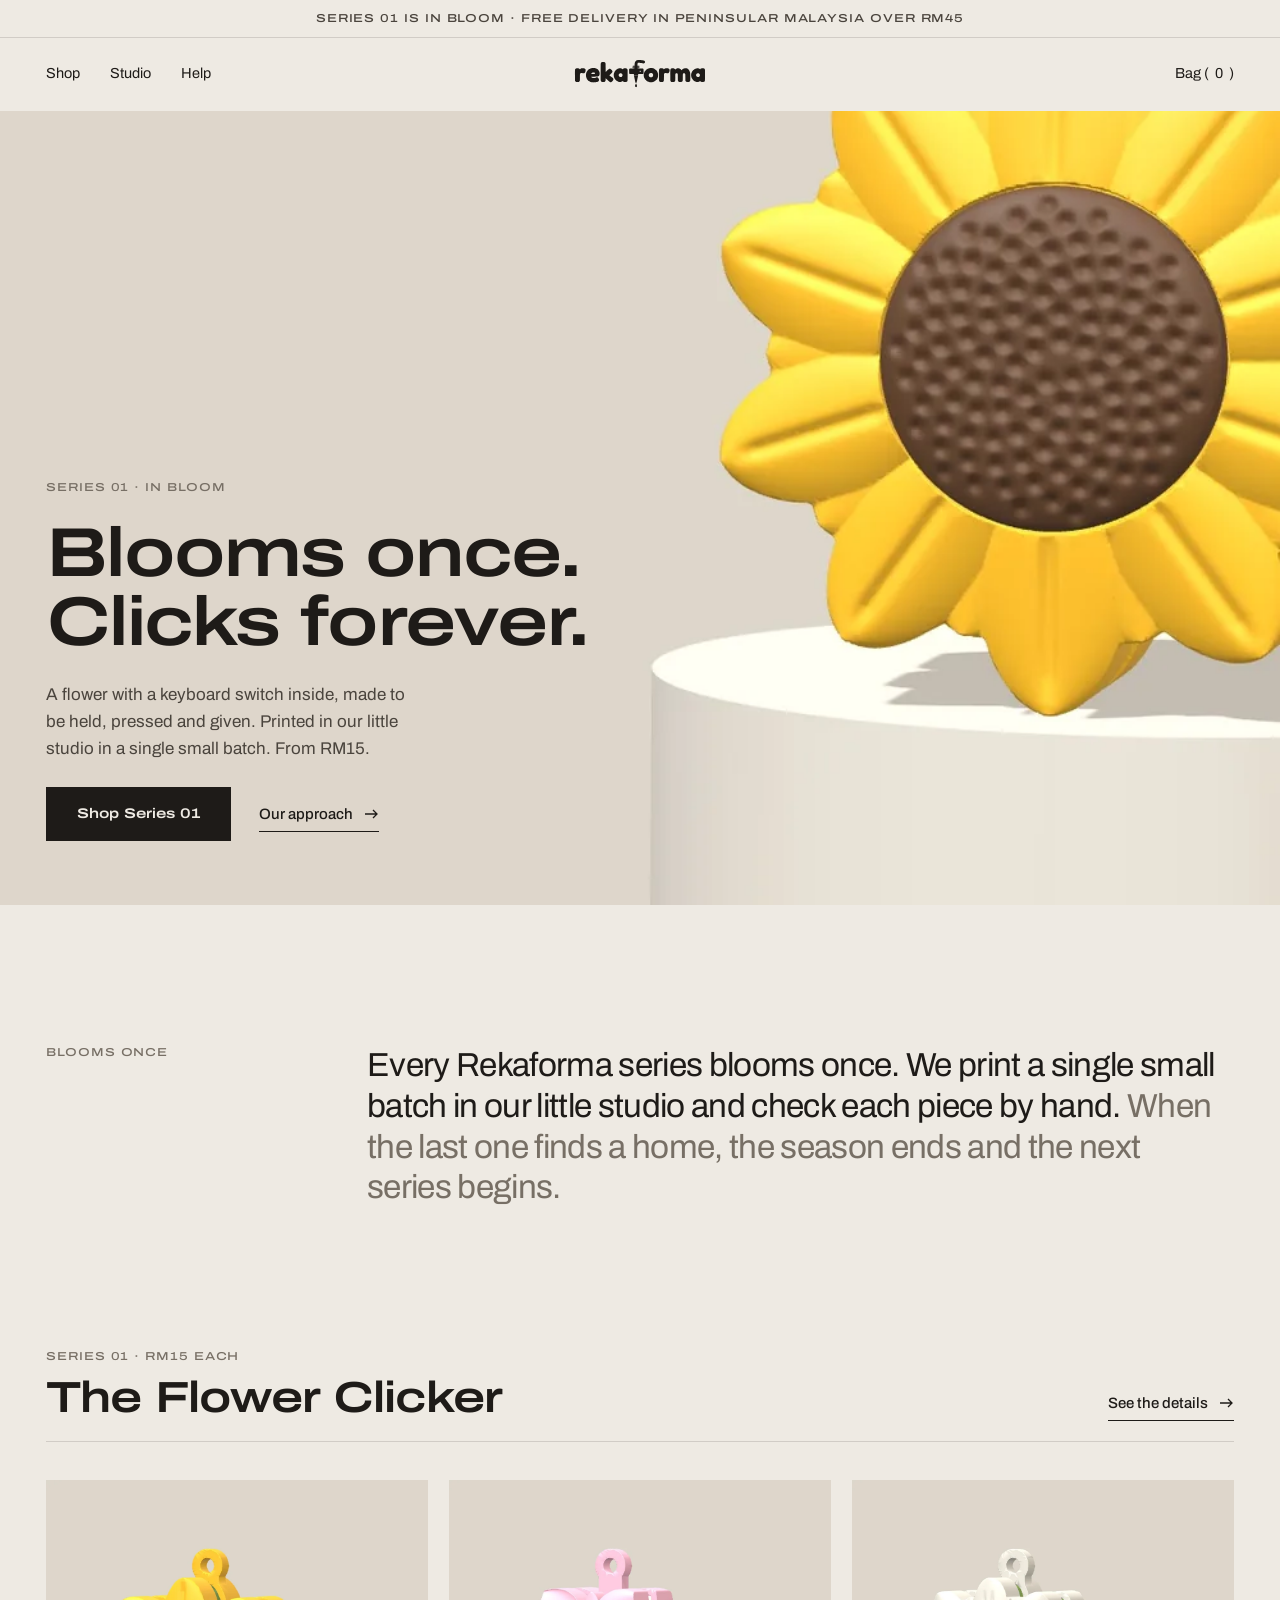
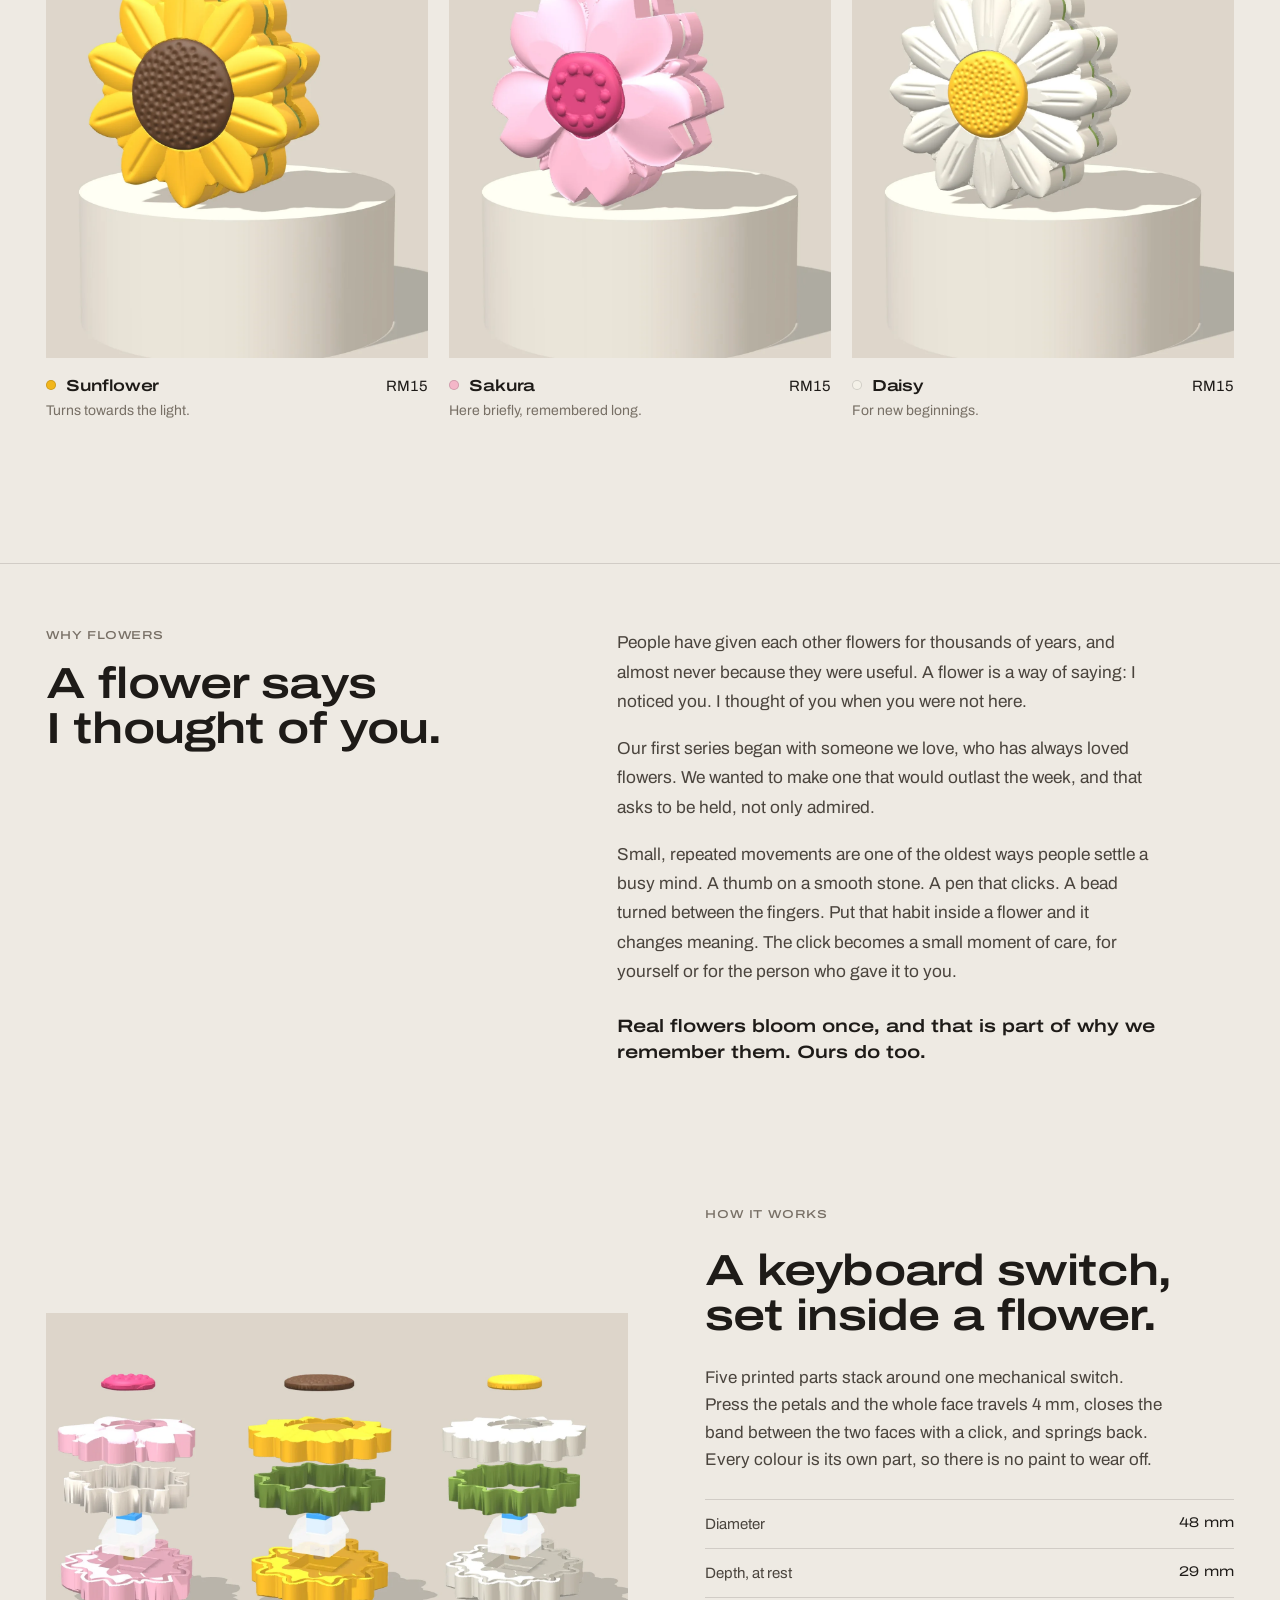
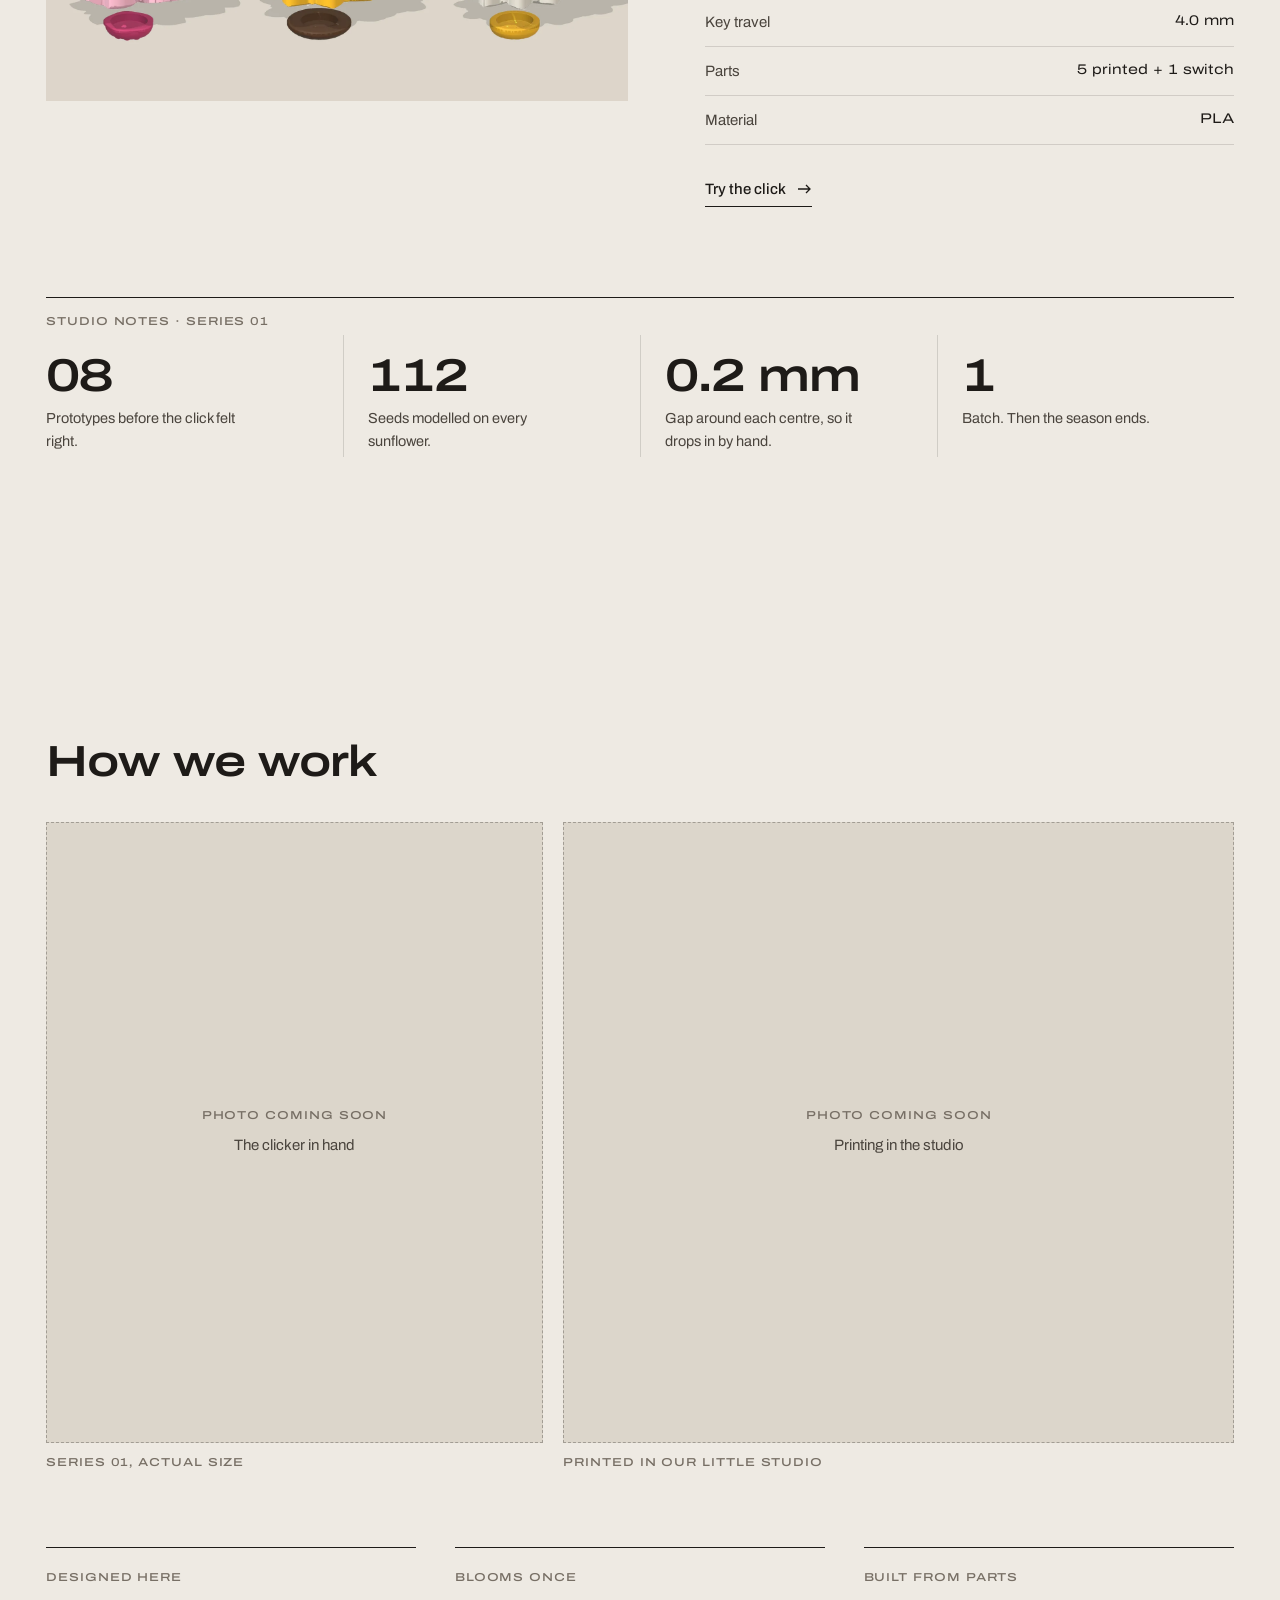
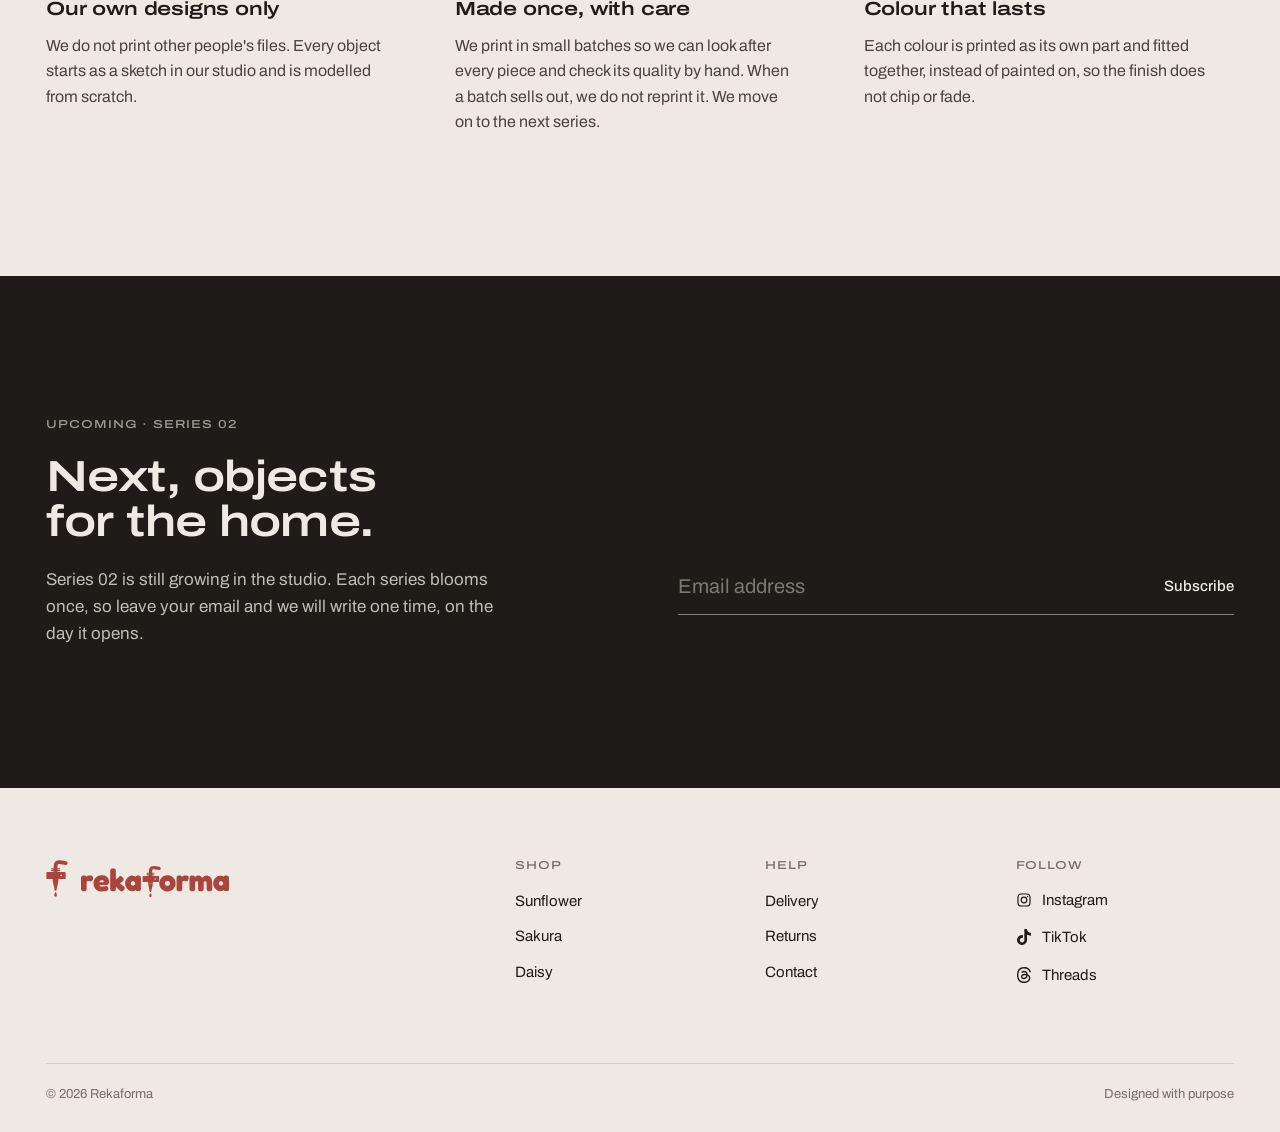
==== commit a7cdfb25: "New hero headline: Blooms once. Clicks forever. Co-Authored-By: Claude Opus 5.5 <noreply@anthropic.c" ====
--- a/index.html
+++ b/index.html
@@ -3,7 +3,7 @@
 <head>
 <meta charset="utf-8">
 <meta name="viewport" content="width=device-width, initial-scale=1, viewport-fit=cover">
-<title>Rekaforma · Small-batch objects for everyday use</title>
+<title>Rekaforma · Blooms once, clicks forever</title>
 <meta name="description" content="Rekaforma designs useful objects for the home and desk, and prints each series once, in a small batch, in our little studio. Series 01: the Flower Clicker.">
 <meta name="theme-color" content="#eeeae3">
 <link rel="preconnect" href="https://fonts.googleapis.com">
@@ -39,8 +39,8 @@
     </picture>
     <div class="copy wrap">
       <span class="label">Series 01 · In bloom</span>
-      <h1 class="display">Objects for everyday use.</h1>
-      <p class="body">Designed and printed in our little studio. Every series blooms once, in a single small batch. Our first is a small one for the desk, from RM15.</p>
+      <h1 class="display">Blooms once.<br>Clicks forever.</h1>
+      <p class="body">A flower with a keyboard switch inside, made to be held, pressed and given. Printed in our little studio in a single small batch. From RM15.</p>
       <div class="actions">
         <a class="btn" href="product.html">Shop Series 01</a>
         <a class="link" href="#approach">Our approach
